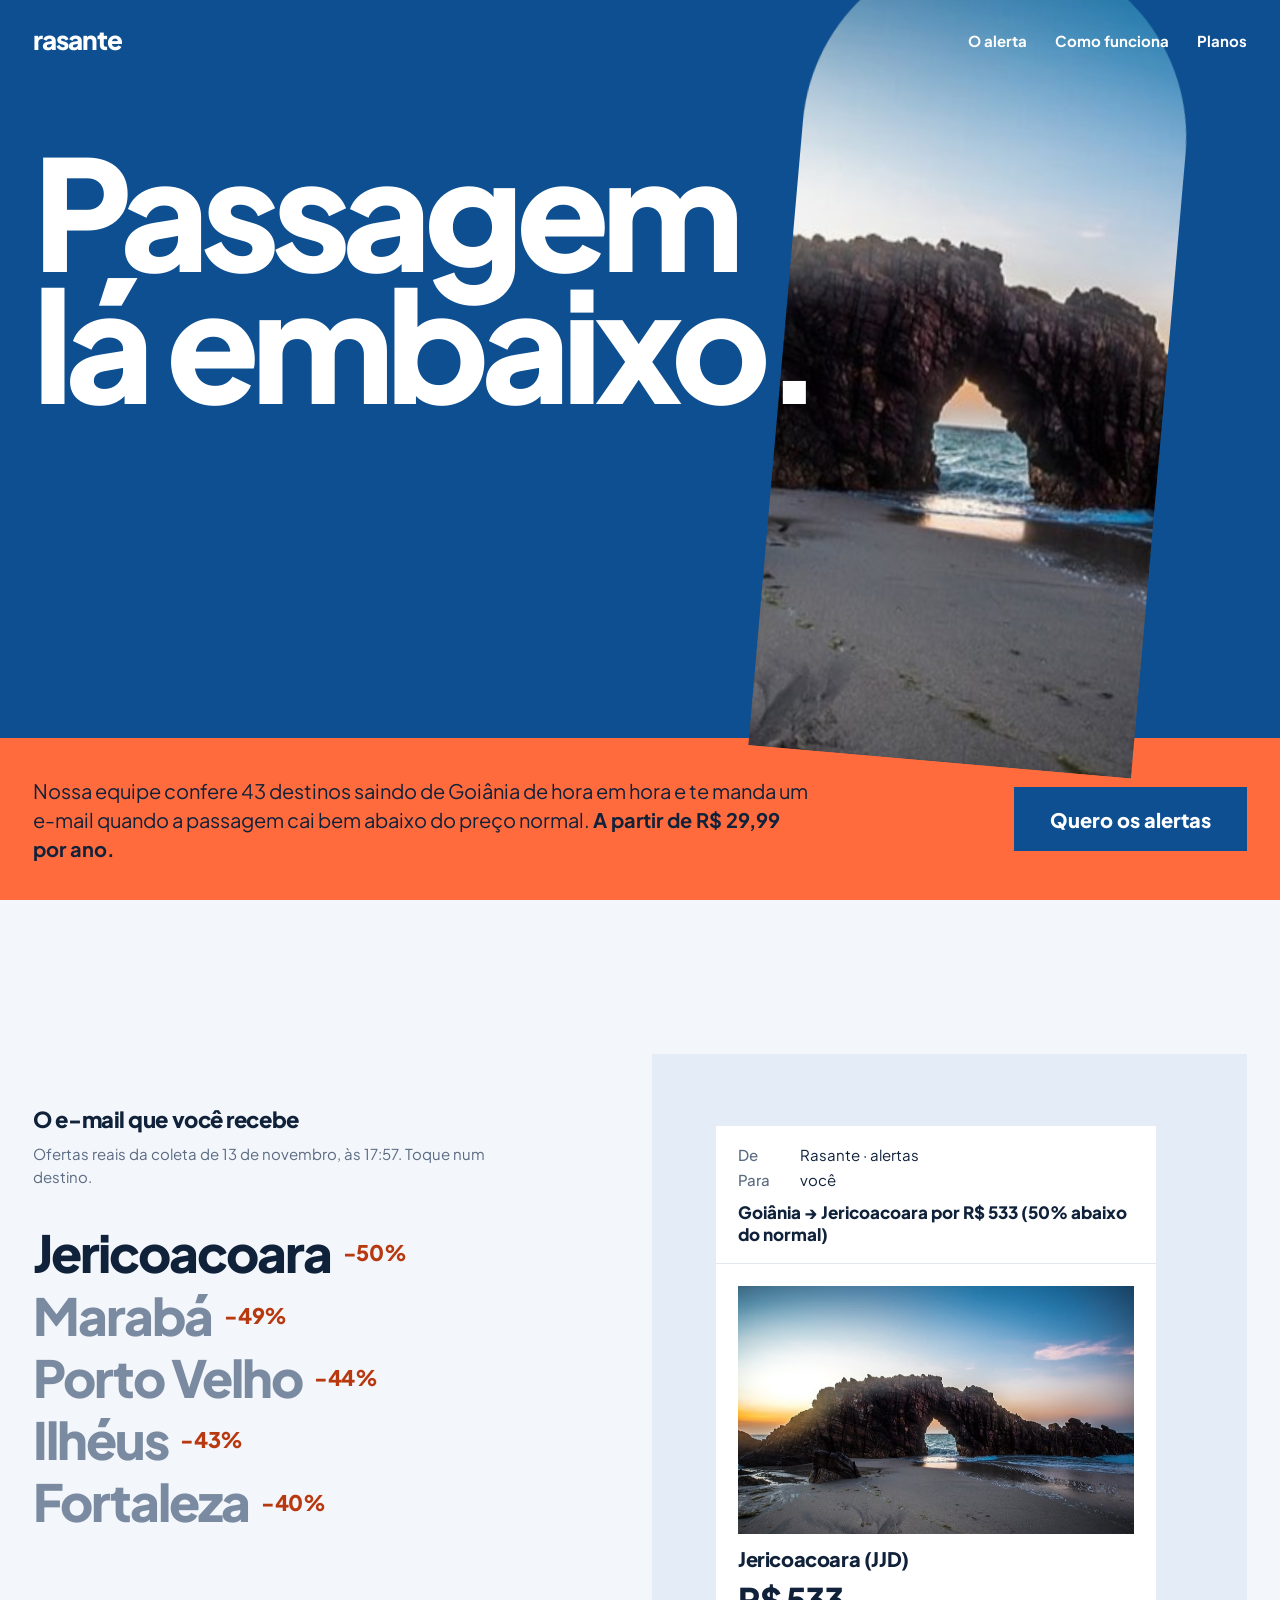
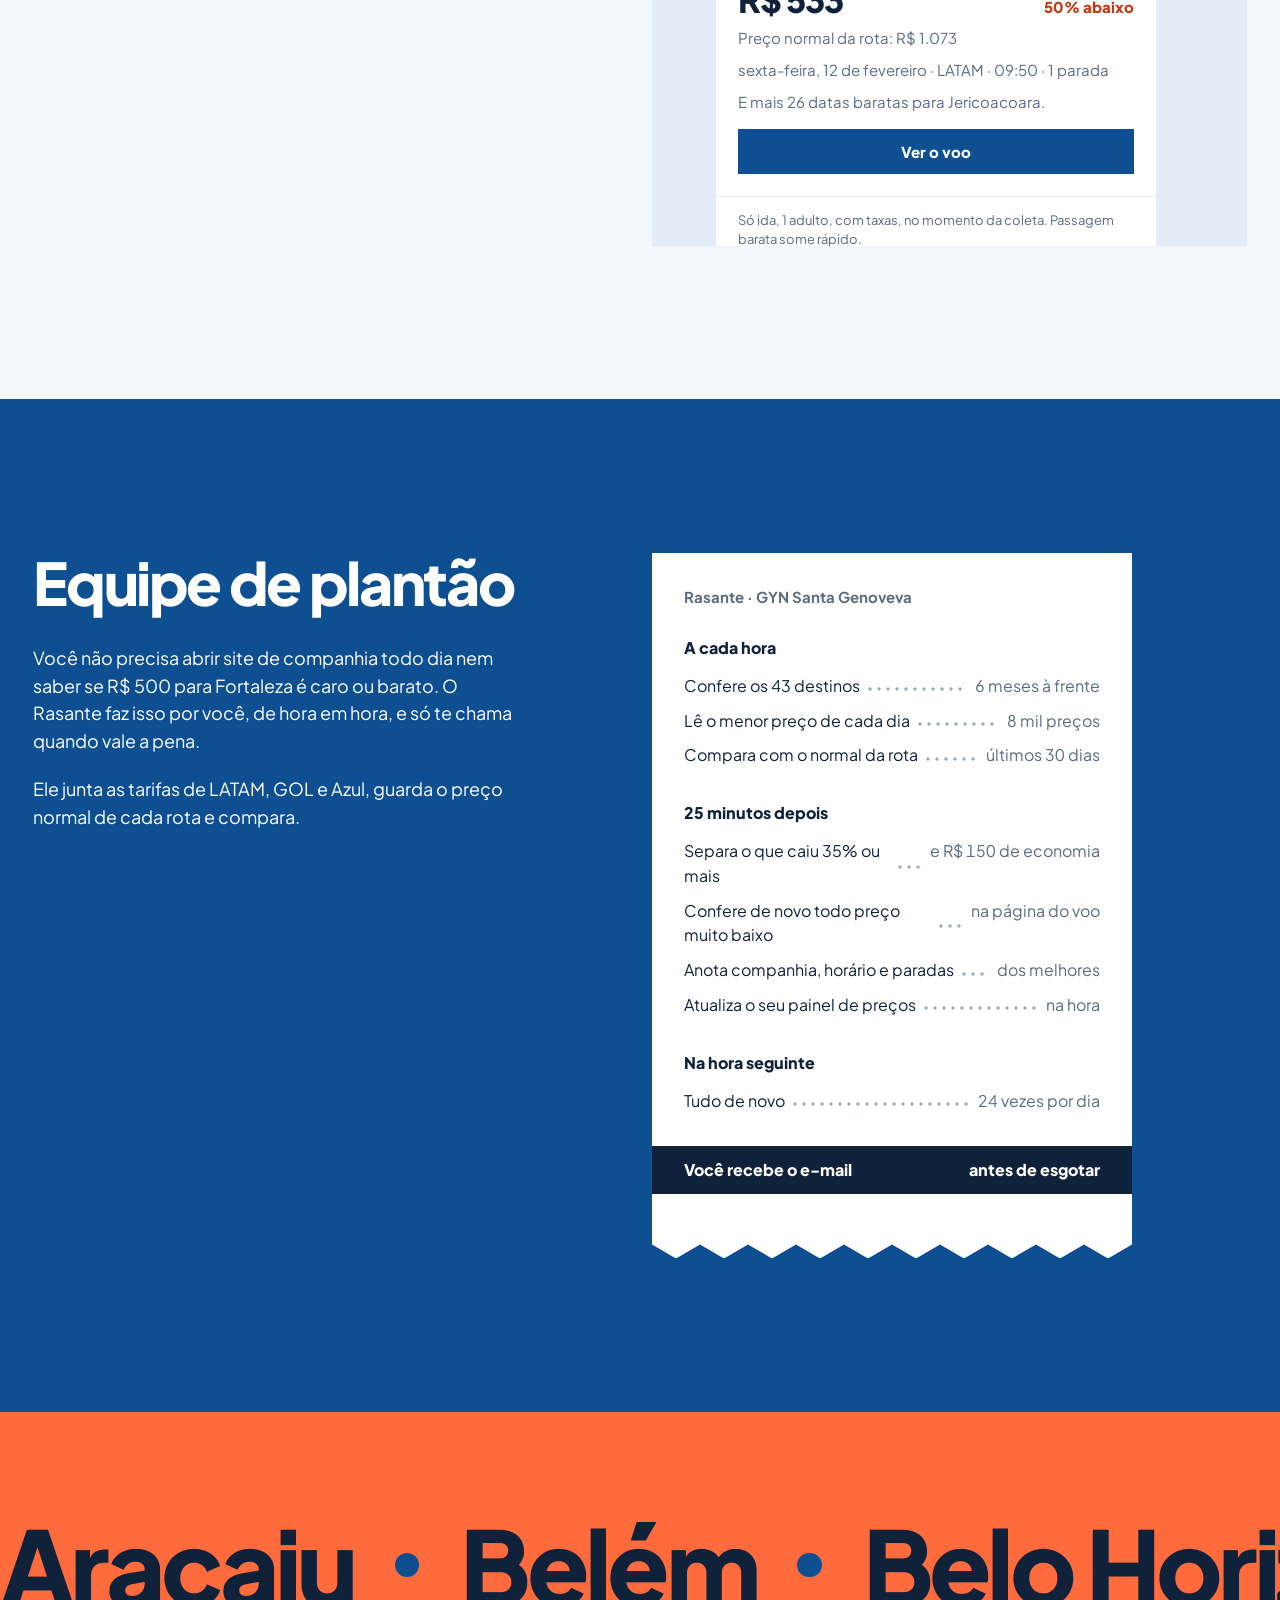
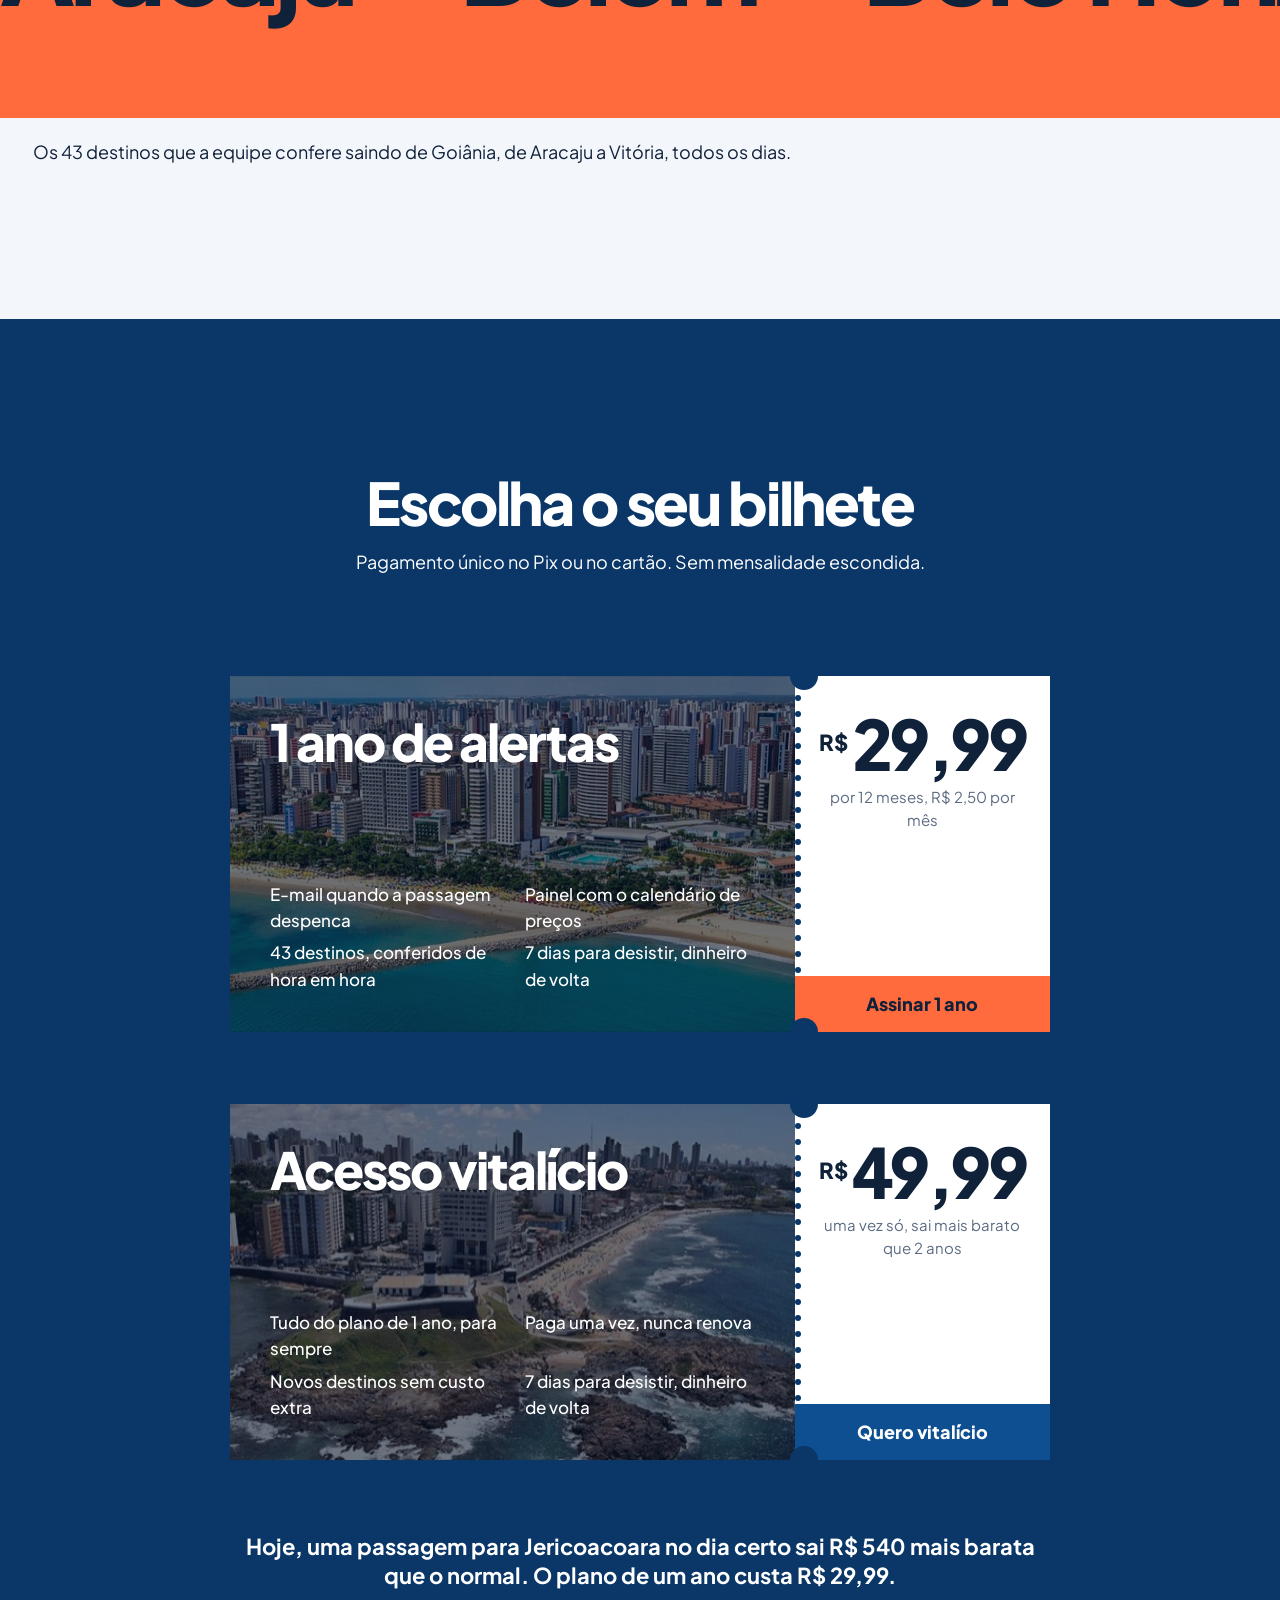
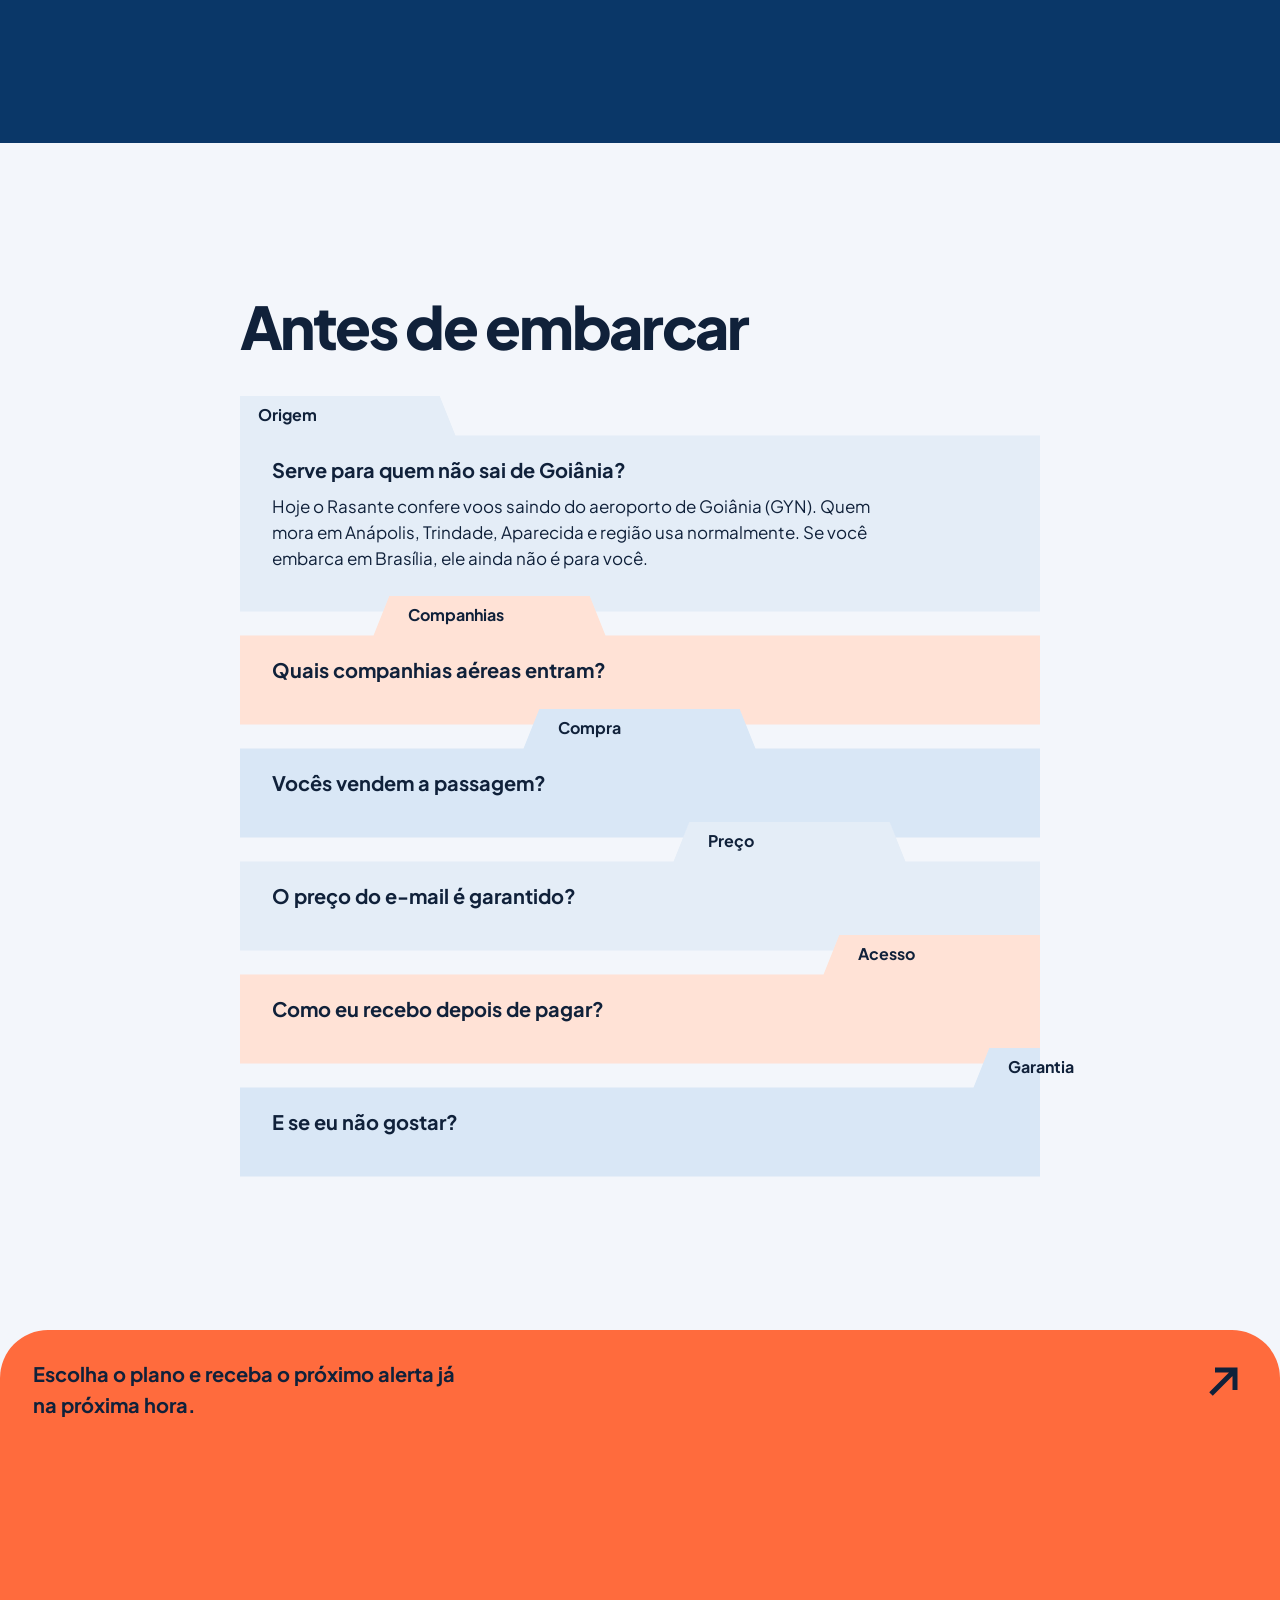
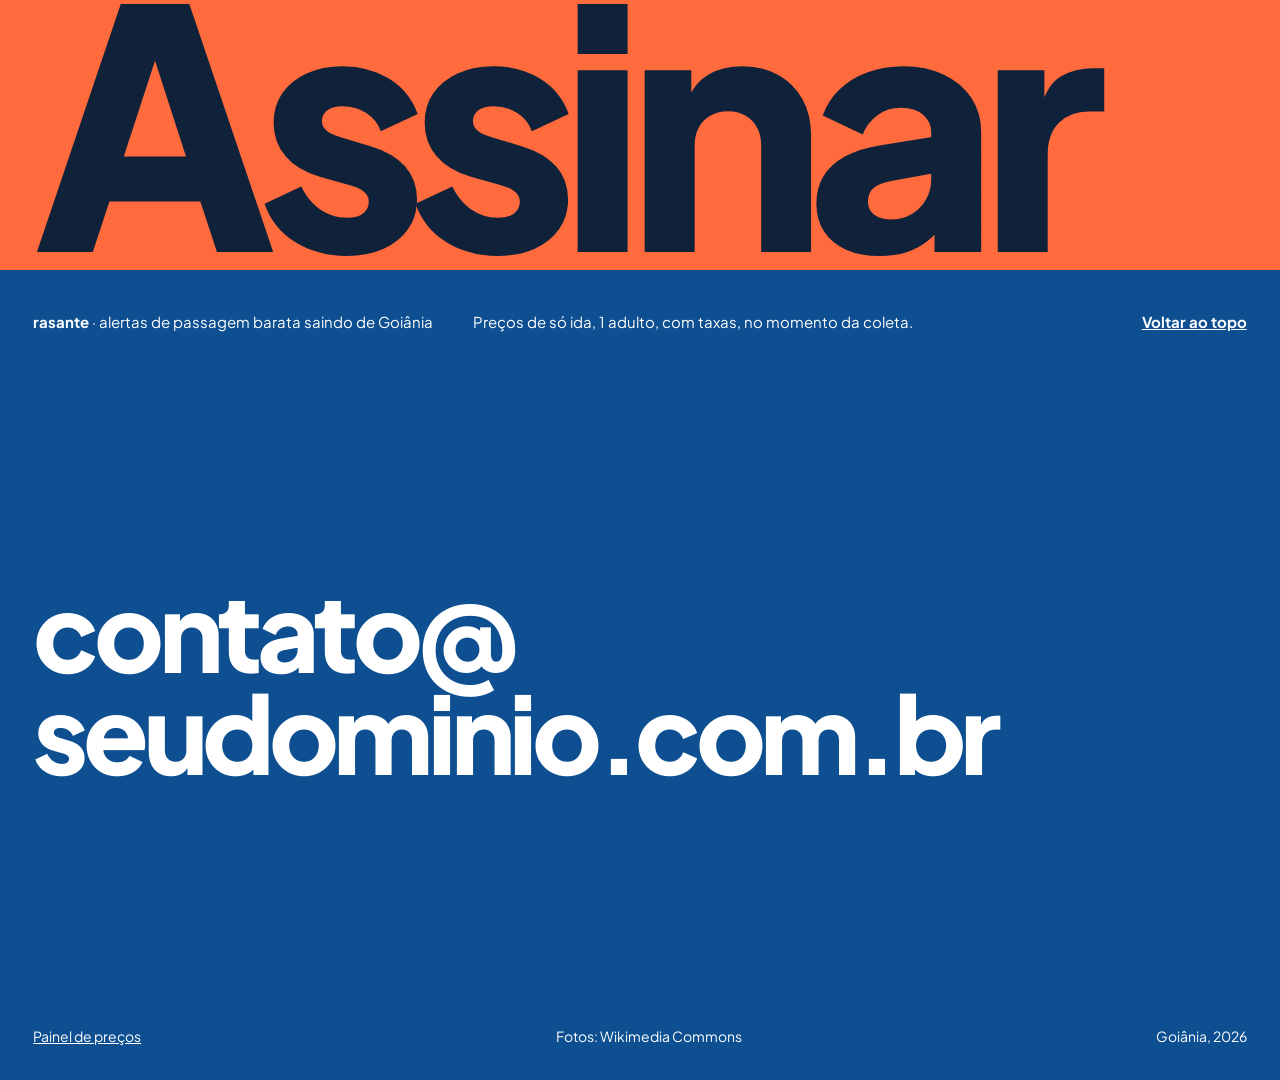
==== passagens/index.html @ 565f1c72 "Rasante.: coleta de hora em hora, hora da conferência ao lado de Goiânia O GitHub roda o robô toda h" ====
<!doctype html>
<html lang="pt-BR">
<head>
<meta charset="utf-8">
<meta name="viewport" content="width=device-width, initial-scale=1">
<title>Rasante · Alerta de passagem barata saindo de Goiânia</title>
<meta name="description" content="Nossa equipe confere 43 destinos saindo de Goiânia de hora em hora e te avisa por e-mail quando a passagem cai bem abaixo do preço normal. R$ 29,99 por ano ou R$ 49,99 para sempre.">
<script>document.documentElement.classList.add("js")</script>
<link rel="preconnect" href="https://fonts.googleapis.com">
<link rel="preconnect" href="https://fonts.gstatic.com" crossorigin>
<link href="https://fonts.googleapis.com/css2?family=Plus+Jakarta+Sans:wght@400;500;700;800&display=swap" rel="stylesheet">
<link rel="stylesheet" href="vendas.css">
</head>
<body>

<header class="nav">
  <a class="marca" href="./">rasante</a>
  <nav aria-label="Seções">
    <a href="#alerta">O alerta</a>
    <a href="#como">Como funciona</a>
    <a href="#planos">Planos</a>
  </nav>
</header>

<main>
  <!-- capa: cartaz de aeroporto -->
  <section class="capa" aria-labelledby="titulo">
    <div class="capa-campo">
      <h1 id="titulo">Passagem<br>lá embaixo.</h1>
      <figure class="capa-foto shutter">
        <img src="fotos/JJD.jpg" alt="Pedra Furada, em Jericoacoara, no fim da tarde" width="760" height="1013">
      </figure>
    </div>
    <div class="capa-faixa">
      <p>Nossa equipe confere 43 destinos saindo de Goiânia de hora em hora e te manda um e-mail quando a passagem cai bem abaixo do preço normal. <b>A partir de R$ 29,99 por ano.</b></p>
      <a class="acao" href="#planos">Quero os alertas</a>
    </div>
  </section>

  <!-- o que chega no e-mail, com os preços de verdade da última coleta -->
  <section class="alerta" id="alerta" aria-labelledby="alerta-titulo">
    <div class="alerta-lista" data-reveal>
      <h2 id="alerta-titulo">O e-mail que você recebe</h2>
      <p class="alerta-sub" id="alerta-sub">Ofertas reais da última coleta. Toque num destino.</p>
      <div class="nomes" id="nomes" role="tablist" aria-label="Destinos em oferta"></div>
    </div>
    <div class="palco">
      <article class="email" id="email" data-ui aria-live="polite"></article>
    </div>
  </section>

  <!-- como funciona: um itinerário impresso -->
  <section class="como" id="como" aria-labelledby="como-titulo">
    <div class="como-texto" data-reveal>
      <h2 id="como-titulo">Equipe de plantão</h2>
      <p>Você não precisa abrir site de companhia todo dia nem saber se R$ 500 para Fortaleza é caro ou barato. O Rasante faz isso por você, de hora em hora, e só te chama quando vale a pena.</p>
      <p>Ele junta as tarifas de LATAM, GOL e Azul, guarda o preço normal de cada rota e compara.</p>
    </div>
    <div class="bilhete" data-reveal>
      <p class="bilhete-cab">Rasante · GYN Santa Genoveva</p>
      <h3>A cada hora</h3>
      <ul>
        <li><span>Confere os 43 destinos</span><i></i><span>6 meses à frente</span></li>
        <li><span>Lê o menor preço de cada dia</span><i></i><span>8 mil preços</span></li>
        <li><span>Compara com o normal da rota</span><i></i><span>últimos 30 dias</span></li>
      </ul>
      <h3>25 minutos depois</h3>
      <ul>
        <li><span>Separa o que caiu 35% ou mais</span><i></i><span>e R$ 150 de economia</span></li>
        <li><span>Confere de novo todo preço muito baixo</span><i></i><span>na página do voo</span></li>
        <li><span>Anota companhia, horário e paradas</span><i></i><span>dos melhores</span></li>
        <li><span>Atualiza o seu painel de preços</span><i></i><span>na hora</span></li>
      </ul>
      <h3>Na hora seguinte</h3>
      <ul>
        <li><span>Tudo de novo</span><i></i><span>24 vezes por dia</span></li>
      </ul>
      <p class="bilhete-fim"><span>Você recebe o e-mail</span><span>antes de esgotar</span></p>
    </div>
  </section>

  <!-- prova: os destinos correndo -->
  <section class="destinos" aria-labelledby="destinos-titulo">
    <h2 id="destinos-titulo" class="sr">Os 43 destinos</h2>
    <div class="faixa" aria-hidden="true"><div class="faixa-trilho" id="trilho"></div></div>
    <p class="faixa-nota" id="faixa-nota">Os 43 destinos que a equipe confere saindo de Goiânia, de Jericoacoara a Boa Vista, todos os dias.</p>
  </section>

  <!-- planos: dois cartões de embarque -->
  <section class="planos" id="planos" aria-labelledby="planos-titulo">
    <h2 id="planos-titulo">Escolha o seu bilhete</h2>
    <p class="planos-sub">Pagamento único no Pix ou no cartão. Sem mensalidade escondida.</p>

    <article class="ticket">
      <div class="ticket-corpo">
        <img class="ticket-foto" src="fotos/FOR.jpg" alt="Orla de Fortaleza vista do alto" width="760" height="506" loading="lazy">
        <h3>1 ano de alertas</h3>
        <ul>
          <li>E-mail quando a passagem despenca</li>
          <li>Painel com o calendário de preços</li>
          <li>43 destinos, conferidos de hora em hora</li>
          <li>7 dias para desistir, dinheiro de volta</li>
        </ul>
      </div>
      <div class="ticket-canhoto">
        <p class="preco"><small>R$</small>29,99</p>
        <p class="preco-nota">por 12 meses, R$ 2,50 por mês</p>
        <a class="ticket-acao" id="comprar-anual" href="#planos">Assinar 1 ano</a>
      </div>
    </article>

    <article class="ticket ticket-vit">
      <div class="ticket-corpo">
        <img class="ticket-foto" src="fotos/SSA.jpg" alt="Salvador vista do mar" width="760" height="506" loading="lazy">
        <h3>Acesso vitalício</h3>
        <ul>
          <li>Tudo do plano de 1 ano, para sempre</li>
          <li>Paga uma vez, nunca renova</li>
          <li>Novos destinos sem custo extra</li>
          <li>7 dias para desistir, dinheiro de volta</li>
        </ul>
      </div>
      <div class="ticket-canhoto">
        <p class="preco"><small>R$</small>49,99</p>
        <p class="preco-nota">uma vez só, sai mais barato que 2 anos</p>
        <a class="ticket-acao" id="comprar-vitalicio" href="#planos">Quero vitalício</a>
      </div>
    </article>

    <p class="planos-conta" id="conta">Uma única passagem para Jericoacoara no dia certo economiza R$ 540. O plano de um ano custa R$ 29,99.</p>
  </section>

  <!-- dúvidas: fichas de arquivo -->
  <section class="duvidas" aria-labelledby="duvidas-titulo">
    <h2 id="duvidas-titulo">Antes de embarcar</h2>
    <div class="fichas" id="fichas" data-reveal>
      <details class="ficha" open>
        <summary><span class="aba">Origem</span><span class="pergunta">Serve para quem não sai de Goiânia?</span></summary>
        <p>Hoje o Rasante confere voos saindo do aeroporto de Goiânia (GYN). Quem mora em Anápolis, Trindade, Aparecida e região usa normalmente. Se você embarca em Brasília, ele ainda não é para você.</p>
      </details>
      <details class="ficha">
        <summary><span class="aba">Companhias</span><span class="pergunta">Quais companhias aéreas entram?</span></summary>
        <p>LATAM, GOL e Azul, e qualquer outra que esteja vendendo a rota. A equipe lê o menor preço do dia entre todas elas, com as taxas incluídas.</p>
      </details>
      <details class="ficha">
        <summary><span class="aba">Compra</span><span class="pergunta">Vocês vendem a passagem?</span></summary>
        <p>Não. O alerta traz o destino, a data e o link do voo. Você compra direto no site da companhia ou da agência que preferir, sem taxa nossa.</p>
      </details>
      <details class="ficha">
        <summary><span class="aba">Preço</span><span class="pergunta">O preço do e-mail é garantido?</span></summary>
        <p>É o preço no momento da coleta. Passagem barata costuma sumir em horas, por isso a equipe confere de hora em hora e o e-mail vai na mesma hora. Confira no site antes de pagar.</p>
      </details>
      <details class="ficha">
        <summary><span class="aba">Acesso</span><span class="pergunta">Como eu recebo depois de pagar?</span></summary>
        <p>Assim que o pagamento é aprovado, você recebe no e-mail o acesso ao painel de preços e passa a receber os alertas a partir da próxima coleta.</p>
      </details>
      <details class="ficha">
        <summary><span class="aba">Garantia</span><span class="pergunta">E se eu não gostar?</span></summary>
        <p>Você tem 7 dias para pedir o dinheiro de volta, sem precisar explicar o motivo. É o seu direito de arrependimento em compras pela internet.</p>
      </details>
    </div>
  </section>

  <a class="final" id="comprar-final" href="#planos">
    <span class="final-frase">Escolha o plano e receba o próximo alerta já na próxima hora.</span>
    <svg class="final-seta" viewBox="0 0 48 48" aria-hidden="true"><path d="M12 36 36 12M16 12h20v20" fill="none" stroke="currentColor" stroke-width="5"/></svg>
    <span class="final-palavra">Assinar</span>
  </a>
</main>

<footer class="rodape">
  <div class="rodape-topo">
    <p><b>rasante</b> · alertas de passagem barata saindo de Goiânia</p>
    <p>Preços de só ida, 1 adulto, com taxas, no momento da coleta.</p>
    <a href="#titulo">Voltar ao topo</a>
  </div>
  <a class="rodape-contato" id="contato" href="mailto:contato@seudominio.com.br">contato@<br>seudominio.com.br</a>
  <div class="rodape-pe">
    <a href="painel.html">Painel de preços</a>
    <span>Fotos: Wikimedia Commons</span>
    <span>Goiânia, 2026</span>
  </div>
</footer>

<script src="voos.js"></script>
<script src="vendas.js"></script>
</body>
</html>
---- passagens/vendas.css ----
/* Rasante · página de vendas. Vestida de aeroporto: cartaz, painel, itinerário, bilhete. */
:root {
  --sky: #0d4f91;
  --sky-deep: #0a3768;
  --sky-soft: #e4edf7;
  --sun: #ff6b3d;
  --sun-soft: #ffe2d6;
  --ground: #f3f6fb;
  --paper: #ffffff;
  --ink: #10213a;
  --muted: #5b6b82;
  --on-dark: #ffffff;

  --font: "Plus Jakarta Sans", system-ui, sans-serif;
  --t-giant: clamp(76px, 12vw, 190px);
  --t-big: clamp(40px, 4.6vw, 72px);
  --t-mid: clamp(22px, 1.7vw, 28px);
  --t-body: 18px;
  --t-small: 15px;

  --m: clamp(16px, 2.6vw, 40px);
  --gap: 24px;
  --sec: clamp(96px, 12vw, 200px);
  --ease-out: cubic-bezier(.16, 1, .3, 1);
  --ease-in-out: cubic-bezier(.65, 0, .35, 1);
}

*, *::before, *::after { box-sizing: border-box; }
html { -webkit-text-size-adjust: 100%; scroll-behavior: smooth; }
body { margin: 0; background: var(--ground); color: var(--ink); font: 400 var(--t-body)/1.55 var(--font); overflow-x: hidden; }
h1, h2, h3, p, ul, figure { margin: 0; }
ul { padding: 0; list-style: none; }
a { color: inherit; }
img { display: block; max-width: 100%; }
:focus-visible { outline: 3px solid var(--sun); outline-offset: 3px; }
::selection { background: var(--sun); color: #fff; }
.sr { position: absolute; width: 1px; height: 1px; overflow: hidden; clip-path: inset(50%); white-space: nowrap; }
.num, .preco, .email-preco { font-variant-numeric: tabular-nums; }

/* ---------- navegação ---------- */
.nav { position: absolute; z-index: 5; inset: 0 0 auto 0; display: flex; justify-content: space-between; align-items: center; padding: 20px var(--m); color: var(--on-dark); }
.marca { font-weight: 800; font-size: 26px; letter-spacing: -0.04em; text-decoration: none; }
.nav nav { display: flex; gap: 28px; font-weight: 700; font-size: var(--t-small); }
.nav nav a { text-decoration: none; }
.nav nav a:hover { text-decoration: underline; text-underline-offset: 6px; }

/* ---------- capa ---------- */
.capa { position: relative; overflow: hidden; }
.capa-campo { position: relative; min-height: 82svh; background: var(--sky); color: var(--on-dark); padding: 0 var(--m); }
.capa h1 {
  position: relative; z-index: 2; padding-top: 16svh;
  font-size: var(--t-giant); font-weight: 800; line-height: .86; letter-spacing: -0.055em; white-space: nowrap;
}
.capa-foto {
  position: absolute; z-index: 1; right: 6vw; top: -6svh; width: 30vw; max-width: 520px; aspect-ratio: 3 / 4;
  height: calc(82svh + 9svh); aspect-ratio: auto; transform: rotate(5deg); transform-origin: 50% 0;
  border-radius: 999px 999px 0 0; overflow: hidden; background: var(--sky-deep);
}
.capa-foto img { width: 100%; height: 100%; object-fit: cover; object-position: 50% 60%; }
.capa-faixa {
  position: relative; z-index: 0; min-height: 18svh; background: var(--sun); color: var(--ink);
  display: flex; align-items: center; justify-content: space-between; gap: 24px 48px; padding: 28px var(--m);
}
.capa-faixa p { font-size: 20px; line-height: 1.45; max-width: 52ch; }
.acao {
  flex: none; display: inline-flex; align-items: center; min-height: 64px; padding: 0 36px;
  background: var(--sky); color: var(--on-dark); font-weight: 800; font-size: 20px; text-decoration: none;
  transition: background-color .2s, transform .15s;
}
.acao:hover { background: var(--ink); }
.acao:active { transform: scale(.97); }

/* ---------- o e-mail ---------- */
.alerta { display: grid; grid-template-columns: repeat(12, minmax(0, 1fr)); gap: var(--gap); padding: var(--sec) var(--m) 0; align-items: start; }
.alerta-lista { grid-column: 1 / 6; padding-top: 48px; }
.alerta h2 { font-size: var(--t-mid); font-weight: 800; letter-spacing: -0.02em; }
.alerta-sub { color: var(--muted); font-size: var(--t-small); margin: 6px 0 36px; }
.nomes { display: grid; gap: 6px; justify-items: start; }
.nomes button {
  border: 0; background: none; padding: 0; cursor: pointer; text-align: left;
  font: 800 clamp(36px, 4vw, 64px)/1.1 var(--font); letter-spacing: -0.04em; color: #7a8aa0;
  transition: color .2s, transform .25s var(--ease-out);
}
.nomes button small { font-size: .42em; letter-spacing: -0.01em; color: #b8390f; margin-left: 12px; vertical-align: .55em; }
.nomes button:hover { color: var(--muted); transform: translateX(6px); }
.nomes button[aria-selected="true"] { color: var(--ink); }
.palco { grid-column: 7 / 13; position: relative; height: 88svh; min-height: 640px; background: var(--sky-soft); overflow: hidden; }

/* fragmento da interface: o e-mail de alerta de verdade */
.email {
  position: absolute; left: 64px; top: 72px; width: 440px; background: var(--paper); color: var(--ink);
  font-size: 15px; line-height: 1.45; transition: opacity .2s;
}
.email.trocando { opacity: 0; }
.email-cab { padding: 18px 22px; display: grid; gap: 4px; border-bottom: 1px solid #e3e8ef; } /* taste-skill-ignore: fragmento do e-mail (data-ui) */
.email-cab p { display: flex; gap: 8px; }
.email-cab b { color: var(--muted); font-weight: 500; min-width: 54px; }
.email-assunto { font-weight: 800; font-size: 17px; margin-top: 6px; line-height: 1.3; }
.email-corpo { padding: 22px; display: grid; gap: 10px; }
.email-corpo h4 { margin: 0; font-size: 20px; font-weight: 800; letter-spacing: -0.02em; }
.email-foto { width: 100%; aspect-ratio: 16 / 9; object-fit: cover; }
.email-linha { display: flex; justify-content: space-between; align-items: end; gap: 12px; }
.email-preco { font-size: 34px; font-weight: 800; letter-spacing: -0.03em; line-height: 1; }
.email-desc { color: #c23a12; font-weight: 800; }
.email-meta { color: var(--muted); }
.email-botao { display: block; text-align: center; padding: 12px; background: var(--sky); color: #fff; font-weight: 800; text-decoration: none; margin-top: 6px; }
.email-pe { padding: 14px 22px 22px; color: var(--muted); font-size: 13px; border-top: 1px solid #e3e8ef; } /* taste-skill-ignore: fragmento do e-mail (data-ui) */

/* ---------- itinerário ---------- */
.como {
  display: grid; grid-template-columns: repeat(12, minmax(0, 1fr)); gap: var(--gap); align-items: start;
  margin-top: var(--sec); padding: var(--sec) var(--m); background: var(--sky); color: var(--on-dark);
}
.como-texto { grid-column: 1 / 6; display: grid; gap: 20px; }
.como h2 { font-size: var(--t-big); font-weight: 800; line-height: 1; letter-spacing: -0.04em; margin-bottom: 12px; }
.como-texto p { max-width: 40ch; }
.bilhete {
  grid-column: 7 / 12; justify-self: start; width: min(480px, 100%); background: var(--paper); color: var(--ink);
  padding: 32px 32px 64px; font-size: 16px;
  clip-path: polygon(0 0, 100% 0, 100% calc(100% - 14px), 95% 100%, 90% calc(100% - 14px), 85% 100%, 80% calc(100% - 14px), 75% 100%, 70% calc(100% - 14px), 65% 100%, 60% calc(100% - 14px), 55% 100%, 50% calc(100% - 14px), 45% 100%, 40% calc(100% - 14px), 35% 100%, 30% calc(100% - 14px), 25% 100%, 20% calc(100% - 14px), 15% 100%, 10% calc(100% - 14px), 5% 100%, 0 calc(100% - 14px));
}
.bilhete-cab { font-weight: 700; color: var(--muted); font-size: var(--t-small); }
.bilhete h3 { font-size: 16px; font-weight: 800; margin-top: 28px; margin-bottom: 8px; font-variant-numeric: tabular-nums; }
.bilhete li { display: flex; align-items: baseline; gap: 8px; padding: 5px 0; }
.bilhete li span:first-child { flex: 0 1 auto; }
.bilhete li span:last-child { flex: none; color: var(--muted); font-variant-numeric: tabular-nums; }
.bilhete li i { flex: 1 1 24px; min-width: 24px; height: 4px; align-self: center; margin-top: 6px; background: url("data:image/svg+xml,%3Csvg xmlns='http://www.w3.org/2000/svg' width='9' height='4'%3E%3Ccircle cx='2' cy='2' r='1.7' fill='%239aa8bb'/%3E%3C/svg%3E") 0 50% / 9px 4px repeat-x; }
.bilhete-fim { display: flex; justify-content: space-between; gap: 12px; align-items: center; margin: 28px -32px 0; padding: 0 32px; min-height: 48px; background: var(--ink); color: var(--paper); font-weight: 800; }

/* ---------- destinos correndo ---------- */
.faixa { background: var(--sun); color: var(--ink); height: 34vh; min-height: 220px; display: flex; align-items: center; overflow: hidden; }
.faixa-trilho { display: flex; white-space: nowrap; font-size: 8vw; font-weight: 800; letter-spacing: -0.045em; line-height: 1; animation: correr 90s linear infinite; }
.faixa-trilho span { display: inline-flex; align-items: center; }
.faixa-trilho span::after { content: ""; width: .24em; height: .24em; border-radius: 50%; background: var(--sky); margin: 0 .4em; }
@keyframes correr { to { transform: translateX(-50%); } }
.faixa-nota { padding: 20px var(--m) 0; font-size: 18px; max-width: 64ch; }

/* ---------- planos ---------- */
.planos { margin-top: var(--sec); padding: var(--sec) var(--m); background: var(--sky-deep); color: var(--on-dark); display: grid; justify-items: center; gap: 72px; }
.planos-sub { margin-top: -56px !important; }
.planos h2 { font-size: var(--t-big); font-weight: 800; line-height: 1; letter-spacing: -0.04em; text-align: center; }
.planos-sub { margin-top: -24px; text-align: center; }
.ticket { --chao: var(--sky-deep); position: relative; display: grid; grid-template-columns: 7fr 3fr; width: min(64vw, 1100px); min-width: 760px; aspect-ratio: 2.3 / 1; color: var(--ink); transition: transform .3s var(--ease-out); }
.ticket:hover { transform: translateY(-6px); }
.ticket::before, .ticket::after { content: ""; position: absolute; left: 70%; width: 28px; height: 28px; margin-left: -14px; border-radius: 50%; background: var(--chao); z-index: 2; }
.ticket::before { top: -14px; }
.ticket::after { bottom: -14px; }
.ticket-corpo { position: relative; overflow: hidden; padding: 40px; display: flex; flex-direction: column; justify-content: space-between; color: var(--on-dark); background: var(--ink); isolation: isolate; }
.ticket-foto { position: absolute; inset: 0; width: 100%; height: 100%; object-fit: cover; z-index: -2; transition: transform 1.2s var(--ease-out); }
.ticket-corpo::after { content: ""; position: absolute; inset: 0; z-index: -1; background: rgba(8, 22, 42, .58); }
.ticket:hover .ticket-foto { transform: scale(1.04); }
.ticket h3 { font-size: clamp(36px, 4vw, 64px); font-weight: 800; line-height: 1; letter-spacing: -0.04em; max-width: 10ch; }
.ticket-corpo ul { display: grid; grid-template-columns: 1fr 1fr; gap: 6px 24px; font-size: 17px; font-weight: 500; }
.ticket-canhoto {
  position: relative; background: var(--paper); padding: 32px 24px 0; display: flex; flex-direction: column; align-items: center; justify-content: center; text-align: center;
  background-image: url("data:image/svg+xml,%3Csvg xmlns='http://www.w3.org/2000/svg' width='6' height='16'%3E%3Ccircle cx='3' cy='8' r='3' fill='%230a3768'/%3E%3C/svg%3E"); background-size: 6px 16px; background-repeat: repeat-y; background-position: 0 14px;
}
.preco { font-size: clamp(48px, 5.4vw, 92px); font-weight: 800; letter-spacing: -0.05em; line-height: 1; }
.preco small { font-size: .32em; letter-spacing: 0; vertical-align: .9em; margin-right: 4px; }
.preco-nota { font-size: var(--t-small); color: var(--muted); margin-top: 8px; max-width: 18ch; }
.ticket-acao {
  align-self: stretch; margin: auto -24px 0; display: flex; align-items: center; justify-content: center; min-height: 56px;
  background: var(--sun); color: var(--ink); font-weight: 800; font-size: 18px; text-decoration: none; transition: background-color .2s;
}
.ticket-acao:hover { background: var(--ink); color: var(--paper); }
.ticket-vit .ticket-acao { background: var(--sky); color: var(--paper); }
.ticket-vit .ticket-acao:hover { background: var(--ink); }
.planos-conta { max-width: 52ch; text-align: center; font-size: var(--t-mid); font-weight: 700; line-height: 1.3; }

/* ---------- dúvidas: fichas de arquivo ---------- */
.duvidas { padding: var(--sec) var(--m) 0; display: grid; grid-template-columns: repeat(12, minmax(0, 1fr)); gap: 0 var(--gap); }
.duvidas h2 { grid-column: 3 / 11; font-size: var(--t-big); font-weight: 800; line-height: 1; letter-spacing: -0.04em; margin-bottom: 40px; }
.fichas { grid-column: 3 / 11; display: grid; }
.ficha { --x: 0px; --c: var(--sky-soft); position: relative; margin-top: -16px; }
.ficha:first-child { margin-top: 0; }
.ficha:nth-child(2) { --x: 150px; --c: var(--sun-soft); }
.ficha:nth-child(3) { --x: 300px; --c: #d9e7f6; }
.ficha:nth-child(4) { --x: 450px; --c: var(--sky-soft); }
.ficha:nth-child(5) { --x: 600px; --c: var(--sun-soft); }
.ficha:nth-child(6) { --x: 750px; --c: #d9e7f6; }
.ficha {
  background: var(--c); padding: 40px 32px 32px;
  clip-path: polygon(var(--x) 0, calc(var(--x) + 200px) 0, calc(var(--x) + 216px) 40px, 100% 40px, 100% 100%, 0 100%, 0 40px, calc(var(--x) - 16px) 40px);
}
.ficha:first-child { clip-path: polygon(0 0, 200px 0, 216px 40px, 100% 40px, 100% 100%, 0 100%); }
.ficha summary { list-style: none; cursor: pointer; display: grid; gap: 14px; padding-top: 0; }
.ficha summary::-webkit-details-marker { display: none; }
.aba { position: absolute; top: 0; left: var(--x); width: 200px; height: 40px; display: flex; align-items: center; padding-left: 18px; font-size: 16px; font-weight: 700; }
.pergunta { font-size: 20px; font-weight: 700; padding: 18px 0 8px; transition: transform .25s var(--ease-out); }
.ficha summary:hover .pergunta { transform: translateX(6px); }
.ficha p { font-size: 17px; max-width: 50ch; padding-bottom: 8px; }

/* ---------- uma palavra é o botão ---------- */
.final {
  position: relative; display: block; margin-top: var(--sec); min-height: 60svh; background: var(--sun); color: var(--ink);
  text-decoration: none; overflow: hidden; border-radius: 48px 48px 0 0;
}
.final:hover, .final:focus-visible { background: var(--ink); color: var(--sun); outline: none; }
.final-frase { position: absolute; top: 28px; left: var(--m); max-width: 32ch; font-size: 20px; font-weight: 700; }
.final-seta { position: absolute; top: 28px; right: var(--m); width: 48px; height: 48px; transition: transform .3s var(--ease-out); }
.final:hover .final-seta { transform: translate(6px, -6px); }
.final-palavra { position: absolute; left: var(--m); bottom: 24px; font-size: clamp(96px, 26vw, 420px); font-weight: 800; letter-spacing: -0.06em; line-height: .78; }

/* ---------- rodapé ---------- */
.rodape { min-height: 90svh; background: var(--sky); color: var(--on-dark); padding: 40px var(--m) 32px; display: flex; flex-direction: column; justify-content: space-between; gap: 48px; }
.rodape-topo { display: flex; flex-wrap: wrap; gap: 8px 40px; font-size: var(--t-small); }
.rodape-topo a { margin-left: auto; font-weight: 700; }
.rodape-contato { font-size: clamp(40px, 8.4vw, 150px); font-weight: 800; letter-spacing: -0.05em; line-height: .95; text-decoration: none; overflow-wrap: anywhere; }
.rodape-contato:hover { color: var(--sun); }
.rodape-pe { display: flex; justify-content: space-between; gap: 12px; font-size: 14px; }

/* ---------- movimento ---------- */
@media (prefers-reduced-motion: no-preference) {
  .js .shutter { clip-path: inset(100% 0 0 0); animation: abrir 1100ms var(--ease-in-out) 200ms forwards; }
  .js .shutter img { transform: scale(1.12); animation: assentar 1600ms var(--ease-out) 200ms forwards; }
  .js .capa h1 { opacity: 0; transform: translateY(28px); animation: subir 900ms var(--ease-out) 80ms forwards; }
  .js .capa-faixa > * { opacity: 0; transform: translateY(20px); animation: subir 800ms var(--ease-out) 500ms forwards; }
  .js .capa-faixa .acao { animation-delay: 600ms; }
  .js [data-reveal] > * { opacity: 0; transform: translateY(24px); transition: opacity .7s var(--ease-out), transform .7s var(--ease-out); }
  .js [data-reveal].is-in > * { opacity: 1; transform: none; }
  .js [data-reveal].is-in > :nth-child(2) { transition-delay: 70ms; }
  .js [data-reveal].is-in > :nth-child(3) { transition-delay: 140ms; }
  .js [data-reveal].is-in > :nth-child(4) { transition-delay: 210ms; }
  .js [data-reveal].is-in > :nth-child(5) { transition-delay: 280ms; }
  .js [data-reveal].is-in > :nth-child(n+6) { transition-delay: 350ms; }
}
@keyframes abrir { to { clip-path: inset(0); } }
@keyframes assentar { to { transform: none; } }
@keyframes subir { to { opacity: 1; transform: none; } }
@media (prefers-reduced-motion: reduce) {
  html { scroll-behavior: auto; }
  .faixa-trilho { animation: none; }
  *, *::before, *::after { transition: none !important; }
}

/* ---------- celular e tablet ---------- */
@media (max-width: 900px) {
  .nav nav { gap: 18px; }
  .capa-campo { min-height: 78svh; }
  .capa h1 { font-size: 13.4vw; padding-top: 16svh; }
  .capa-foto { width: 56vw; right: -8vw; top: auto; bottom: 3svh; height: 44svh; }
  .capa-faixa { flex-direction: column; align-items: stretch; }
  .capa-faixa p { font-size: 18px; }
  .acao { justify-content: center; }
  .alerta { grid-template-columns: minmax(0, 1fr); }
  .alerta-lista, .palco { grid-column: 1 / -1; }
  .alerta-lista { padding-top: 0; }
  .nomes { display: flex; flex-wrap: wrap; gap: 6px 20px; }
  .nomes button { font-size: 28px; }
  .palco { height: 70svh; min-height: 560px; }
  .email { left: 16px; top: 16px; width: 440px; }
  .como { grid-template-columns: minmax(0, 1fr); }
  .como-texto, .bilhete { grid-column: 1 / -1; }
  .bilhete { width: 100%; padding: 28px 22px 60px; }
  .bilhete-fim { margin: 24px -22px 0; padding: 0 22px; }
  .faixa { height: 22vh; min-height: 150px; }
  .faixa-trilho { font-size: 15vw; }
  .ticket { grid-template-columns: minmax(0, 1fr); width: 100%; min-width: 0; aspect-ratio: auto; }
  .ticket::before, .ticket::after { left: auto; top: auto; margin: 0; bottom: auto; }
  .ticket::before { left: -14px; top: calc(100% - 210px); }
  .ticket::after { right: -14px; top: calc(100% - 210px); }
  .ticket-corpo { min-height: 380px; padding: 28px 22px; gap: 24px; }
  .ticket h3 { font-size: 9vw; }
  .ticket-corpo ul { grid-template-columns: minmax(0, 1fr); font-size: 16px; }
  .ticket-canhoto { min-height: 260px; padding: 80px 22px 0; background-image: url("data:image/svg+xml,%3Csvg xmlns='http://www.w3.org/2000/svg' width='16' height='6'%3E%3Ccircle cx='8' cy='3' r='3' fill='%230a3768'/%3E%3C/svg%3E"); background-size: 16px 6px; background-repeat: repeat-x; background-position: 14px 0; }
  .preco { font-size: min(16vw, 96px); }
  .ticket-acao { margin: 20px -22px 0; }
  .duvidas { grid-template-columns: minmax(0, 1fr); }
  .duvidas h2, .fichas { grid-column: 1 / -1; }
  .duvidas h2 { font-size: 9vw; }
  .ficha:nth-child(2) { --x: 48px; } .ficha:nth-child(3) { --x: 96px; } .ficha:nth-child(4) { --x: 144px; } .ficha:nth-child(5) { --x: 192px; } .ficha:nth-child(6) { --x: 0px; }
  .ficha { padding: 40px 20px 24px; clip-path: polygon(var(--x) 0, calc(var(--x) + 120px) 0, calc(var(--x) + 132px) 40px, 100% 40px, 100% 100%, 0 100%, 0 40px, max(0px, calc(var(--x) - 12px)) 40px); }
  .ficha:first-child, .ficha:nth-child(6) { clip-path: polygon(0 0, 120px 0, 132px 40px, 100% 40px, 100% 100%, 0 100%); }
  .aba { width: 120px; padding-left: 12px; font-size: 14px; }
  .pergunta { font-size: 18px; }
  .ficha p { font-size: 16px; }
  .final { min-height: 46svh; }
  .final-frase { font-size: 17px; max-width: 22ch; }
  .final-seta { width: 32px; height: 32px; }
  .final-palavra { font-size: 24vw; }
  .rodape-contato { font-size: 12vw; }
  .rodape-pe { flex-direction: column; font-size: 13px; }
}
@media (max-width: 520px) {
  .nav nav a:not(:last-child) { display: none; }
  .email { width: 340px; }
}
@media (max-width: 520px) {
  .capa-campo { min-height: 64svh; }
  .capa-foto { height: 34svh; bottom: 2svh; width: 50vw; }
}
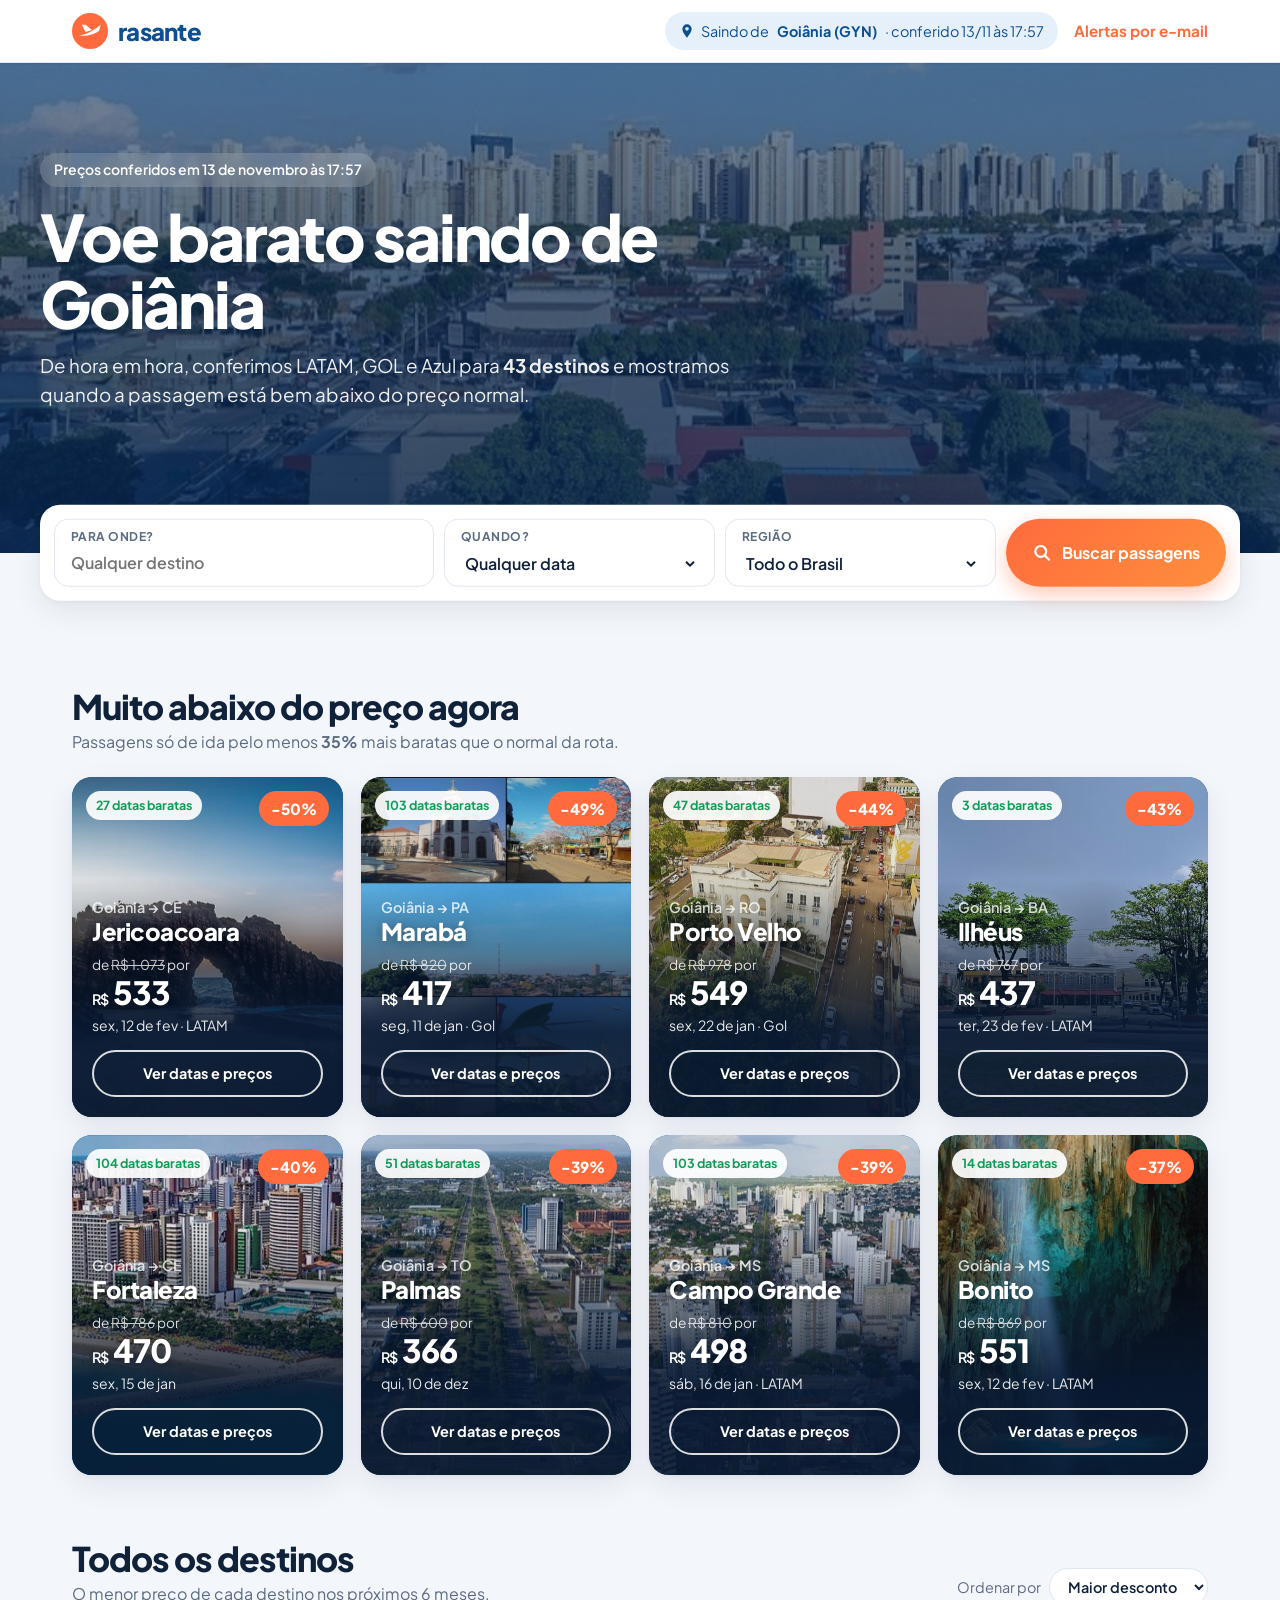
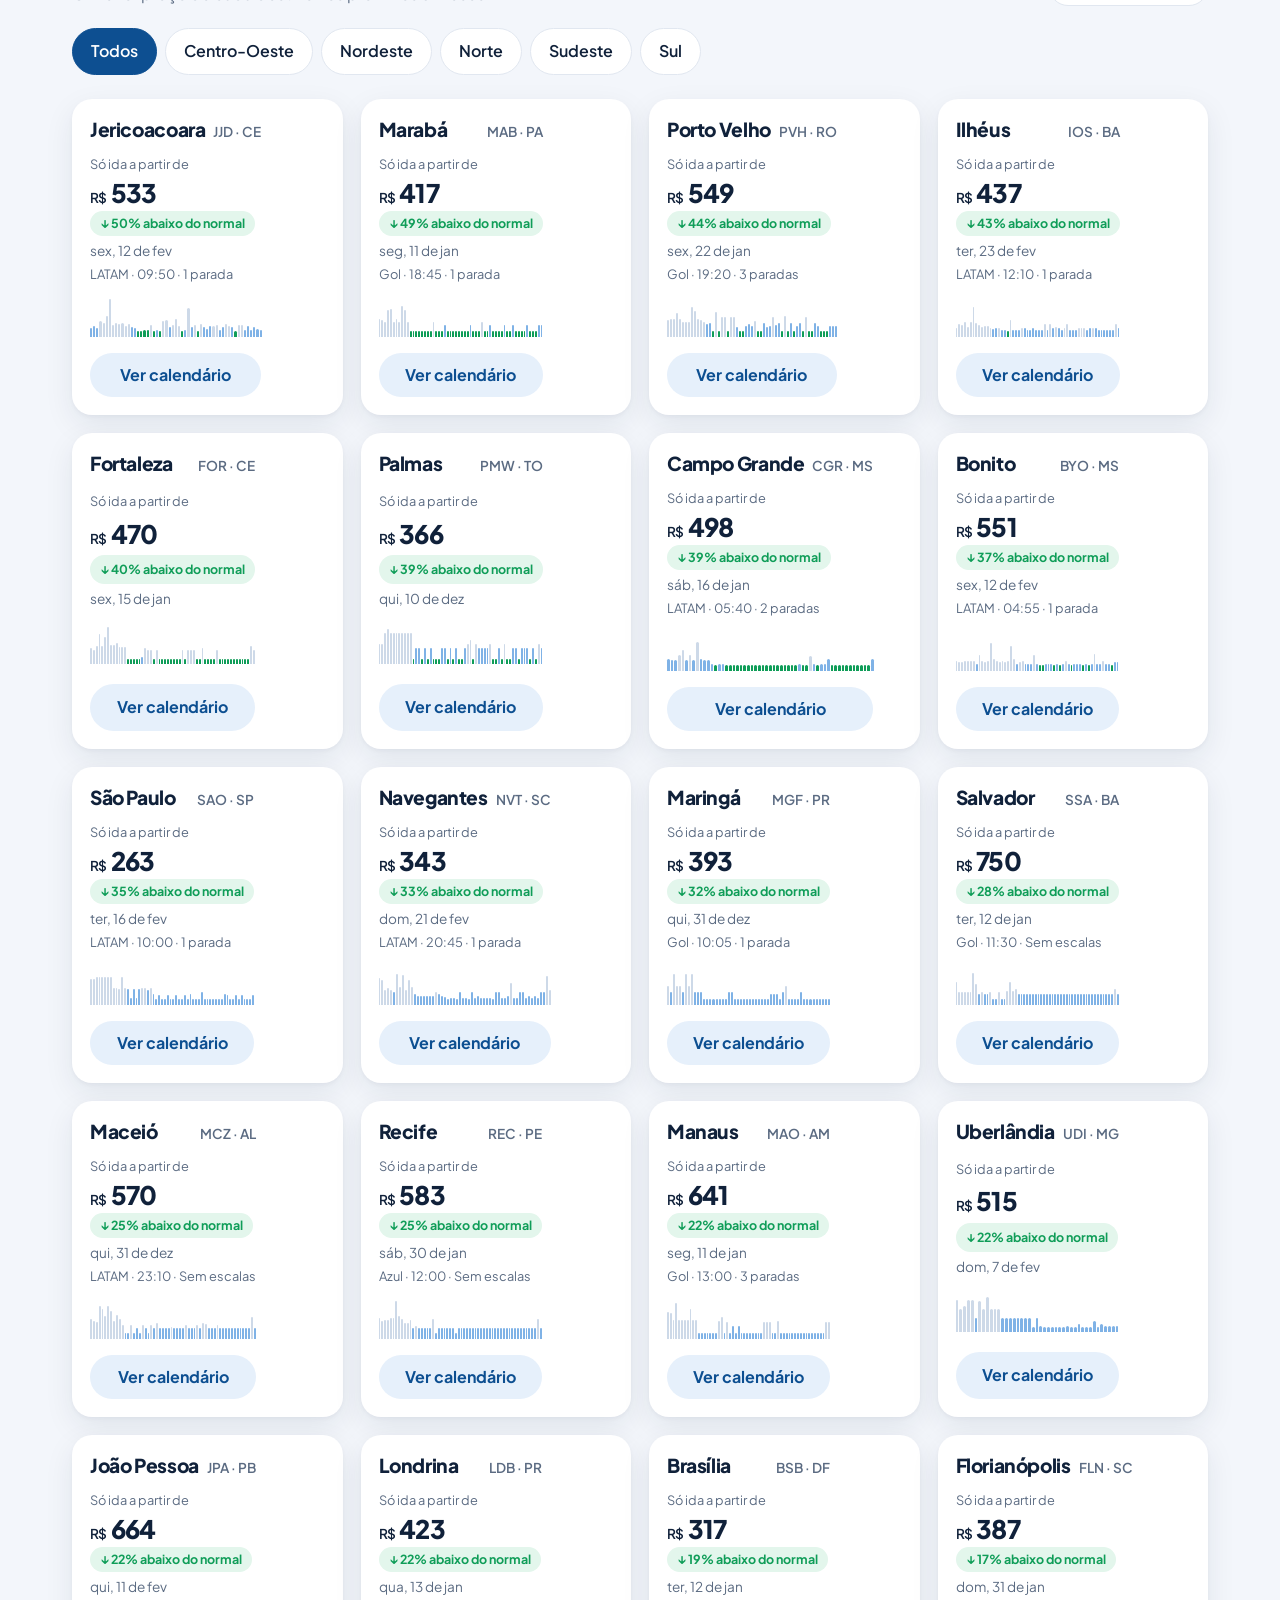
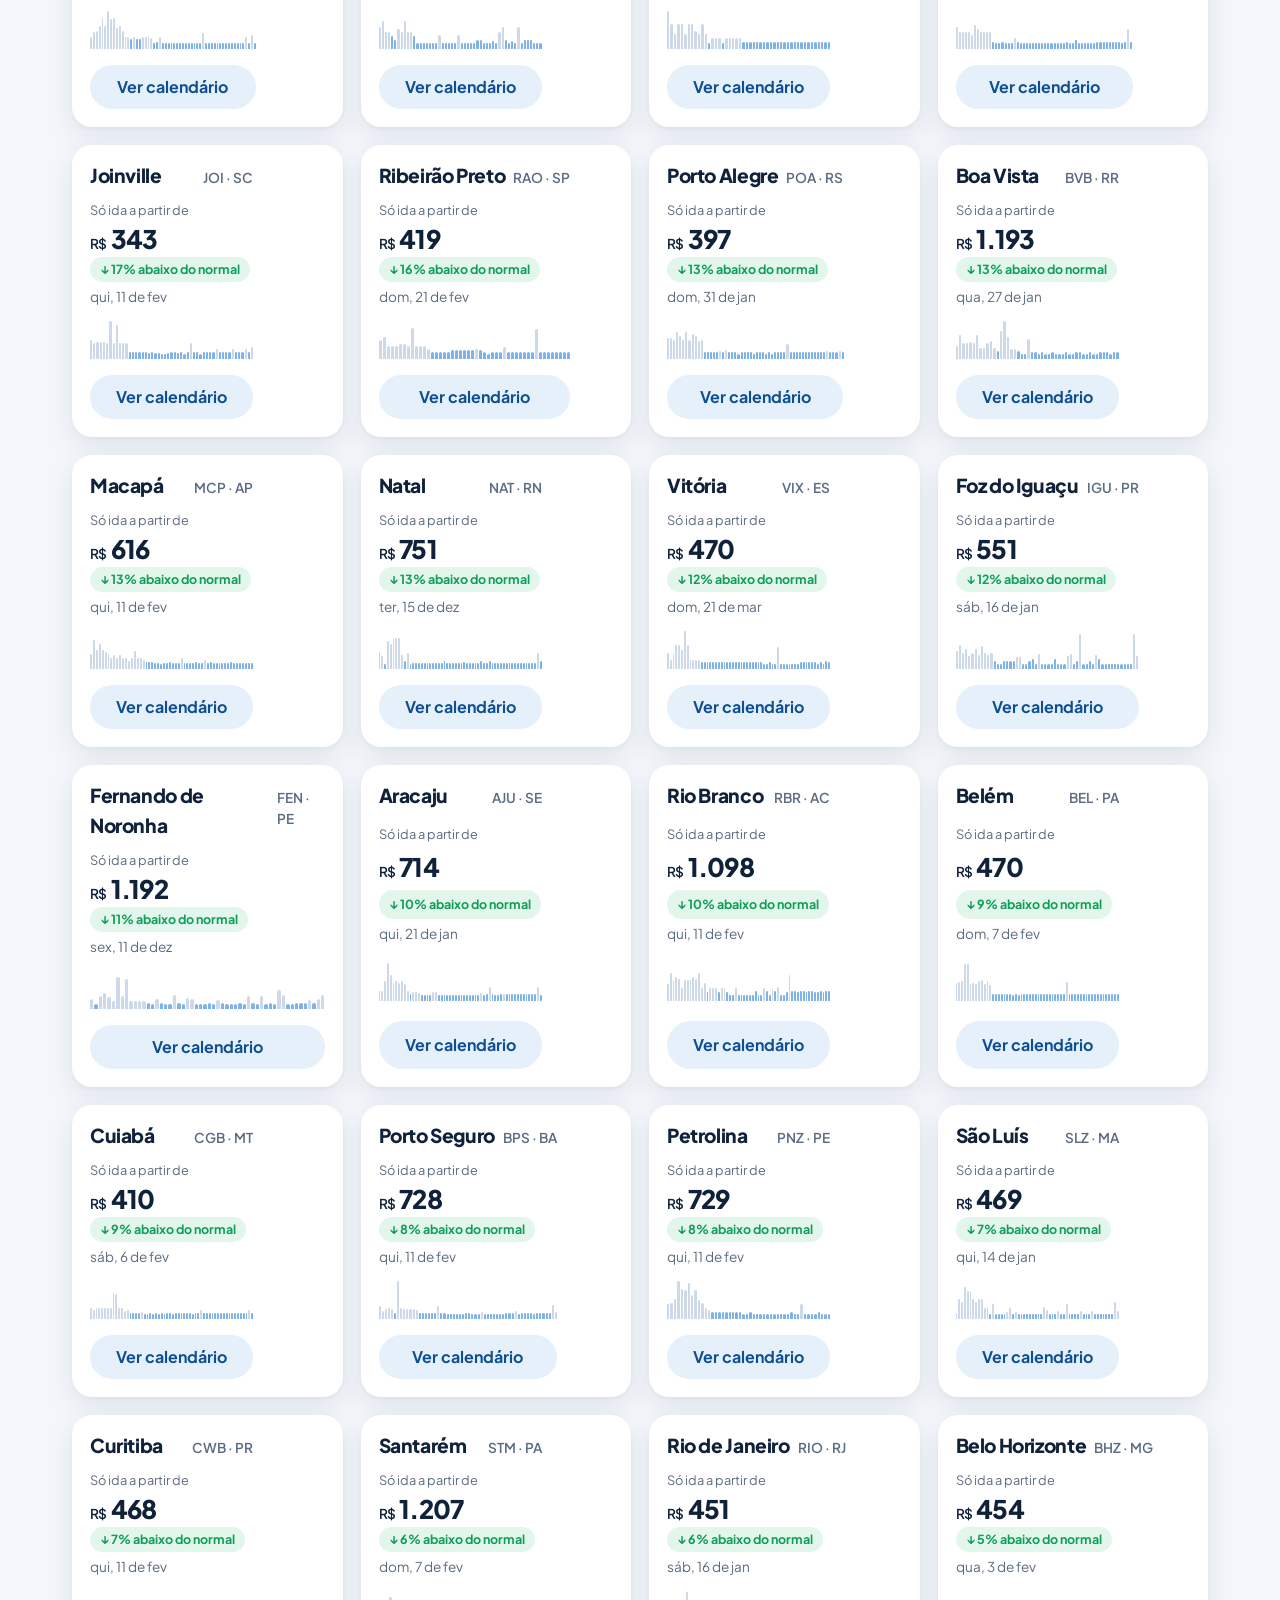
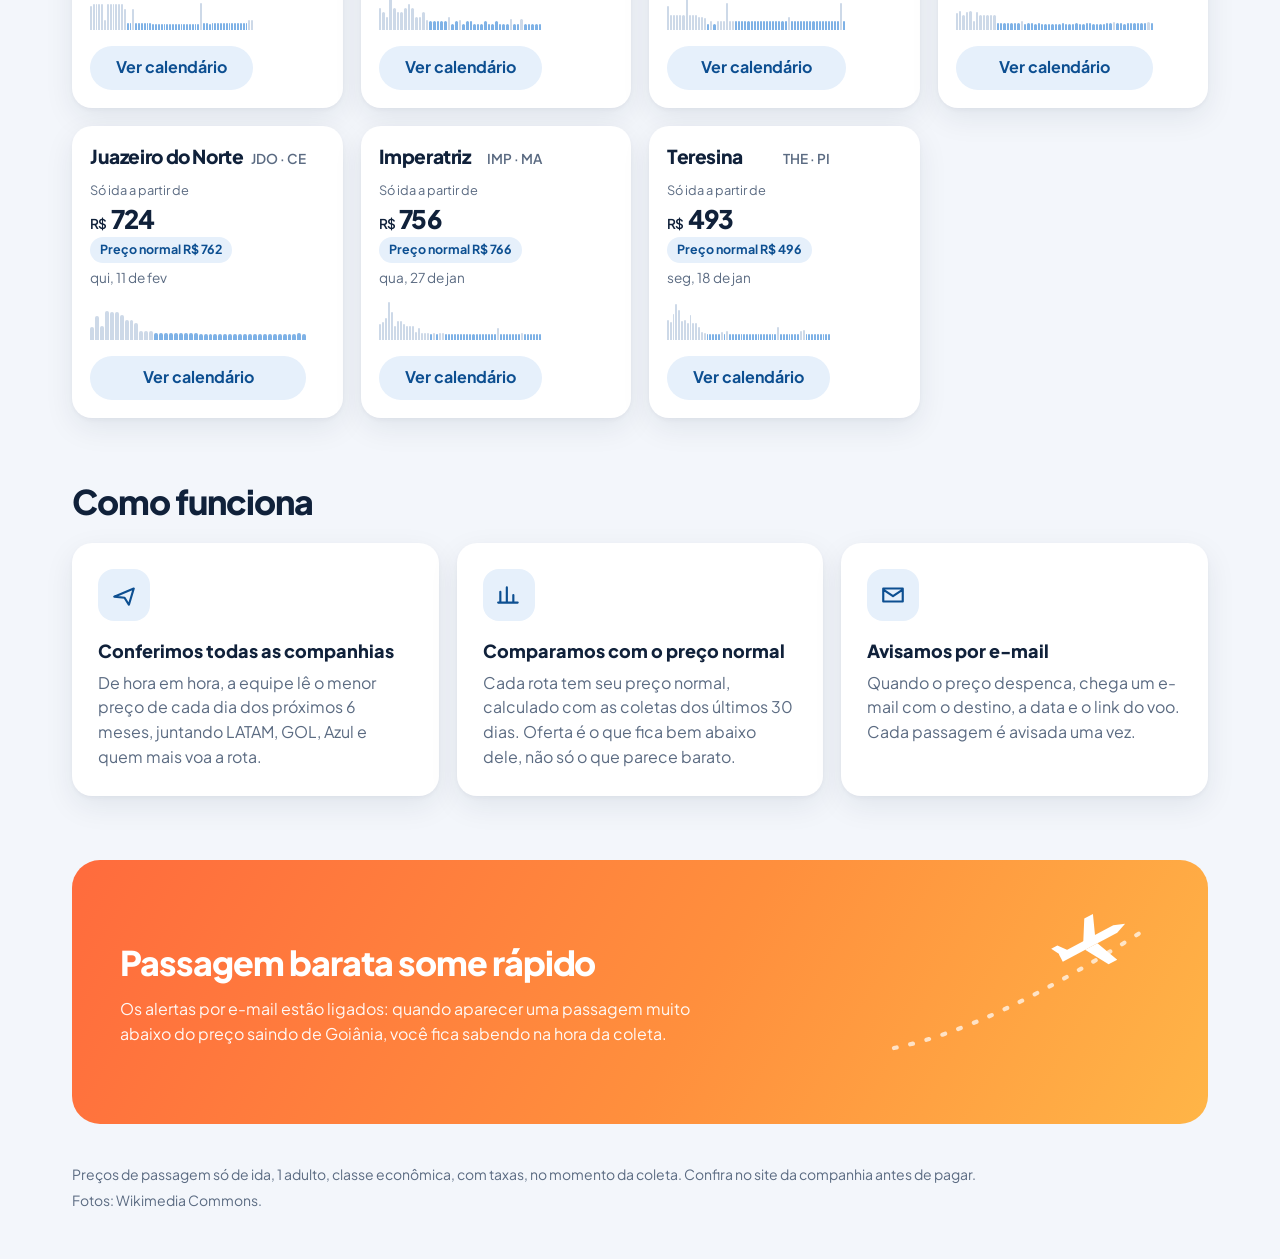
==== commit 61beabba: "Rasante.: coleta de hora em hora, hora da conferência ao lado de Goiânia O GitHub roda o robô toda h" ====
--- a/passagens/index.html
+++ b/passagens/index.html
@@ -3,186 +3,132 @@
 <head>
 <meta charset="utf-8">
 <meta name="viewport" content="width=device-width, initial-scale=1">
-<title>Rasante · Alerta de passagem barata saindo de Goiânia</title>
-<meta name="description" content="Nossa equipe confere 43 destinos saindo de Goiânia de hora em hora e te avisa por e-mail quando a passagem cai bem abaixo do preço normal. R$ 29,99 por ano ou R$ 49,99 para sempre.">
-<script>document.documentElement.classList.add("js")</script>
+<title>Rasante · Passagens baratas saindo de Goiânia</title>
+<meta name="description" content="O menor preço de cada dia, de Goiânia para todo o Brasil, conferido de hora em hora em LATAM, GOL e Azul.">
 <link rel="preconnect" href="https://fonts.googleapis.com">
 <link rel="preconnect" href="https://fonts.gstatic.com" crossorigin>
-<link href="https://fonts.googleapis.com/css2?family=Plus+Jakarta+Sans:wght@400;500;700;800&display=swap" rel="stylesheet">
-<link rel="stylesheet" href="vendas.css">
+<link href="https://fonts.googleapis.com/css2?family=Plus+Jakarta+Sans:wght@400;500;600;700;800&display=swap" rel="stylesheet">
+<link rel="stylesheet" href="estilo.css">
 </head>
 <body>
 
-<header class="nav">
-  <a class="marca" href="./">rasante</a>
-  <nav aria-label="Seções">
-    <a href="#alerta">O alerta</a>
-    <a href="#como">Como funciona</a>
-    <a href="#planos">Planos</a>
-  </nav>
+<header class="top">
+  <div class="top-in">
+    <a class="logo" href="./" aria-label="Rasante, início">
+      <svg viewBox="0 0 40 40" aria-hidden="true"><circle cx="20" cy="20" r="20" fill="var(--sun)"/><path d="M8 25c7-1 14-4 24-12l-2 7c-6 4-13 6-22 5Z" fill="#fff"/><path d="M15 21 11 13h4l7 6Z" fill="#fff"/></svg>
+      rasante
+    </a>
+    <span class="saida"><svg viewBox="0 0 24 24" aria-hidden="true"><path d="M12 2a7 7 0 0 0-7 7c0 5 7 13 7 13s7-8 7-13a7 7 0 0 0-7-7Zm0 9.5A2.5 2.5 0 1 1 12 6a2.5 2.5 0 0 1 0 5.5Z" fill="currentColor"/></svg><span class="longo">Saindo de&nbsp;</span><b id="origem">Goiânia</b></span>
+    <a class="top-cta" href="#alertas">Alertas por e-mail</a>
+  </div>
 </header>
 
+<section class="hero" id="topo">
+  <div class="hero-in">
+    <p class="hero-tag" id="atualizado">Preços conferidos hoje</p>
+    <h1>Voe barato saindo de Goiânia</h1>
+    <p class="hero-sub">De hora em hora, conferimos LATAM, GOL e Azul para <b id="n-destinos">43 destinos</b> e mostramos quando a passagem está bem abaixo do preço normal.</p>
+  </div>
+  <form class="busca" id="busca" role="search" onsubmit="return false">
+    <label class="campo">
+      <span>Para onde?</span>
+      <input id="f-texto" type="search" list="cidades" placeholder="Qualquer destino" autocomplete="off">
+      <datalist id="cidades"></datalist>
+    </label>
+    <label class="campo">
+      <span>Quando?</span>
+      <select id="f-mes"><option value="">Qualquer data</option></select>
+    </label>
+    <label class="campo">
+      <span>Região</span>
+      <select id="f-regiao"><option value="">Todo o Brasil</option></select>
+    </label>
+    <button class="btn btn-sun" type="submit" id="buscar">
+      <svg viewBox="0 0 24 24" aria-hidden="true"><circle cx="10.5" cy="10.5" r="6.5" fill="none" stroke="currentColor" stroke-width="2.6"/><path d="m15.5 15.5 5 5" stroke="currentColor" stroke-width="2.6" stroke-linecap="round"/></svg>
+      Buscar passagens
+    </button>
+  </form>
+</section>
+
 <main>
-  <!-- capa: cartaz de aeroporto -->
-  <section class="capa" aria-labelledby="titulo">
-    <div class="capa-campo">
-      <h1 id="titulo">Passagem<br>lá embaixo.</h1>
-      <figure class="capa-foto shutter">
-        <img src="fotos/JJD.jpg" alt="Pedra Furada, em Jericoacoara, no fim da tarde" width="760" height="1013">
-      </figure>
+  <section class="bloco" id="promocoes" aria-labelledby="promo-titulo">
+    <div class="bloco-cab">
+      <div>
+        <h2 id="promo-titulo">Muito abaixo do preço agora</h2>
+        <p>Passagens só de ida pelo menos <b id="regra">35%</b> mais baratas que o normal da rota.</p>
+      </div>
     </div>
-    <div class="capa-faixa">
-      <p>Nossa equipe confere 43 destinos saindo de Goiânia de hora em hora e te manda um e-mail quando a passagem cai bem abaixo do preço normal. <b>A partir de R$ 29,99 por ano.</b></p>
-      <a class="acao" href="#planos">Quero os alertas</a>
+    <div class="promos" id="promos"></div>
+  </section>
+
+  <section class="bloco" id="destinos" aria-labelledby="dest-titulo">
+    <div class="bloco-cab">
+      <div>
+        <h2 id="dest-titulo">Todos os destinos</h2>
+        <p id="dest-sub">O menor preço de cada destino nos próximos 6 meses.</p>
+      </div>
+      <label class="ordem"><span>Ordenar por</span>
+        <select id="ordem">
+          <option value="desconto">Maior desconto</option>
+          <option value="preco">Menor preço</option>
+          <option value="nome">Cidade (A–Z)</option>
+        </select>
+      </label>
+    </div>
+    <div class="abas" id="abas" role="tablist" aria-label="Região"></div>
+    <div class="cards" id="cards"></div>
+  </section>
+
+  <section class="bloco como" aria-labelledby="como-titulo">
+    <h2 id="como-titulo">Como funciona</h2>
+    <div class="passos">
+      <article>
+        <span class="ic"><svg viewBox="0 0 24 24" aria-hidden="true"><path d="M3 13.5 21 6l-4.5 15-4-6.5L3 13.5Z" fill="none" stroke="currentColor" stroke-width="2" stroke-linejoin="round"/></svg></span>
+        <h3>Conferimos todas as companhias</h3>
+        <p>De hora em hora, a equipe lê o menor preço de cada dia dos próximos 6 meses, juntando LATAM, GOL, Azul e quem mais voa a rota.</p>
+      </article>
+      <article>
+        <span class="ic"><svg viewBox="0 0 24 24" aria-hidden="true"><path d="M4 19V9m6 10V5m6 14v-7m4 7H2" fill="none" stroke="currentColor" stroke-width="2" stroke-linecap="round"/></svg></span>
+        <h3>Comparamos com o preço normal</h3>
+        <p>Cada rota tem seu preço normal, calculado com as coletas dos últimos 30 dias. Oferta é o que fica bem abaixo dele, não só o que parece barato.</p>
+      </article>
+      <article>
+        <span class="ic"><svg viewBox="0 0 24 24" aria-hidden="true"><path d="M3 6h18v12H3zM3 7l9 6 9-6" fill="none" stroke="currentColor" stroke-width="2" stroke-linejoin="round"/></svg></span>
+        <h3>Avisamos por e-mail</h3>
+        <p>Quando o preço despenca, chega um e-mail com o destino, a data e o link do voo. Cada passagem é avisada uma vez.</p>
+      </article>
     </div>
   </section>
 
-  <!-- o que chega no e-mail, com os preços de verdade da última coleta -->
-  <section class="alerta" id="alerta" aria-labelledby="alerta-titulo">
-    <div class="alerta-lista" data-reveal>
-      <h2 id="alerta-titulo">O e-mail que você recebe</h2>
-      <p class="alerta-sub" id="alerta-sub">Ofertas reais da última coleta. Toque num destino.</p>
-      <div class="nomes" id="nomes" role="tablist" aria-label="Destinos em oferta"></div>
+  <section class="alerta" id="alertas" aria-labelledby="alerta-titulo">
+    <div>
+      <h2 id="alerta-titulo">Passagem barata some rápido</h2>
+      <p>Os alertas por e-mail estão ligados: quando aparecer uma passagem muito abaixo do preço saindo de Goiânia, você fica sabendo na hora da coleta.</p>
     </div>
-    <div class="palco">
-      <article class="email" id="email" data-ui aria-live="polite"></article>
-    </div>
+    <svg class="alerta-arte" viewBox="0 0 200 120" aria-hidden="true"><path d="M10 100 C60 90 120 60 190 15" stroke="#fff" stroke-width="3" stroke-dasharray="2 10" stroke-linecap="round" fill="none" opacity=".7"/><g transform="translate(150 28) rotate(-28)"><path d="M-22 0h44l8-3-8-3h-44z" fill="#fff"/><path d="M-4-3 6-20h7L6-3zM-4 0 6 17h7L6 0zM-20-3l-5-9h5l7 9z" fill="#fff"/></g></svg>
   </section>
-
-  <!-- como funciona: um itinerário impresso -->
-  <section class="como" id="como" aria-labelledby="como-titulo">
-    <div class="como-texto" data-reveal>
-      <h2 id="como-titulo">Equipe de plantão</h2>
-      <p>Você não precisa abrir site de companhia todo dia nem saber se R$ 500 para Fortaleza é caro ou barato. O Rasante faz isso por você, de hora em hora, e só te chama quando vale a pena.</p>
-      <p>Ele junta as tarifas de LATAM, GOL e Azul, guarda o preço normal de cada rota e compara.</p>
-    </div>
-    <div class="bilhete" data-reveal>
-      <p class="bilhete-cab">Rasante · GYN Santa Genoveva</p>
-      <h3>A cada hora</h3>
-      <ul>
-        <li><span>Confere os 43 destinos</span><i></i><span>6 meses à frente</span></li>
-        <li><span>Lê o menor preço de cada dia</span><i></i><span>8 mil preços</span></li>
-        <li><span>Compara com o normal da rota</span><i></i><span>últimos 30 dias</span></li>
-      </ul>
-      <h3>25 minutos depois</h3>
-      <ul>
-        <li><span>Separa o que caiu 35% ou mais</span><i></i><span>e R$ 150 de economia</span></li>
-        <li><span>Confere de novo todo preço muito baixo</span><i></i><span>na página do voo</span></li>
-        <li><span>Anota companhia, horário e paradas</span><i></i><span>dos melhores</span></li>
-        <li><span>Atualiza o seu painel de preços</span><i></i><span>na hora</span></li>
-      </ul>
-      <h3>Na hora seguinte</h3>
-      <ul>
-        <li><span>Tudo de novo</span><i></i><span>24 vezes por dia</span></li>
-      </ul>
-      <p class="bilhete-fim"><span>Você recebe o e-mail</span><span>antes de esgotar</span></p>
-    </div>
-  </section>
-
-  <!-- prova: os destinos correndo -->
-  <section class="destinos" aria-labelledby="destinos-titulo">
-    <h2 id="destinos-titulo" class="sr">Os 43 destinos</h2>
-    <div class="faixa" aria-hidden="true"><div class="faixa-trilho" id="trilho"></div></div>
-    <p class="faixa-nota" id="faixa-nota">Os 43 destinos que a equipe confere saindo de Goiânia, de Jericoacoara a Boa Vista, todos os dias.</p>
-  </section>
-
-  <!-- planos: dois cartões de embarque -->
-  <section class="planos" id="planos" aria-labelledby="planos-titulo">
-    <h2 id="planos-titulo">Escolha o seu bilhete</h2>
-    <p class="planos-sub">Pagamento único no Pix ou no cartão. Sem mensalidade escondida.</p>
-
-    <article class="ticket">
-      <div class="ticket-corpo">
-        <img class="ticket-foto" src="fotos/FOR.jpg" alt="Orla de Fortaleza vista do alto" width="760" height="506" loading="lazy">
-        <h3>1 ano de alertas</h3>
-        <ul>
-          <li>E-mail quando a passagem despenca</li>
-          <li>Painel com o calendário de preços</li>
-          <li>43 destinos, conferidos de hora em hora</li>
-          <li>7 dias para desistir, dinheiro de volta</li>
-        </ul>
-      </div>
-      <div class="ticket-canhoto">
-        <p class="preco"><small>R$</small>29,99</p>
-        <p class="preco-nota">por 12 meses, R$ 2,50 por mês</p>
-        <a class="ticket-acao" id="comprar-anual" href="#planos">Assinar 1 ano</a>
-      </div>
-    </article>
-
-    <article class="ticket ticket-vit">
-      <div class="ticket-corpo">
-        <img class="ticket-foto" src="fotos/SSA.jpg" alt="Salvador vista do mar" width="760" height="506" loading="lazy">
-        <h3>Acesso vitalício</h3>
-        <ul>
-          <li>Tudo do plano de 1 ano, para sempre</li>
-          <li>Paga uma vez, nunca renova</li>
-          <li>Novos destinos sem custo extra</li>
-          <li>7 dias para desistir, dinheiro de volta</li>
-        </ul>
-      </div>
-      <div class="ticket-canhoto">
-        <p class="preco"><small>R$</small>49,99</p>
-        <p class="preco-nota">uma vez só, sai mais barato que 2 anos</p>
-        <a class="ticket-acao" id="comprar-vitalicio" href="#planos">Quero vitalício</a>
-      </div>
-    </article>
-
-    <p class="planos-conta" id="conta">Uma única passagem para Jericoacoara no dia certo economiza R$ 540. O plano de um ano custa R$ 29,99.</p>
-  </section>
-
-  <!-- dúvidas: fichas de arquivo -->
-  <section class="duvidas" aria-labelledby="duvidas-titulo">
-    <h2 id="duvidas-titulo">Antes de embarcar</h2>
-    <div class="fichas" id="fichas" data-reveal>
-      <details class="ficha" open>
-        <summary><span class="aba">Origem</span><span class="pergunta">Serve para quem não sai de Goiânia?</span></summary>
-        <p>Hoje o Rasante confere voos saindo do aeroporto de Goiânia (GYN). Quem mora em Anápolis, Trindade, Aparecida e região usa normalmente. Se você embarca em Brasília, ele ainda não é para você.</p>
-      </details>
-      <details class="ficha">
-        <summary><span class="aba">Companhias</span><span class="pergunta">Quais companhias aéreas entram?</span></summary>
-        <p>LATAM, GOL e Azul, e qualquer outra que esteja vendendo a rota. A equipe lê o menor preço do dia entre todas elas, com as taxas incluídas.</p>
-      </details>
-      <details class="ficha">
-        <summary><span class="aba">Compra</span><span class="pergunta">Vocês vendem a passagem?</span></summary>
-        <p>Não. O alerta traz o destino, a data e o link do voo. Você compra direto no site da companhia ou da agência que preferir, sem taxa nossa.</p>
-      </details>
-      <details class="ficha">
-        <summary><span class="aba">Preço</span><span class="pergunta">O preço do e-mail é garantido?</span></summary>
-        <p>É o preço no momento da coleta. Passagem barata costuma sumir em horas, por isso a equipe confere de hora em hora e o e-mail vai na mesma hora. Confira no site antes de pagar.</p>
-      </details>
-      <details class="ficha">
-        <summary><span class="aba">Acesso</span><span class="pergunta">Como eu recebo depois de pagar?</span></summary>
-        <p>Assim que o pagamento é aprovado, você recebe no e-mail o acesso ao painel de preços e passa a receber os alertas a partir da próxima coleta.</p>
-      </details>
-      <details class="ficha">
-        <summary><span class="aba">Garantia</span><span class="pergunta">E se eu não gostar?</span></summary>
-        <p>Você tem 7 dias para pedir o dinheiro de volta, sem precisar explicar o motivo. É o seu direito de arrependimento em compras pela internet.</p>
-      </details>
-    </div>
-  </section>
-
-  <a class="final" id="comprar-final" href="#planos">
-    <span class="final-frase">Escolha o plano e receba o próximo alerta já na próxima hora.</span>
-    <svg class="final-seta" viewBox="0 0 48 48" aria-hidden="true"><path d="M12 36 36 12M16 12h20v20" fill="none" stroke="currentColor" stroke-width="5"/></svg>
-    <span class="final-palavra">Assinar</span>
-  </a>
 </main>
 
 <footer class="rodape">
-  <div class="rodape-topo">
-    <p><b>rasante</b> · alertas de passagem barata saindo de Goiânia</p>
-    <p>Preços de só ida, 1 adulto, com taxas, no momento da coleta.</p>
-    <a href="#titulo">Voltar ao topo</a>
-  </div>
-  <a class="rodape-contato" id="contato" href="mailto:contato@seudominio.com.br">contato@<br>seudominio.com.br</a>
-  <div class="rodape-pe">
-    <a href="painel.html">Painel de preços</a>
-    <span>Fotos: Wikimedia Commons</span>
-    <span>Goiânia, 2026</span>
-  </div>
+  <p>Preços de passagem só de ida, 1 adulto, classe econômica, com taxas, no momento da coleta. Confira no site da companhia antes de pagar.</p>
+  <p>Fotos: Wikimedia Commons.</p>
 </footer>
 
+<dialog class="cal" id="cal" aria-labelledby="cal-titulo">
+  <button class="fechar" type="button" id="cal-fechar" aria-label="Fechar">×</button>
+  <div class="cal-foto" id="cal-foto"></div>
+  <div class="cal-in">
+    <p class="cal-rota" id="cal-rota"></p>
+    <h2 id="cal-titulo"></h2>
+    <div class="cal-resumo" id="cal-resumo"></div>
+    <div class="meses" id="cal-meses" role="tablist" aria-label="Mês"></div>
+    <div class="legenda"><span class="l-of">Muito abaixo</span><span class="l-ok">Abaixo do normal</span><span class="l-alto">Acima do normal</span></div>
+    <div class="grade" id="cal-grade"></div>
+    <p class="cal-nota">Toque num dia para abrir o voo e ver as companhias.</p>
+  </div>
+</dialog>
+
 <script src="voos.js"></script>
-<script src="vendas.js"></script>
+<script src="app.js"></script>
 </body>
 </html>
--- a/passagens/estilo.css
+++ b/passagens/estilo.css
@@ -0,0 +1,214 @@
+/* Rasante · passagens baratas saindo de Goiânia */
+:root {
+  --bg: #f3f6fb;
+  --card: #ffffff;
+  --ink: #10213a;
+  --muted: #5b6b82;
+  --line: #e1e7f0;
+  --sky: #0d4f91;
+  --sky-2: #1677d2;
+  --sky-soft: #e6f0fb;
+  --sun: #ff6b3d;
+  --sun-2: #ff8f3d;
+  --green: #0f9d58;
+  --green-soft: #e3f6ec;
+  --yellow-soft: #fff4d6;
+  --red-soft: #fde7e3;
+  --radius: 20px;
+  --shadow: 0 2px 4px rgba(16, 33, 58, .04), 0 10px 30px rgba(16, 33, 58, .08);
+  --font: "Plus Jakarta Sans", system-ui, sans-serif;
+  --w: 1200px;
+  --m: clamp(16px, 3vw, 32px);
+  --ease: cubic-bezier(.16, 1, .3, 1);
+}
+
+*, *::before, *::after { box-sizing: border-box; }
+html { -webkit-text-size-adjust: 100%; scroll-behavior: smooth; }
+body { margin: 0; background: var(--bg); color: var(--ink); font: 400 16px/1.55 var(--font); overflow-x: hidden; }
+a { color: inherit; }
+h1, h2, h3, p { margin: 0; }
+button, input, select { font: inherit; color: inherit; }
+:focus-visible { outline: 3px solid var(--sun); outline-offset: 2px; }
+svg { display: block; }
+
+.btn {
+  display: inline-flex; align-items: center; justify-content: center; gap: 10px;
+  min-height: 52px; padding: 0 26px; border: 0; border-radius: 999px;
+  font-weight: 700; text-decoration: none; cursor: pointer;
+  transition: transform .15s, box-shadow .2s, background-color .2s;
+}
+.btn svg { width: 20px; height: 20px; }
+.btn:active { transform: scale(.97); }
+.btn-sun { background: linear-gradient(135deg, var(--sun), var(--sun-2)); color: #fff; box-shadow: 0 8px 20px rgba(255, 107, 61, .35); }
+.btn-sun:hover { box-shadow: 0 10px 26px rgba(255, 107, 61, .5); }
+.btn-sky { background: var(--sky); color: #fff; }
+.btn-sky:hover { background: var(--sky-2); }
+.btn-claro { background: var(--sky-soft); color: var(--sky); }
+.btn-claro:hover { background: var(--sky); color: #fff; }
+
+/* ---------- topo ---------- */
+.top { background: var(--card); border-bottom: 1px solid var(--line); position: sticky; top: 0; z-index: 20; }
+.top-in { max-width: var(--w); margin: auto; padding: 12px var(--m); display: flex; align-items: center; gap: 16px; }
+.logo { display: flex; align-items: center; gap: 10px; font-weight: 800; font-size: 1.5rem; letter-spacing: -0.03em; text-decoration: none; color: var(--sky); }
+.logo svg { width: 36px; height: 36px; }
+.saida { white-space: nowrap; display: inline-flex; align-items: center; gap: 6px; margin-left: auto; padding: 8px 14px; border-radius: 999px; background: var(--sky-soft); color: var(--sky); font-size: .9rem; }
+.saida svg { width: 16px; height: 16px; }
+.top-cta { font-weight: 700; color: var(--sun); text-decoration: none; font-size: .95rem; }
+.top-cta:hover { text-decoration: underline; }
+
+/* ---------- capa com busca ---------- */
+.hero {
+  position: relative; color: #fff; padding: clamp(48px, 7vw, 96px) var(--m) 0;
+  background: linear-gradient(180deg, rgba(8, 40, 82, .55), rgba(8, 40, 82, .85)), var(--capa, none) center 40% / cover, var(--sky);
+}
+.hero-in { max-width: var(--w); margin: auto; }
+.hero-tag { display: inline-block; padding: 6px 14px; border-radius: 999px; background: rgba(255, 255, 255, .16); backdrop-filter: blur(6px); font-size: .875rem; font-weight: 600; }
+.hero h1 { font-size: clamp(2.25rem, 1.4rem + 3.6vw, 4rem); line-height: 1.05; letter-spacing: -0.035em; font-weight: 800; margin: 16px 0 14px; max-width: 14ch; }
+.hero-sub { max-width: 54ch; font-size: clamp(1rem, .95rem + .3vw, 1.175rem); opacity: .92; }
+.busca {
+  max-width: var(--w); margin: clamp(32px, 4vw, 48px) auto 0; transform: translateY(50%);
+  background: var(--card); color: var(--ink); border-radius: var(--radius); box-shadow: var(--shadow);
+  padding: 14px; display: grid; gap: 10px; grid-template-columns: 1.4fr 1fr 1fr auto; align-items: stretch;
+}
+.campo { display: grid; gap: 2px; padding: 8px 16px; border: 1px solid var(--line); border-radius: 14px; transition: border-color .2s; }
+.campo:focus-within { border-color: var(--sky-2); }
+.campo span { font-size: .75rem; font-weight: 700; color: var(--muted); text-transform: uppercase; letter-spacing: .04em; }
+.campo input, .campo select { border: 0; padding: 2px 0; background: transparent; font-weight: 600; font-size: 1rem; outline: none; min-width: 0; width: 100%; }
+.busca .btn { min-height: 56px; }
+main { padding-top: 70px; }
+
+/* ---------- blocos ---------- */
+.bloco { max-width: var(--w); margin: auto; padding: clamp(40px, 5vw, 64px) var(--m) 0; }
+.bloco-cab { display: flex; flex-wrap: wrap; align-items: end; justify-content: space-between; gap: 12px 24px; margin-bottom: 22px; }
+.bloco h2 { font-size: clamp(1.5rem, 1.2rem + 1.2vw, 2.125rem); font-weight: 800; letter-spacing: -0.03em; line-height: 1.15; }
+.bloco-cab p { color: var(--muted); margin-top: 4px; }
+.ordem { display: flex; align-items: center; gap: 8px; color: var(--muted); font-size: .9rem; }
+.ordem select { border: 1px solid var(--line); border-radius: 999px; padding: 8px 14px; background: var(--card); font-weight: 600; color: var(--ink); }
+
+/* ---------- promoções (cartões com foto) ---------- */
+.promos { display: grid; gap: 18px; grid-template-columns: repeat(4, minmax(0, 1fr)); }
+.promo {
+  position: relative; display: flex; flex-direction: column; justify-content: flex-end; min-height: 340px; padding: 20px;
+  border-radius: var(--radius); overflow: hidden; color: #fff; text-align: left; border: 0; cursor: pointer;
+  background: var(--sky); box-shadow: var(--shadow); isolation: isolate;
+}
+.promo img, .card-foto img, .cal-foto img { position: absolute; inset: 0; width: 100%; height: 100%; object-fit: cover; z-index: -2; transition: transform .6s var(--ease); }
+.promo::before { content: ""; position: absolute; inset: 0; z-index: -1; background: linear-gradient(180deg, rgba(8, 25, 50, .15) 0%, rgba(8, 25, 50, .1) 30%, rgba(8, 25, 50, .92) 75%); }
+.promo h3, .promo .por { text-shadow: 0 2px 12px rgba(0, 0, 0, .35); }
+.promo:hover img { transform: scale(1.06); }
+.selo { position: absolute; top: 14px; right: 14px; background: var(--sun); color: #fff; font-weight: 800; font-size: .95rem; padding: 6px 12px; border-radius: 999px; }
+.selo-g { position: absolute; top: 14px; left: 14px; background: rgba(255, 255, 255, .92); color: var(--green); font-weight: 700; font-size: .78rem; padding: 5px 10px; border-radius: 999px; }
+.promo h3 { font-size: 1.5rem; font-weight: 800; letter-spacing: -0.02em; line-height: 1.1; }
+.promo .uf { opacity: .8; font-weight: 600; font-size: .9rem; }
+.promo .de { margin-top: 10px; font-size: .85rem; opacity: .85; }
+.promo .de s { opacity: .9; }
+.promo .por { font-size: 2rem; font-weight: 800; letter-spacing: -0.03em; line-height: 1.1; }
+.promo .por small { font-size: .9rem; font-weight: 600; }
+.promo .quando { font-size: .875rem; opacity: .9; margin-top: 4px; }
+.promo .ver { margin-top: 14px; align-self: stretch; text-align: center; padding: 10px; border: 2px solid rgba(255, 255, 255, .85); border-radius: 999px; font-weight: 700; font-size: .9rem; transition: background-color .2s, color .2s; }
+.promo:hover .ver { background: #fff; color: var(--ink); }
+
+/* ---------- abas ---------- */
+.abas { display: flex; gap: 8px; overflow-x: auto; padding-bottom: 6px; margin-bottom: 18px; scrollbar-width: none; }
+.abas button { flex: none; border: 1px solid var(--line); background: var(--card); padding: 10px 18px; border-radius: 999px; font-weight: 600; cursor: pointer; transition: all .2s; }
+.abas button:hover { border-color: var(--sky-2); color: var(--sky-2); }
+.abas button[aria-selected="true"] { background: var(--sky); border-color: var(--sky); color: #fff; }
+
+/* ---------- cartões de destino ---------- */
+.cards { display: grid; gap: 18px; grid-template-columns: repeat(auto-fill, minmax(260px, 1fr)); }
+.card { background: var(--card); border-radius: var(--radius); box-shadow: var(--shadow); overflow: hidden; display: flex; flex-direction: column; transition: transform .25s var(--ease), box-shadow .25s; cursor: pointer; text-align: left; border: 0; padding: 0; }
+.card:hover { transform: translateY(-4px); box-shadow: 0 16px 40px rgba(16, 33, 58, .14); }
+.card:hover .card-foto img { transform: scale(1.05); }
+.card-foto { position: relative; aspect-ratio: 16 / 9; background: linear-gradient(135deg, var(--sky), var(--sky-2)); overflow: hidden; isolation: isolate; }
+.card-corpo { padding: 16px 18px 18px; display: grid; gap: 4px; flex: 1; }
+.card-cid { display: flex; justify-content: space-between; align-items: baseline; gap: 8px; }
+.card h3 { font-size: 1.2rem; font-weight: 800; letter-spacing: -0.02em; }
+.card .uf { color: var(--muted); font-weight: 600; font-size: .85rem; }
+.card .apartir { color: var(--muted); font-size: .8rem; margin-top: 6px; }
+.card .preco { font-size: 1.6rem; font-weight: 800; letter-spacing: -0.03em; line-height: 1.1; color: var(--ink); }
+.card .preco small { font-size: .85rem; font-weight: 600; }
+.chip { display: inline-flex; align-items: center; gap: 4px; padding: 3px 10px; border-radius: 999px; font-size: .78rem; font-weight: 700; width: max-content; }
+.chip-g { background: var(--green-soft); color: var(--green); }
+.chip-n { background: var(--sky-soft); color: var(--sky); }
+.card .quando { color: var(--muted); font-size: .85rem; }
+.card .voo { color: var(--muted); font-size: .8rem; }
+.barras { display: flex; align-items: flex-end; gap: 1px; height: 38px; margin-top: 10px; }
+.barras i { flex: 1; border-radius: 2px 2px 0 0; background: #cdd9e8; }
+.barras i.ok { background: #7fb2e6; }
+.barras i.of { background: var(--green); }
+.card .btn { margin-top: 12px; min-height: 44px; width: 100%; }
+.vazio { grid-column: 1 / -1; text-align: center; padding: 48px 16px; color: var(--muted); background: var(--card); border-radius: var(--radius); }
+
+/* ---------- como funciona ---------- */
+.como h2 { margin-bottom: 22px; }
+.passos { display: grid; gap: 18px; grid-template-columns: repeat(3, minmax(0, 1fr)); }
+.passos article { background: var(--card); border-radius: var(--radius); box-shadow: var(--shadow); padding: 26px; }
+.passos .ic { display: grid; place-items: center; width: 52px; height: 52px; border-radius: 16px; background: var(--sky-soft); color: var(--sky); margin-bottom: 16px; }
+.passos .ic svg { width: 26px; height: 26px; }
+.passos h3 { font-size: 1.125rem; font-weight: 800; margin-bottom: 6px; }
+.passos p { color: var(--muted); }
+
+.alerta {
+  max-width: calc(var(--w) - 2 * var(--m)); margin: clamp(40px, 5vw, 64px) auto 0; width: calc(100% - 2 * var(--m));
+  border-radius: calc(var(--radius) + 8px); padding: clamp(28px, 4vw, 48px);
+  background: linear-gradient(120deg, var(--sun), var(--sun-2) 55%, #ffb547); color: #fff;
+  display: grid; grid-template-columns: minmax(0, 1.5fr) minmax(0, 1fr); gap: 24px; align-items: center;
+}
+.alerta h2 { font-size: clamp(1.5rem, 1.2rem + 1.2vw, 2.125rem); font-weight: 800; letter-spacing: -0.03em; margin-bottom: 8px; }
+.alerta p { max-width: 52ch; opacity: .95; }
+.alerta-arte { width: 100%; max-width: 280px; justify-self: end; }
+
+.rodape { max-width: var(--w); margin: auto; padding: 40px var(--m) 48px; color: var(--muted); font-size: .875rem; display: grid; gap: 4px; }
+
+/* ---------- calendário de preços ---------- */
+.cal { width: min(720px, calc(100% - 24px)); max-height: calc(100dvh - 24px); padding: 0; border: 0; border-radius: calc(var(--radius) + 4px); box-shadow: 0 30px 80px rgba(8, 25, 50, .35); overflow: auto; color: var(--ink); }
+.cal::backdrop { background: rgba(8, 25, 50, .55); backdrop-filter: blur(3px); }
+.cal-foto { position: relative; height: 150px; background: linear-gradient(135deg, var(--sky), var(--sky-2)); overflow: hidden; isolation: isolate; }
+.cal-foto::after { content: ""; position: absolute; inset: 0; background: linear-gradient(180deg, transparent 40%, rgba(255, 255, 255, 1)); }
+.cal-in { position: relative; padding: 0 clamp(18px, 4vw, 32px) 28px; margin-top: -40px; }
+.fechar { position: absolute; top: 14px; right: 14px; z-index: 2; width: 40px; height: 40px; border-radius: 50%; border: 0; background: #fff; font-size: 1.6rem; line-height: 1; cursor: pointer; box-shadow: var(--shadow); }
+.cal-rota { color: var(--muted); font-weight: 600; font-size: .9rem; position: relative; }
+.cal h2 { font-size: 2rem; font-weight: 800; letter-spacing: -0.03em; position: relative; }
+.cal-resumo { display: flex; flex-wrap: wrap; gap: 8px; margin: 10px 0 18px; }
+.meses { display: flex; gap: 6px; overflow-x: auto; scrollbar-width: none; padding-bottom: 4px; }
+.meses button { flex: none; border: 1px solid var(--line); background: #fff; border-radius: 999px; padding: 8px 14px; font-weight: 600; cursor: pointer; text-transform: capitalize; }
+.meses button small { display: block; font-size: .72rem; color: var(--muted); font-weight: 600; }
+.meses button[aria-selected="true"] { background: var(--sky); border-color: var(--sky); color: #fff; }
+.meses button[aria-selected="true"] small { color: rgba(255, 255, 255, .8); }
+.legenda { display: flex; flex-wrap: wrap; gap: 14px; margin: 14px 0 10px; font-size: .78rem; color: var(--muted); }
+.legenda span::before { content: ""; display: inline-block; width: 10px; height: 10px; border-radius: 3px; margin-right: 6px; vertical-align: -1px; }
+.l-of::before { background: var(--green); }
+.l-ok::before { background: #9cc6ee; }
+.l-alto::before { background: #f3b0a3; }
+.grade { display: grid; grid-template-columns: repeat(7, minmax(0, 1fr)); gap: 6px; }
+.grade .sem { font-size: .72rem; font-weight: 700; color: var(--muted); text-align: center; text-transform: uppercase; padding-bottom: 2px; }
+.dia { border: 0; border-radius: 12px; padding: 8px 2px; text-align: center; background: var(--bg); cursor: pointer; display: grid; gap: 2px; transition: transform .15s; min-height: 58px; align-content: center; }
+.dia b { font-size: .95rem; }
+.dia span { font-size: .72rem; font-weight: 700; white-space: nowrap; }
+.dia:hover { transform: scale(1.06); }
+.dia.of { background: var(--green); color: #fff; }
+.dia.ok { background: var(--sky-soft); color: var(--sky); }
+.dia.alto { background: var(--red-soft); color: #b3412b; }
+.dia.vazio-d { background: transparent; cursor: default; color: #b9c3d1; }
+.dia.vazio-d:hover { transform: none; }
+.cal-nota { color: var(--muted); font-size: .85rem; margin-top: 14px; }
+
+@media (max-width: 960px) {
+  .promos { grid-template-columns: repeat(2, minmax(0, 1fr)); }
+  .busca { grid-template-columns: 1fr 1fr; transform: translateY(40%); }
+  .busca .campo:first-child, .busca .btn { grid-column: 1 / -1; }
+  main { padding-top: 130px; }
+}
+@media (max-width: 640px) {
+  .top-cta { display: none; }
+  .saida .longo { display: none; }
+  .promos { grid-template-columns: none; grid-auto-flow: column; grid-auto-columns: 78%; overflow-x: auto; scroll-snap-type: x mandatory; margin: 0 calc(-1 * var(--m)); padding: 0 var(--m) 8px; scrollbar-width: none; }
+  .promo { scroll-snap-align: start; min-height: 360px; }
+  .busca { grid-template-columns: 1fr; transform: translateY(24%); }
+  main { padding-top: 110px; }
+  .passos, .alerta { grid-template-columns: minmax(0, 1fr); }
+  .alerta-arte { display: none; }
+  .dia { min-height: 50px; border-radius: 10px; }
+  .dia span { font-size: .64rem; }
+}
+@media (prefers-reduced-motion: reduce) { *, *::before { transition: none !important; } html { scroll-behavior: auto; } }
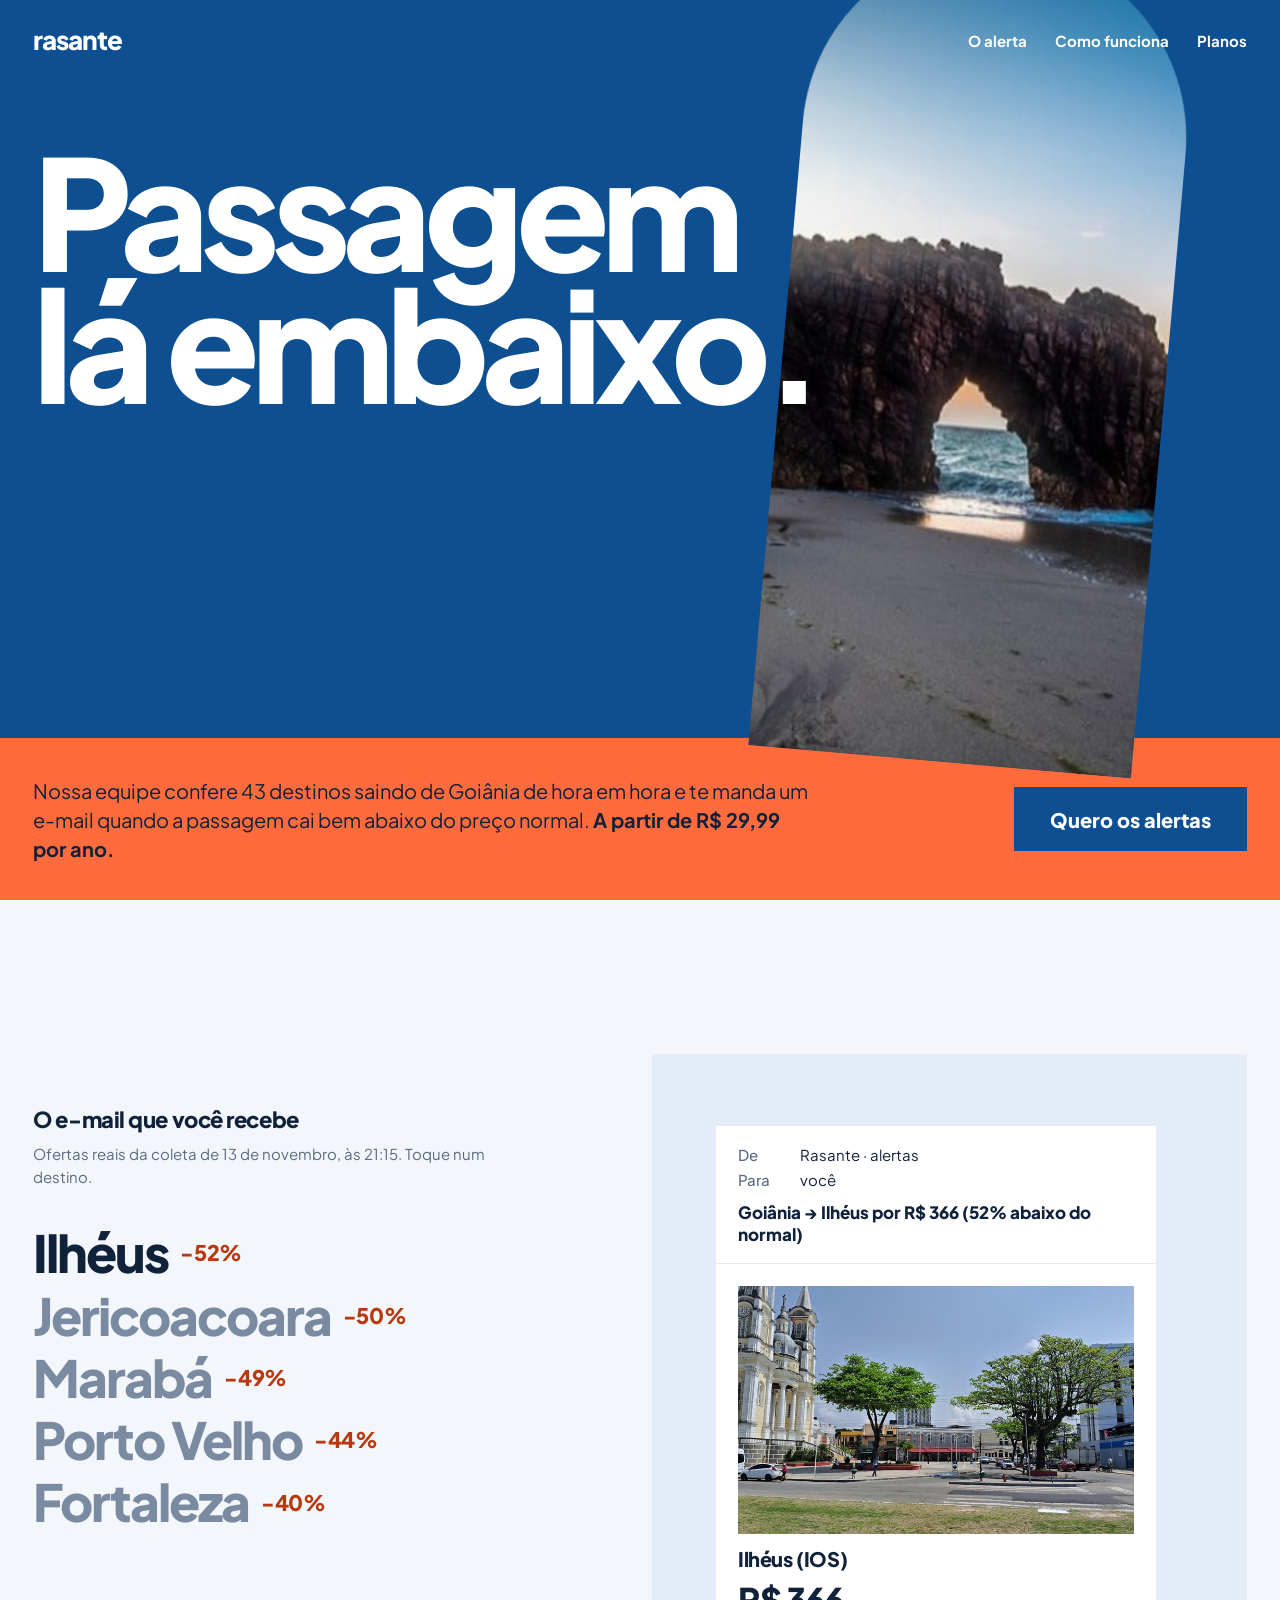
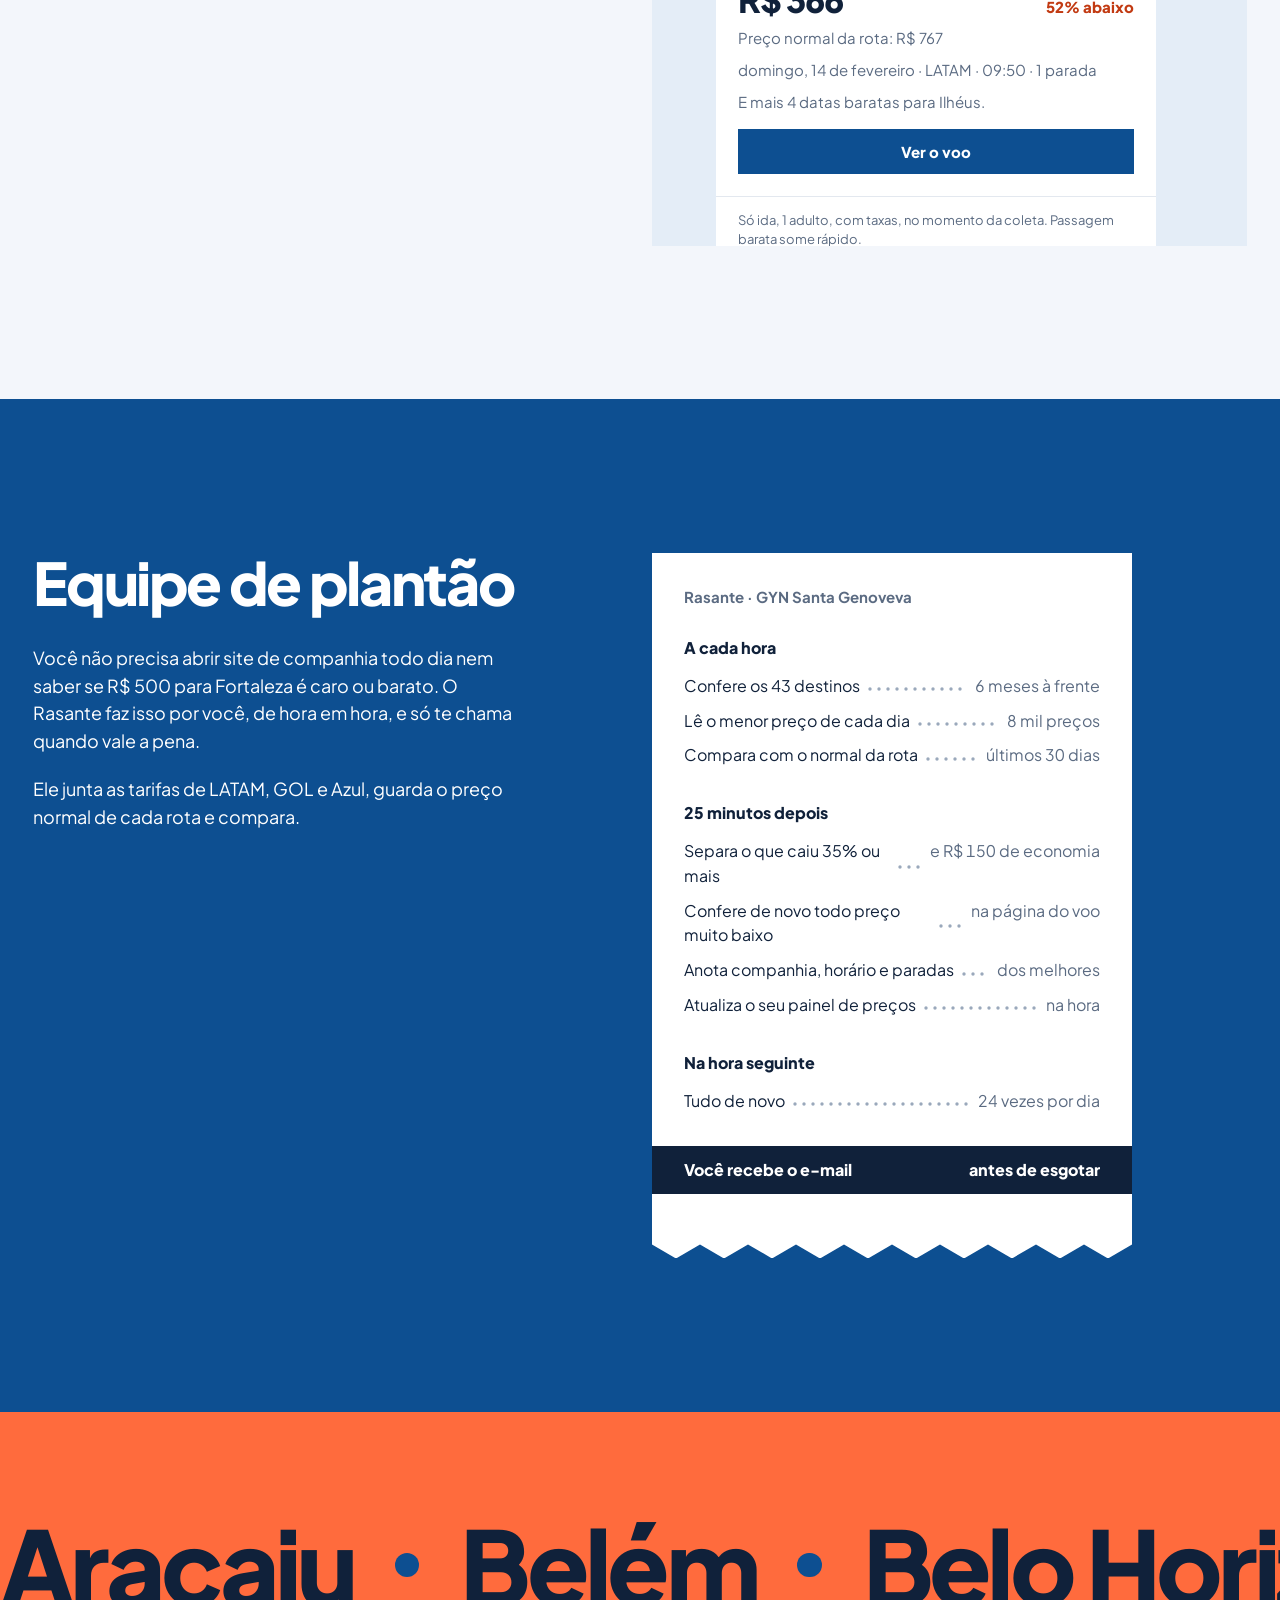
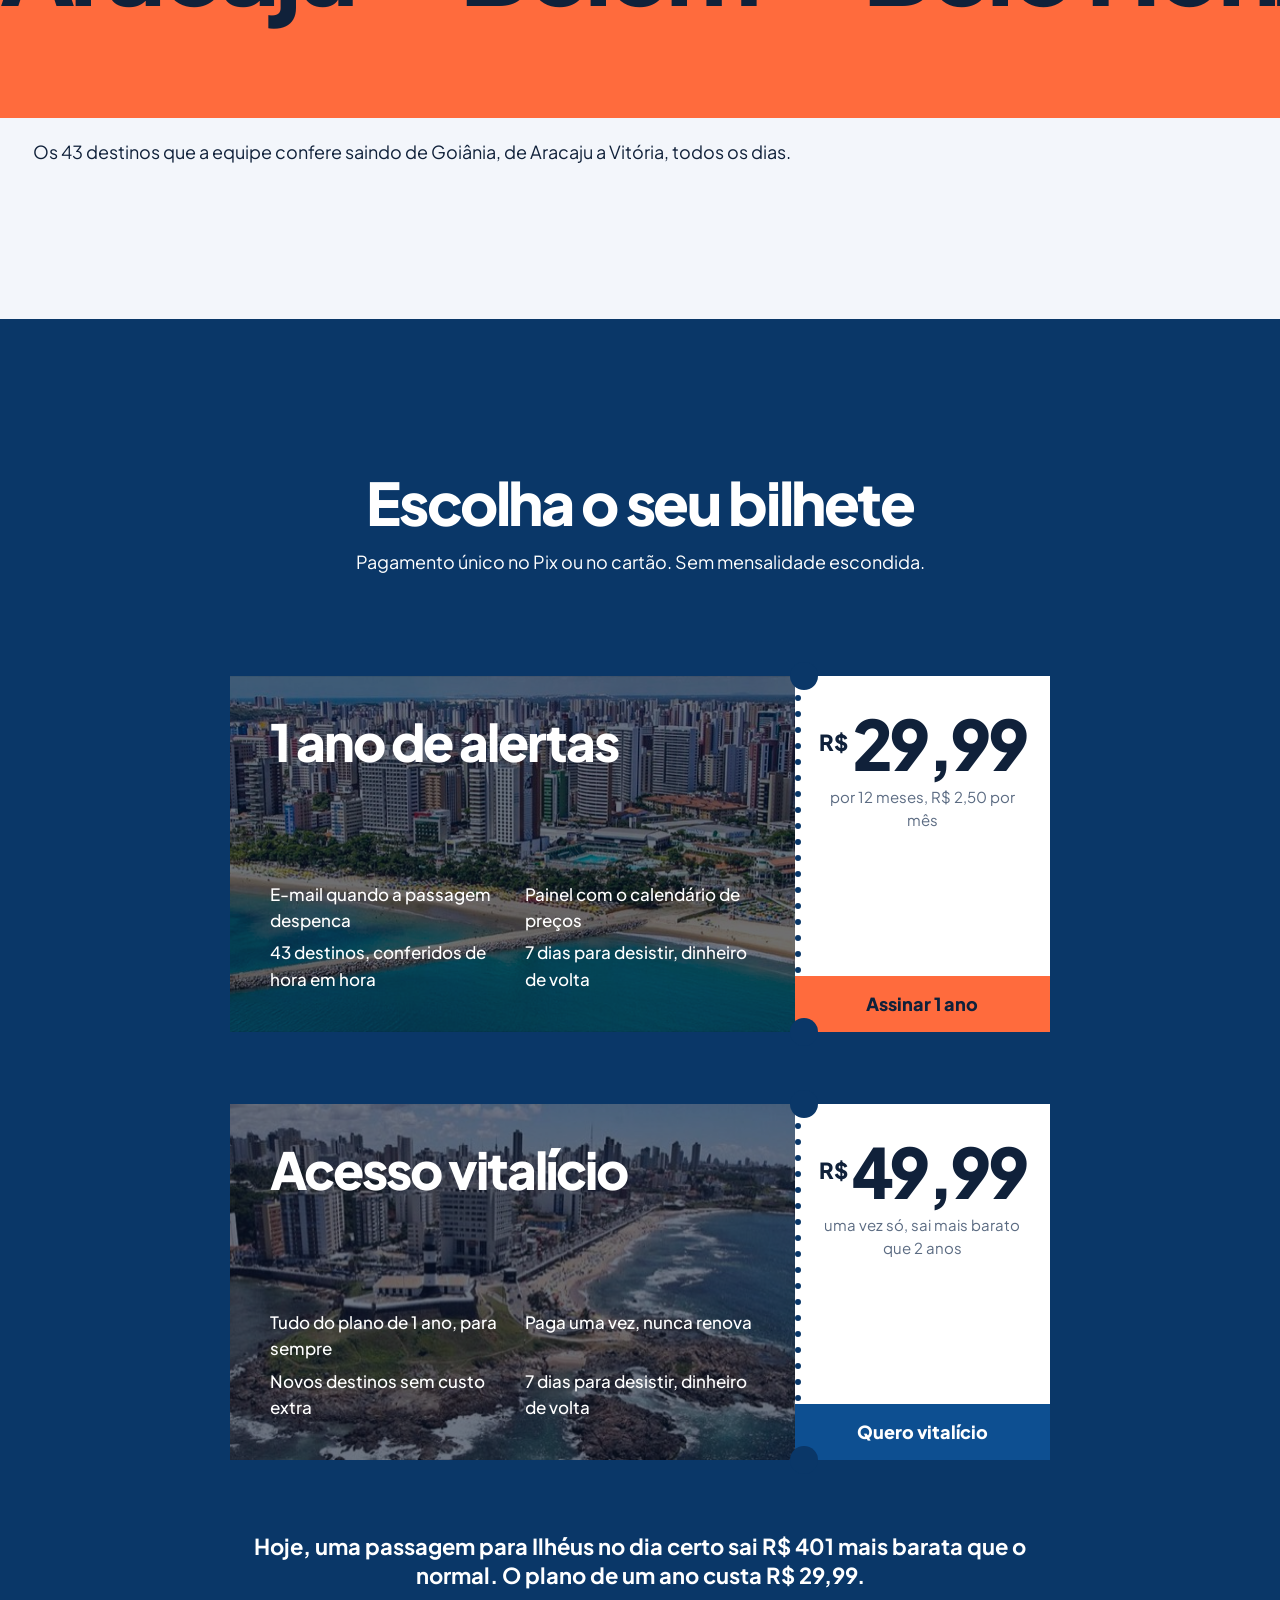
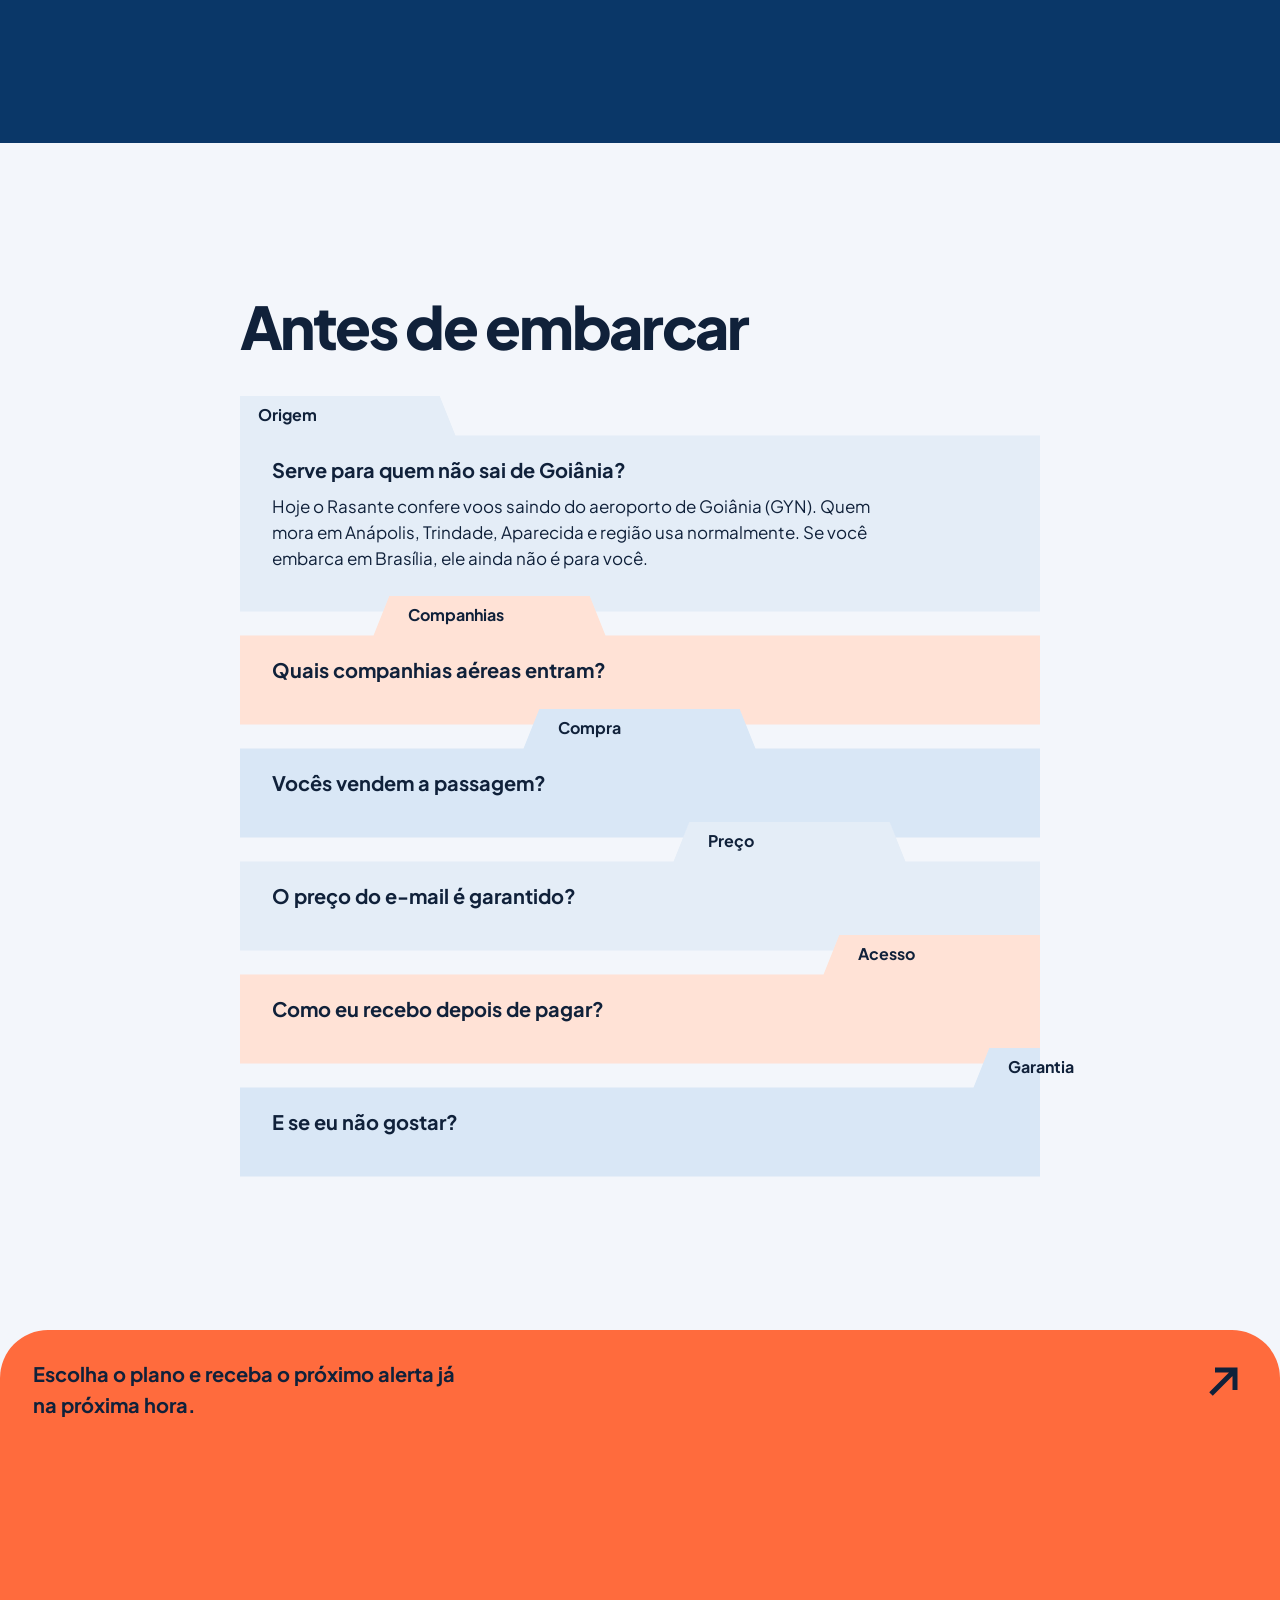
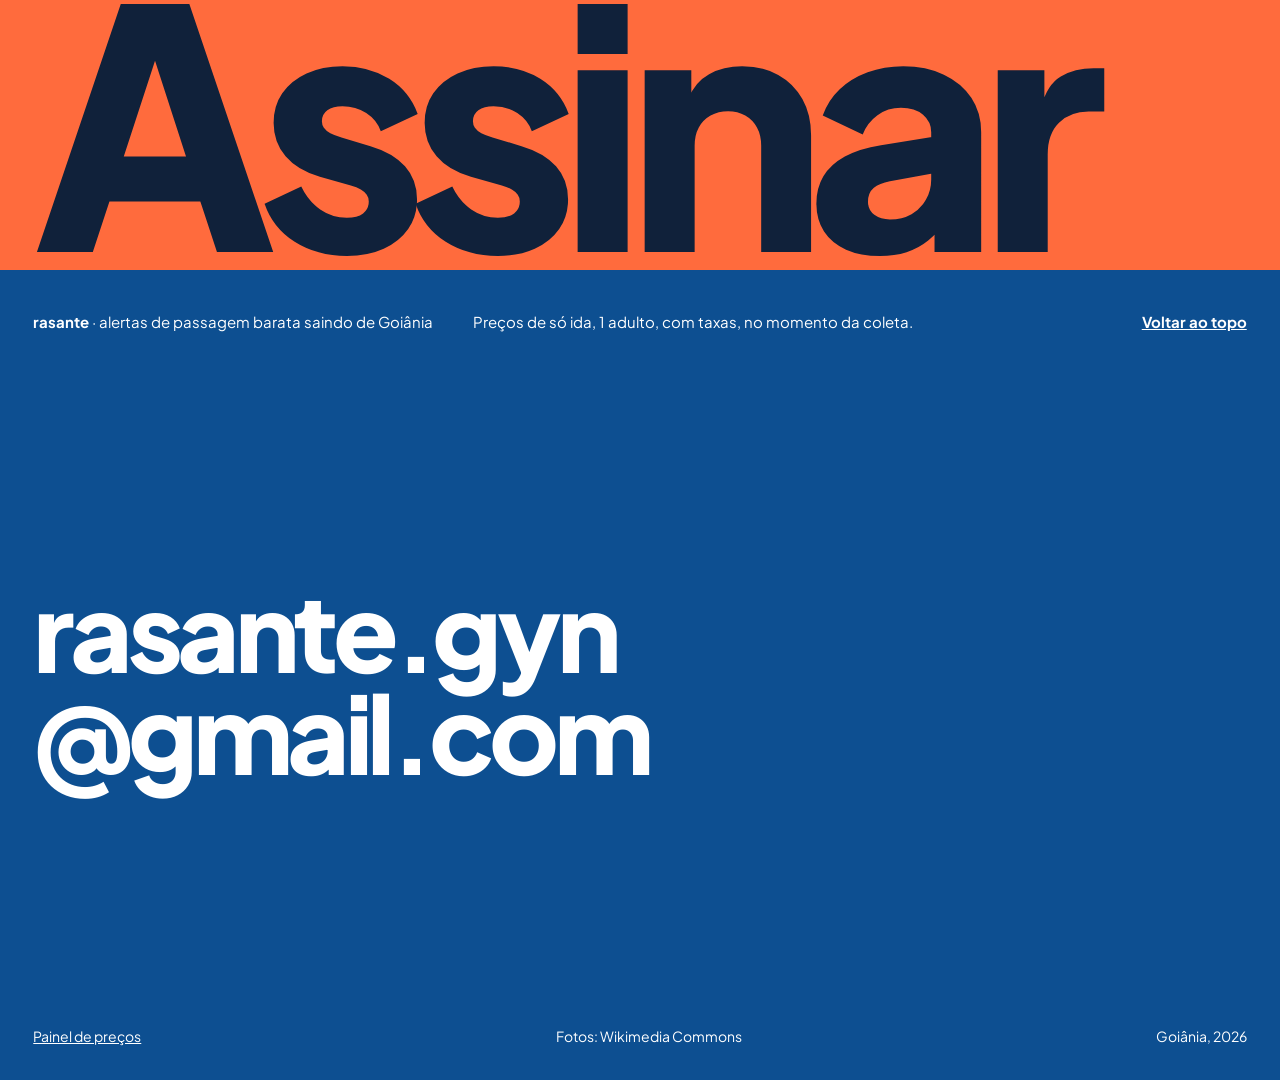
==== commit 03ffff1e: "Rasante.: vendas pela Kiwify Produto e ofertas na Kiwify, botões da página de vendas com os links de" ====
--- a/passagens/index.html
+++ b/passagens/index.html
@@ -3,132 +3,186 @@
 <head>
 <meta charset="utf-8">
 <meta name="viewport" content="width=device-width, initial-scale=1">
-<title>Rasante · Passagens baratas saindo de Goiânia</title>
-<meta name="description" content="O menor preço de cada dia, de Goiânia para todo o Brasil, conferido de hora em hora em LATAM, GOL e Azul.">
+<title>Rasante · Alerta de passagem barata saindo de Goiânia</title>
+<meta name="description" content="Nossa equipe confere 43 destinos saindo de Goiânia de hora em hora e te avisa por e-mail quando a passagem cai bem abaixo do preço normal. R$ 29,99 por ano ou R$ 49,99 para sempre.">
+<script>document.documentElement.classList.add("js")</script>
 <link rel="preconnect" href="https://fonts.googleapis.com">
 <link rel="preconnect" href="https://fonts.gstatic.com" crossorigin>
-<link href="https://fonts.googleapis.com/css2?family=Plus+Jakarta+Sans:wght@400;500;600;700;800&display=swap" rel="stylesheet">
-<link rel="stylesheet" href="estilo.css">
+<link href="https://fonts.googleapis.com/css2?family=Plus+Jakarta+Sans:wght@400;500;700;800&display=swap" rel="stylesheet">
+<link rel="stylesheet" href="vendas.css">
 </head>
 <body>
 
-<header class="top">
-  <div class="top-in">
-    <a class="logo" href="./" aria-label="Rasante, início">
-      <svg viewBox="0 0 40 40" aria-hidden="true"><circle cx="20" cy="20" r="20" fill="var(--sun)"/><path d="M8 25c7-1 14-4 24-12l-2 7c-6 4-13 6-22 5Z" fill="#fff"/><path d="M15 21 11 13h4l7 6Z" fill="#fff"/></svg>
-      rasante
-    </a>
-    <span class="saida"><svg viewBox="0 0 24 24" aria-hidden="true"><path d="M12 2a7 7 0 0 0-7 7c0 5 7 13 7 13s7-8 7-13a7 7 0 0 0-7-7Zm0 9.5A2.5 2.5 0 1 1 12 6a2.5 2.5 0 0 1 0 5.5Z" fill="currentColor"/></svg><span class="longo">Saindo de&nbsp;</span><b id="origem">Goiânia</b></span>
-    <a class="top-cta" href="#alertas">Alertas por e-mail</a>
-  </div>
+<header class="nav">
+  <a class="marca" href="./">rasante</a>
+  <nav aria-label="Seções">
+    <a href="#alerta">O alerta</a>
+    <a href="#como">Como funciona</a>
+    <a href="#planos">Planos</a>
+  </nav>
 </header>
 
-<section class="hero" id="topo">
-  <div class="hero-in">
-    <p class="hero-tag" id="atualizado">Preços conferidos hoje</p>
-    <h1>Voe barato saindo de Goiânia</h1>
-    <p class="hero-sub">De hora em hora, conferimos LATAM, GOL e Azul para <b id="n-destinos">43 destinos</b> e mostramos quando a passagem está bem abaixo do preço normal.</p>
-  </div>
-  <form class="busca" id="busca" role="search" onsubmit="return false">
-    <label class="campo">
-      <span>Para onde?</span>
-      <input id="f-texto" type="search" list="cidades" placeholder="Qualquer destino" autocomplete="off">
-      <datalist id="cidades"></datalist>
-    </label>
-    <label class="campo">
-      <span>Quando?</span>
-      <select id="f-mes"><option value="">Qualquer data</option></select>
-    </label>
-    <label class="campo">
-      <span>Região</span>
-      <select id="f-regiao"><option value="">Todo o Brasil</option></select>
-    </label>
-    <button class="btn btn-sun" type="submit" id="buscar">
-      <svg viewBox="0 0 24 24" aria-hidden="true"><circle cx="10.5" cy="10.5" r="6.5" fill="none" stroke="currentColor" stroke-width="2.6"/><path d="m15.5 15.5 5 5" stroke="currentColor" stroke-width="2.6" stroke-linecap="round"/></svg>
-      Buscar passagens
-    </button>
-  </form>
-</section>
-
 <main>
-  <section class="bloco" id="promocoes" aria-labelledby="promo-titulo">
-    <div class="bloco-cab">
-      <div>
-        <h2 id="promo-titulo">Muito abaixo do preço agora</h2>
-        <p>Passagens só de ida pelo menos <b id="regra">35%</b> mais baratas que o normal da rota.</p>
-      </div>
+  <!-- capa: cartaz de aeroporto -->
+  <section class="capa" aria-labelledby="titulo">
+    <div class="capa-campo">
+      <h1 id="titulo">Passagem<br>lá embaixo.</h1>
+      <figure class="capa-foto shutter">
+        <img src="fotos/JJD.jpg" alt="Pedra Furada, em Jericoacoara, no fim da tarde" width="760" height="1013">
+      </figure>
     </div>
-    <div class="promos" id="promos"></div>
-  </section>
-
-  <section class="bloco" id="destinos" aria-labelledby="dest-titulo">
-    <div class="bloco-cab">
-      <div>
-        <h2 id="dest-titulo">Todos os destinos</h2>
-        <p id="dest-sub">O menor preço de cada destino nos próximos 6 meses.</p>
-      </div>
-      <label class="ordem"><span>Ordenar por</span>
-        <select id="ordem">
-          <option value="desconto">Maior desconto</option>
-          <option value="preco">Menor preço</option>
-          <option value="nome">Cidade (A–Z)</option>
-        </select>
-      </label>
-    </div>
-    <div class="abas" id="abas" role="tablist" aria-label="Região"></div>
-    <div class="cards" id="cards"></div>
-  </section>
-
-  <section class="bloco como" aria-labelledby="como-titulo">
-    <h2 id="como-titulo">Como funciona</h2>
-    <div class="passos">
-      <article>
-        <span class="ic"><svg viewBox="0 0 24 24" aria-hidden="true"><path d="M3 13.5 21 6l-4.5 15-4-6.5L3 13.5Z" fill="none" stroke="currentColor" stroke-width="2" stroke-linejoin="round"/></svg></span>
-        <h3>Conferimos todas as companhias</h3>
-        <p>De hora em hora, a equipe lê o menor preço de cada dia dos próximos 6 meses, juntando LATAM, GOL, Azul e quem mais voa a rota.</p>
-      </article>
-      <article>
-        <span class="ic"><svg viewBox="0 0 24 24" aria-hidden="true"><path d="M4 19V9m6 10V5m6 14v-7m4 7H2" fill="none" stroke="currentColor" stroke-width="2" stroke-linecap="round"/></svg></span>
-        <h3>Comparamos com o preço normal</h3>
-        <p>Cada rota tem seu preço normal, calculado com as coletas dos últimos 30 dias. Oferta é o que fica bem abaixo dele, não só o que parece barato.</p>
-      </article>
-      <article>
-        <span class="ic"><svg viewBox="0 0 24 24" aria-hidden="true"><path d="M3 6h18v12H3zM3 7l9 6 9-6" fill="none" stroke="currentColor" stroke-width="2" stroke-linejoin="round"/></svg></span>
-        <h3>Avisamos por e-mail</h3>
-        <p>Quando o preço despenca, chega um e-mail com o destino, a data e o link do voo. Cada passagem é avisada uma vez.</p>
-      </article>
+    <div class="capa-faixa">
+      <p>Nossa equipe confere 43 destinos saindo de Goiânia de hora em hora e te manda um e-mail quando a passagem cai bem abaixo do preço normal. <b>A partir de R$ 29,99 por ano.</b></p>
+      <a class="acao" href="#planos">Quero os alertas</a>
     </div>
   </section>
 
-  <section class="alerta" id="alertas" aria-labelledby="alerta-titulo">
-    <div>
-      <h2 id="alerta-titulo">Passagem barata some rápido</h2>
-      <p>Os alertas por e-mail estão ligados: quando aparecer uma passagem muito abaixo do preço saindo de Goiânia, você fica sabendo na hora da coleta.</p>
+  <!-- o que chega no e-mail, com os preços de verdade da última coleta -->
+  <section class="alerta" id="alerta" aria-labelledby="alerta-titulo">
+    <div class="alerta-lista" data-reveal>
+      <h2 id="alerta-titulo">O e-mail que você recebe</h2>
+      <p class="alerta-sub" id="alerta-sub">Ofertas reais da última coleta. Toque num destino.</p>
+      <div class="nomes" id="nomes" role="tablist" aria-label="Destinos em oferta"></div>
     </div>
-    <svg class="alerta-arte" viewBox="0 0 200 120" aria-hidden="true"><path d="M10 100 C60 90 120 60 190 15" stroke="#fff" stroke-width="3" stroke-dasharray="2 10" stroke-linecap="round" fill="none" opacity=".7"/><g transform="translate(150 28) rotate(-28)"><path d="M-22 0h44l8-3-8-3h-44z" fill="#fff"/><path d="M-4-3 6-20h7L6-3zM-4 0 6 17h7L6 0zM-20-3l-5-9h5l7 9z" fill="#fff"/></g></svg>
+    <div class="palco">
+      <article class="email" id="email" data-ui aria-live="polite"></article>
+    </div>
   </section>
+
+  <!-- como funciona: um itinerário impresso -->
+  <section class="como" id="como" aria-labelledby="como-titulo">
+    <div class="como-texto" data-reveal>
+      <h2 id="como-titulo">Equipe de plantão</h2>
+      <p>Você não precisa abrir site de companhia todo dia nem saber se R$ 500 para Fortaleza é caro ou barato. O Rasante faz isso por você, de hora em hora, e só te chama quando vale a pena.</p>
+      <p>Ele junta as tarifas de LATAM, GOL e Azul, guarda o preço normal de cada rota e compara.</p>
+    </div>
+    <div class="bilhete" data-reveal>
+      <p class="bilhete-cab">Rasante · GYN Santa Genoveva</p>
+      <h3>A cada hora</h3>
+      <ul>
+        <li><span>Confere os 43 destinos</span><i></i><span>6 meses à frente</span></li>
+        <li><span>Lê o menor preço de cada dia</span><i></i><span>8 mil preços</span></li>
+        <li><span>Compara com o normal da rota</span><i></i><span>últimos 30 dias</span></li>
+      </ul>
+      <h3>25 minutos depois</h3>
+      <ul>
+        <li><span>Separa o que caiu 35% ou mais</span><i></i><span>e R$ 150 de economia</span></li>
+        <li><span>Confere de novo todo preço muito baixo</span><i></i><span>na página do voo</span></li>
+        <li><span>Anota companhia, horário e paradas</span><i></i><span>dos melhores</span></li>
+        <li><span>Atualiza o seu painel de preços</span><i></i><span>na hora</span></li>
+      </ul>
+      <h3>Na hora seguinte</h3>
+      <ul>
+        <li><span>Tudo de novo</span><i></i><span>24 vezes por dia</span></li>
+      </ul>
+      <p class="bilhete-fim"><span>Você recebe o e-mail</span><span>antes de esgotar</span></p>
+    </div>
+  </section>
+
+  <!-- prova: os destinos correndo -->
+  <section class="destinos" aria-labelledby="destinos-titulo">
+    <h2 id="destinos-titulo" class="sr">Os 43 destinos</h2>
+    <div class="faixa" aria-hidden="true"><div class="faixa-trilho" id="trilho"></div></div>
+    <p class="faixa-nota" id="faixa-nota">Os 43 destinos que a equipe confere saindo de Goiânia, de Jericoacoara a Boa Vista, todos os dias.</p>
+  </section>
+
+  <!-- planos: dois cartões de embarque -->
+  <section class="planos" id="planos" aria-labelledby="planos-titulo">
+    <h2 id="planos-titulo">Escolha o seu bilhete</h2>
+    <p class="planos-sub">Pagamento único no Pix ou no cartão. Sem mensalidade escondida.</p>
+
+    <article class="ticket">
+      <div class="ticket-corpo">
+        <img class="ticket-foto" src="fotos/FOR.jpg" alt="Orla de Fortaleza vista do alto" width="760" height="506" loading="lazy">
+        <h3>1 ano de alertas</h3>
+        <ul>
+          <li>E-mail quando a passagem despenca</li>
+          <li>Painel com o calendário de preços</li>
+          <li>43 destinos, conferidos de hora em hora</li>
+          <li>7 dias para desistir, dinheiro de volta</li>
+        </ul>
+      </div>
+      <div class="ticket-canhoto">
+        <p class="preco"><small>R$</small>29,99</p>
+        <p class="preco-nota">por 12 meses, R$ 2,50 por mês</p>
+        <a class="ticket-acao" id="comprar-anual" href="https://pay.kiwify.com.br/cllMDNS">Assinar 1 ano</a>
+      </div>
+    </article>
+
+    <article class="ticket ticket-vit">
+      <div class="ticket-corpo">
+        <img class="ticket-foto" src="fotos/SSA.jpg" alt="Salvador vista do mar" width="760" height="506" loading="lazy">
+        <h3>Acesso vitalício</h3>
+        <ul>
+          <li>Tudo do plano de 1 ano, para sempre</li>
+          <li>Paga uma vez, nunca renova</li>
+          <li>Novos destinos sem custo extra</li>
+          <li>7 dias para desistir, dinheiro de volta</li>
+        </ul>
+      </div>
+      <div class="ticket-canhoto">
+        <p class="preco"><small>R$</small>49,99</p>
+        <p class="preco-nota">uma vez só, sai mais barato que 2 anos</p>
+        <a class="ticket-acao" id="comprar-vitalicio" href="https://pay.kiwify.com.br/M8Yt5l7">Quero vitalício</a>
+      </div>
+    </article>
+
+    <p class="planos-conta" id="conta">Uma única passagem para Jericoacoara no dia certo economiza R$ 540. O plano de um ano custa R$ 29,99.</p>
+  </section>
+
+  <!-- dúvidas: fichas de arquivo -->
+  <section class="duvidas" aria-labelledby="duvidas-titulo">
+    <h2 id="duvidas-titulo">Antes de embarcar</h2>
+    <div class="fichas" id="fichas" data-reveal>
+      <details class="ficha" open>
+        <summary><span class="aba">Origem</span><span class="pergunta">Serve para quem não sai de Goiânia?</span></summary>
+        <p>Hoje o Rasante confere voos saindo do aeroporto de Goiânia (GYN). Quem mora em Anápolis, Trindade, Aparecida e região usa normalmente. Se você embarca em Brasília, ele ainda não é para você.</p>
+      </details>
+      <details class="ficha">
+        <summary><span class="aba">Companhias</span><span class="pergunta">Quais companhias aéreas entram?</span></summary>
+        <p>LATAM, GOL e Azul, e qualquer outra que esteja vendendo a rota. A equipe lê o menor preço do dia entre todas elas, com as taxas incluídas.</p>
+      </details>
+      <details class="ficha">
+        <summary><span class="aba">Compra</span><span class="pergunta">Vocês vendem a passagem?</span></summary>
+        <p>Não. O alerta traz o destino, a data e o link do voo. Você compra direto no site da companhia ou da agência que preferir, sem taxa nossa.</p>
+      </details>
+      <details class="ficha">
+        <summary><span class="aba">Preço</span><span class="pergunta">O preço do e-mail é garantido?</span></summary>
+        <p>É o preço no momento da coleta. Passagem barata costuma sumir em horas, por isso a equipe confere de hora em hora e o e-mail vai na mesma hora. Confira no site antes de pagar.</p>
+      </details>
+      <details class="ficha">
+        <summary><span class="aba">Acesso</span><span class="pergunta">Como eu recebo depois de pagar?</span></summary>
+        <p>Assim que o pagamento é aprovado, você recebe no e-mail o acesso ao painel de preços e passa a receber os alertas a partir da próxima coleta.</p>
+      </details>
+      <details class="ficha">
+        <summary><span class="aba">Garantia</span><span class="pergunta">E se eu não gostar?</span></summary>
+        <p>Você tem 7 dias para pedir o dinheiro de volta, sem precisar explicar o motivo. É o seu direito de arrependimento em compras pela internet.</p>
+      </details>
+    </div>
+  </section>
+
+  <a class="final" id="comprar-final" href="#planos">
+    <span class="final-frase">Escolha o plano e receba o próximo alerta já na próxima hora.</span>
+    <svg class="final-seta" viewBox="0 0 48 48" aria-hidden="true"><path d="M12 36 36 12M16 12h20v20" fill="none" stroke="currentColor" stroke-width="5"/></svg>
+    <span class="final-palavra">Assinar</span>
+  </a>
 </main>
 
 <footer class="rodape">
-  <p>Preços de passagem só de ida, 1 adulto, classe econômica, com taxas, no momento da coleta. Confira no site da companhia antes de pagar.</p>
-  <p>Fotos: Wikimedia Commons.</p>
+  <div class="rodape-topo">
+    <p><b>rasante</b> · alertas de passagem barata saindo de Goiânia</p>
+    <p>Preços de só ida, 1 adulto, com taxas, no momento da coleta.</p>
+    <a href="#titulo">Voltar ao topo</a>
+  </div>
+  <a class="rodape-contato" id="contato" href="mailto:rasante.gyn@gmail.com">rasante.gyn<br>@gmail.com</a>
+  <div class="rodape-pe">
+    <a href="painel.html">Painel de preços</a>
+    <span>Fotos: Wikimedia Commons</span>
+    <span>Goiânia, 2026</span>
+  </div>
 </footer>
 
-<dialog class="cal" id="cal" aria-labelledby="cal-titulo">
-  <button class="fechar" type="button" id="cal-fechar" aria-label="Fechar">×</button>
-  <div class="cal-foto" id="cal-foto"></div>
-  <div class="cal-in">
-    <p class="cal-rota" id="cal-rota"></p>
-    <h2 id="cal-titulo"></h2>
-    <div class="cal-resumo" id="cal-resumo"></div>
-    <div class="meses" id="cal-meses" role="tablist" aria-label="Mês"></div>
-    <div class="legenda"><span class="l-of">Muito abaixo</span><span class="l-ok">Abaixo do normal</span><span class="l-alto">Acima do normal</span></div>
-    <div class="grade" id="cal-grade"></div>
-    <p class="cal-nota">Toque num dia para abrir o voo e ver as companhias.</p>
-  </div>
-</dialog>
-
 <script src="voos.js"></script>
-<script src="app.js"></script>
+<script src="vendas.js"></script>
 </body>
 </html>
--- a/passagens/vendas.css
+++ b/passagens/vendas.css
@@ -0,0 +1,291 @@
+/* Rasante · página de vendas. Vestida de aeroporto: cartaz, painel, itinerário, bilhete. */
+:root {
+  --sky: #0d4f91;
+  --sky-deep: #0a3768;
+  --sky-soft: #e4edf7;
+  --sun: #ff6b3d;
+  --sun-soft: #ffe2d6;
+  --ground: #f3f6fb;
+  --paper: #ffffff;
+  --ink: #10213a;
+  --muted: #5b6b82;
+  --on-dark: #ffffff;
+
+  --font: "Plus Jakarta Sans", system-ui, sans-serif;
+  --t-giant: clamp(76px, 12vw, 190px);
+  --t-big: clamp(40px, 4.6vw, 72px);
+  --t-mid: clamp(22px, 1.7vw, 28px);
+  --t-body: 18px;
+  --t-small: 15px;
+
+  --m: clamp(16px, 2.6vw, 40px);
+  --gap: 24px;
+  --sec: clamp(96px, 12vw, 200px);
+  --ease-out: cubic-bezier(.16, 1, .3, 1);
+  --ease-in-out: cubic-bezier(.65, 0, .35, 1);
+}
+
+*, *::before, *::after { box-sizing: border-box; }
+html { -webkit-text-size-adjust: 100%; scroll-behavior: smooth; }
+body { margin: 0; background: var(--ground); color: var(--ink); font: 400 var(--t-body)/1.55 var(--font); overflow-x: hidden; }
+h1, h2, h3, p, ul, figure { margin: 0; }
+ul { padding: 0; list-style: none; }
+a { color: inherit; }
+img { display: block; max-width: 100%; }
+:focus-visible { outline: 3px solid var(--sun); outline-offset: 3px; }
+::selection { background: var(--sun); color: #fff; }
+.sr { position: absolute; width: 1px; height: 1px; overflow: hidden; clip-path: inset(50%); white-space: nowrap; }
+.num, .preco, .email-preco { font-variant-numeric: tabular-nums; }
+
+/* ---------- navegação ---------- */
+.nav { position: absolute; z-index: 5; inset: 0 0 auto 0; display: flex; justify-content: space-between; align-items: center; padding: 20px var(--m); color: var(--on-dark); }
+.marca { font-weight: 800; font-size: 26px; letter-spacing: -0.04em; text-decoration: none; }
+.nav nav { display: flex; gap: 28px; font-weight: 700; font-size: var(--t-small); }
+.nav nav a { text-decoration: none; }
+.nav nav a:hover { text-decoration: underline; text-underline-offset: 6px; }
+
+/* ---------- capa ---------- */
+.capa { position: relative; overflow: hidden; }
+.capa-campo { position: relative; min-height: 82svh; background: var(--sky); color: var(--on-dark); padding: 0 var(--m); }
+.capa h1 {
+  position: relative; z-index: 2; padding-top: 16svh;
+  font-size: var(--t-giant); font-weight: 800; line-height: .86; letter-spacing: -0.055em; white-space: nowrap;
+}
+.capa-foto {
+  position: absolute; z-index: 1; right: 6vw; top: -6svh; width: 30vw; max-width: 520px; aspect-ratio: 3 / 4;
+  height: calc(82svh + 9svh); aspect-ratio: auto; transform: rotate(5deg); transform-origin: 50% 0;
+  border-radius: 999px 999px 0 0; overflow: hidden; background: var(--sky-deep);
+}
+.capa-foto img { width: 100%; height: 100%; object-fit: cover; object-position: 50% 60%; }
+.capa-faixa {
+  position: relative; z-index: 0; min-height: 18svh; background: var(--sun); color: var(--ink);
+  display: flex; align-items: center; justify-content: space-between; gap: 24px 48px; padding: 28px var(--m);
+}
+.capa-faixa p { font-size: 20px; line-height: 1.45; max-width: 52ch; }
+.acao {
+  flex: none; display: inline-flex; align-items: center; min-height: 64px; padding: 0 36px;
+  background: var(--sky); color: var(--on-dark); font-weight: 800; font-size: 20px; text-decoration: none;
+  transition: background-color .2s, transform .15s;
+}
+.acao:hover { background: var(--ink); }
+.acao:active { transform: scale(.97); }
+
+/* ---------- o e-mail ---------- */
+.alerta { display: grid; grid-template-columns: repeat(12, minmax(0, 1fr)); gap: var(--gap); padding: var(--sec) var(--m) 0; align-items: start; }
+.alerta-lista { grid-column: 1 / 6; padding-top: 48px; }
+.alerta h2 { font-size: var(--t-mid); font-weight: 800; letter-spacing: -0.02em; }
+.alerta-sub { color: var(--muted); font-size: var(--t-small); margin: 6px 0 36px; }
+.nomes { display: grid; gap: 6px; justify-items: start; }
+.nomes button {
+  border: 0; background: none; padding: 0; cursor: pointer; text-align: left;
+  font: 800 clamp(36px, 4vw, 64px)/1.1 var(--font); letter-spacing: -0.04em; color: #7a8aa0;
+  transition: color .2s, transform .25s var(--ease-out);
+}
+.nomes button small { font-size: .42em; letter-spacing: -0.01em; color: #b8390f; margin-left: 12px; vertical-align: .55em; }
+.nomes button:hover { color: var(--muted); transform: translateX(6px); }
+.nomes button[aria-selected="true"] { color: var(--ink); }
+.palco { grid-column: 7 / 13; position: relative; height: 88svh; min-height: 640px; background: var(--sky-soft); overflow: hidden; }
+
+/* fragmento da interface: o e-mail de alerta de verdade */
+.email {
+  position: absolute; left: 64px; top: 72px; width: 440px; background: var(--paper); color: var(--ink);
+  font-size: 15px; line-height: 1.45; transition: opacity .2s;
+}
+.email.trocando { opacity: 0; }
+.email-cab { padding: 18px 22px; display: grid; gap: 4px; border-bottom: 1px solid #e3e8ef; } /* taste-skill-ignore: fragmento do e-mail (data-ui) */
+.email-cab p { display: flex; gap: 8px; }
+.email-cab b { color: var(--muted); font-weight: 500; min-width: 54px; }
+.email-assunto { font-weight: 800; font-size: 17px; margin-top: 6px; line-height: 1.3; }
+.email-corpo { padding: 22px; display: grid; gap: 10px; }
+.email-corpo h4 { margin: 0; font-size: 20px; font-weight: 800; letter-spacing: -0.02em; }
+.email-foto { width: 100%; aspect-ratio: 16 / 9; object-fit: cover; }
+.email-linha { display: flex; justify-content: space-between; align-items: end; gap: 12px; }
+.email-preco { font-size: 34px; font-weight: 800; letter-spacing: -0.03em; line-height: 1; }
+.email-desc { color: #c23a12; font-weight: 800; }
+.email-meta { color: var(--muted); }
+.email-botao { display: block; text-align: center; padding: 12px; background: var(--sky); color: #fff; font-weight: 800; text-decoration: none; margin-top: 6px; }
+.email-pe { padding: 14px 22px 22px; color: var(--muted); font-size: 13px; border-top: 1px solid #e3e8ef; } /* taste-skill-ignore: fragmento do e-mail (data-ui) */
+
+/* ---------- itinerário ---------- */
+.como {
+  display: grid; grid-template-columns: repeat(12, minmax(0, 1fr)); gap: var(--gap); align-items: start;
+  margin-top: var(--sec); padding: var(--sec) var(--m); background: var(--sky); color: var(--on-dark);
+}
+.como-texto { grid-column: 1 / 6; display: grid; gap: 20px; }
+.como h2 { font-size: var(--t-big); font-weight: 800; line-height: 1; letter-spacing: -0.04em; margin-bottom: 12px; }
+.como-texto p { max-width: 40ch; }
+.bilhete {
+  grid-column: 7 / 12; justify-self: start; width: min(480px, 100%); background: var(--paper); color: var(--ink);
+  padding: 32px 32px 64px; font-size: 16px;
+  clip-path: polygon(0 0, 100% 0, 100% calc(100% - 14px), 95% 100%, 90% calc(100% - 14px), 85% 100%, 80% calc(100% - 14px), 75% 100%, 70% calc(100% - 14px), 65% 100%, 60% calc(100% - 14px), 55% 100%, 50% calc(100% - 14px), 45% 100%, 40% calc(100% - 14px), 35% 100%, 30% calc(100% - 14px), 25% 100%, 20% calc(100% - 14px), 15% 100%, 10% calc(100% - 14px), 5% 100%, 0 calc(100% - 14px));
+}
+.bilhete-cab { font-weight: 700; color: var(--muted); font-size: var(--t-small); }
+.bilhete h3 { font-size: 16px; font-weight: 800; margin-top: 28px; margin-bottom: 8px; font-variant-numeric: tabular-nums; }
+.bilhete li { display: flex; align-items: baseline; gap: 8px; padding: 5px 0; }
+.bilhete li span:first-child { flex: 0 1 auto; }
+.bilhete li span:last-child { flex: none; color: var(--muted); font-variant-numeric: tabular-nums; }
+.bilhete li i { flex: 1 1 24px; min-width: 24px; height: 4px; align-self: center; margin-top: 6px; background: url("data:image/svg+xml,%3Csvg xmlns='http://www.w3.org/2000/svg' width='9' height='4'%3E%3Ccircle cx='2' cy='2' r='1.7' fill='%239aa8bb'/%3E%3C/svg%3E") 0 50% / 9px 4px repeat-x; }
+.bilhete-fim { display: flex; justify-content: space-between; gap: 12px; align-items: center; margin: 28px -32px 0; padding: 0 32px; min-height: 48px; background: var(--ink); color: var(--paper); font-weight: 800; }
+
+/* ---------- destinos correndo ---------- */
+.faixa { background: var(--sun); color: var(--ink); height: 34vh; min-height: 220px; display: flex; align-items: center; overflow: hidden; }
+.faixa-trilho { display: flex; white-space: nowrap; font-size: 8vw; font-weight: 800; letter-spacing: -0.045em; line-height: 1; animation: correr 90s linear infinite; }
+.faixa-trilho span { display: inline-flex; align-items: center; }
+.faixa-trilho span::after { content: ""; width: .24em; height: .24em; border-radius: 50%; background: var(--sky); margin: 0 .4em; }
+@keyframes correr { to { transform: translateX(-50%); } }
+.faixa-nota { padding: 20px var(--m) 0; font-size: 18px; max-width: 64ch; }
+
+/* ---------- planos ---------- */
+.planos { margin-top: var(--sec); padding: var(--sec) var(--m); background: var(--sky-deep); color: var(--on-dark); display: grid; justify-items: center; gap: 72px; }
+.planos-sub { margin-top: -56px !important; }
+.planos h2 { font-size: var(--t-big); font-weight: 800; line-height: 1; letter-spacing: -0.04em; text-align: center; }
+.planos-sub { margin-top: -24px; text-align: center; }
+.ticket { --chao: var(--sky-deep); position: relative; display: grid; grid-template-columns: 7fr 3fr; width: min(64vw, 1100px); min-width: 760px; aspect-ratio: 2.3 / 1; color: var(--ink); transition: transform .3s var(--ease-out); }
+.ticket:hover { transform: translateY(-6px); }
+.ticket::before, .ticket::after { content: ""; position: absolute; left: 70%; width: 28px; height: 28px; margin-left: -14px; border-radius: 50%; background: var(--chao); z-index: 2; }
+.ticket::before { top: -14px; }
+.ticket::after { bottom: -14px; }
+.ticket-corpo { position: relative; overflow: hidden; padding: 40px; display: flex; flex-direction: column; justify-content: space-between; color: var(--on-dark); background: var(--ink); isolation: isolate; }
+.ticket-foto { position: absolute; inset: 0; width: 100%; height: 100%; object-fit: cover; z-index: -2; transition: transform 1.2s var(--ease-out); }
+.ticket-corpo::after { content: ""; position: absolute; inset: 0; z-index: -1; background: rgba(8, 22, 42, .58); }
+.ticket:hover .ticket-foto { transform: scale(1.04); }
+.ticket h3 { font-size: clamp(36px, 4vw, 64px); font-weight: 800; line-height: 1; letter-spacing: -0.04em; max-width: 10ch; }
+.ticket-corpo ul { display: grid; grid-template-columns: 1fr 1fr; gap: 6px 24px; font-size: 17px; font-weight: 500; }
+.ticket-canhoto {
+  position: relative; background: var(--paper); padding: 32px 24px 0; display: flex; flex-direction: column; align-items: center; justify-content: center; text-align: center;
+  background-image: url("data:image/svg+xml,%3Csvg xmlns='http://www.w3.org/2000/svg' width='6' height='16'%3E%3Ccircle cx='3' cy='8' r='3' fill='%230a3768'/%3E%3C/svg%3E"); background-size: 6px 16px; background-repeat: repeat-y; background-position: 0 14px;
+}
+.preco { font-size: clamp(48px, 5.4vw, 92px); font-weight: 800; letter-spacing: -0.05em; line-height: 1; }
+.preco small { font-size: .32em; letter-spacing: 0; vertical-align: .9em; margin-right: 4px; }
+.preco-nota { font-size: var(--t-small); color: var(--muted); margin-top: 8px; max-width: 18ch; }
+.ticket-acao {
+  align-self: stretch; margin: auto -24px 0; display: flex; align-items: center; justify-content: center; min-height: 56px;
+  background: var(--sun); color: var(--ink); font-weight: 800; font-size: 18px; text-decoration: none; transition: background-color .2s;
+}
+.ticket-acao:hover { background: var(--ink); color: var(--paper); }
+.ticket-vit .ticket-acao { background: var(--sky); color: var(--paper); }
+.ticket-vit .ticket-acao:hover { background: var(--ink); }
+.planos-conta { max-width: 52ch; text-align: center; font-size: var(--t-mid); font-weight: 700; line-height: 1.3; }
+
+/* ---------- dúvidas: fichas de arquivo ---------- */
+.duvidas { padding: var(--sec) var(--m) 0; display: grid; grid-template-columns: repeat(12, minmax(0, 1fr)); gap: 0 var(--gap); }
+.duvidas h2 { grid-column: 3 / 11; font-size: var(--t-big); font-weight: 800; line-height: 1; letter-spacing: -0.04em; margin-bottom: 40px; }
+.fichas { grid-column: 3 / 11; display: grid; }
+.ficha { --x: 0px; --c: var(--sky-soft); position: relative; margin-top: -16px; }
+.ficha:first-child { margin-top: 0; }
+.ficha:nth-child(2) { --x: 150px; --c: var(--sun-soft); }
+.ficha:nth-child(3) { --x: 300px; --c: #d9e7f6; }
+.ficha:nth-child(4) { --x: 450px; --c: var(--sky-soft); }
+.ficha:nth-child(5) { --x: 600px; --c: var(--sun-soft); }
+.ficha:nth-child(6) { --x: 750px; --c: #d9e7f6; }
+.ficha {
+  background: var(--c); padding: 40px 32px 32px;
+  clip-path: polygon(var(--x) 0, calc(var(--x) + 200px) 0, calc(var(--x) + 216px) 40px, 100% 40px, 100% 100%, 0 100%, 0 40px, calc(var(--x) - 16px) 40px);
+}
+.ficha:first-child { clip-path: polygon(0 0, 200px 0, 216px 40px, 100% 40px, 100% 100%, 0 100%); }
+.ficha summary { list-style: none; cursor: pointer; display: grid; gap: 14px; padding-top: 0; }
+.ficha summary::-webkit-details-marker { display: none; }
+.aba { position: absolute; top: 0; left: var(--x); width: 200px; height: 40px; display: flex; align-items: center; padding-left: 18px; font-size: 16px; font-weight: 700; }
+.pergunta { font-size: 20px; font-weight: 700; padding: 18px 0 8px; transition: transform .25s var(--ease-out); }
+.ficha summary:hover .pergunta { transform: translateX(6px); }
+.ficha p { font-size: 17px; max-width: 50ch; padding-bottom: 8px; }
+
+/* ---------- uma palavra é o botão ---------- */
+.final {
+  position: relative; display: block; margin-top: var(--sec); min-height: 60svh; background: var(--sun); color: var(--ink);
+  text-decoration: none; overflow: hidden; border-radius: 48px 48px 0 0;
+}
+.final:hover, .final:focus-visible { background: var(--ink); color: var(--sun); outline: none; }
+.final-frase { position: absolute; top: 28px; left: var(--m); max-width: 32ch; font-size: 20px; font-weight: 700; }
+.final-seta { position: absolute; top: 28px; right: var(--m); width: 48px; height: 48px; transition: transform .3s var(--ease-out); }
+.final:hover .final-seta { transform: translate(6px, -6px); }
+.final-palavra { position: absolute; left: var(--m); bottom: 24px; font-size: clamp(96px, 26vw, 420px); font-weight: 800; letter-spacing: -0.06em; line-height: .78; }
+
+/* ---------- rodapé ---------- */
+.rodape { min-height: 90svh; background: var(--sky); color: var(--on-dark); padding: 40px var(--m) 32px; display: flex; flex-direction: column; justify-content: space-between; gap: 48px; }
+.rodape-topo { display: flex; flex-wrap: wrap; gap: 8px 40px; font-size: var(--t-small); }
+.rodape-topo a { margin-left: auto; font-weight: 700; }
+.rodape-contato { font-size: clamp(40px, 8.4vw, 150px); font-weight: 800; letter-spacing: -0.05em; line-height: .95; text-decoration: none; overflow-wrap: anywhere; }
+.rodape-contato:hover { color: var(--sun); }
+.rodape-pe { display: flex; justify-content: space-between; gap: 12px; font-size: 14px; }
+
+/* ---------- movimento ---------- */
+@media (prefers-reduced-motion: no-preference) {
+  .js .shutter { clip-path: inset(100% 0 0 0); animation: abrir 1100ms var(--ease-in-out) 200ms forwards; }
+  .js .shutter img { transform: scale(1.12); animation: assentar 1600ms var(--ease-out) 200ms forwards; }
+  .js .capa h1 { opacity: 0; transform: translateY(28px); animation: subir 900ms var(--ease-out) 80ms forwards; }
+  .js .capa-faixa > * { opacity: 0; transform: translateY(20px); animation: subir 800ms var(--ease-out) 500ms forwards; }
+  .js .capa-faixa .acao { animation-delay: 600ms; }
+  .js [data-reveal] > * { opacity: 0; transform: translateY(24px); transition: opacity .7s var(--ease-out), transform .7s var(--ease-out); }
+  .js [data-reveal].is-in > * { opacity: 1; transform: none; }
+  .js [data-reveal].is-in > :nth-child(2) { transition-delay: 70ms; }
+  .js [data-reveal].is-in > :nth-child(3) { transition-delay: 140ms; }
+  .js [data-reveal].is-in > :nth-child(4) { transition-delay: 210ms; }
+  .js [data-reveal].is-in > :nth-child(5) { transition-delay: 280ms; }
+  .js [data-reveal].is-in > :nth-child(n+6) { transition-delay: 350ms; }
+}
+@keyframes abrir { to { clip-path: inset(0); } }
+@keyframes assentar { to { transform: none; } }
+@keyframes subir { to { opacity: 1; transform: none; } }
+@media (prefers-reduced-motion: reduce) {
+  html { scroll-behavior: auto; }
+  .faixa-trilho { animation: none; }
+  *, *::before, *::after { transition: none !important; }
+}
+
+/* ---------- celular e tablet ---------- */
+@media (max-width: 900px) {
+  .nav nav { gap: 18px; }
+  .capa-campo { min-height: 78svh; }
+  .capa h1 { font-size: 13.4vw; padding-top: 16svh; }
+  .capa-foto { width: 56vw; right: -8vw; top: auto; bottom: 3svh; height: 44svh; }
+  .capa-faixa { flex-direction: column; align-items: stretch; }
+  .capa-faixa p { font-size: 18px; }
+  .acao { justify-content: center; }
+  .alerta { grid-template-columns: minmax(0, 1fr); }
+  .alerta-lista, .palco { grid-column: 1 / -1; }
+  .alerta-lista { padding-top: 0; }
+  .nomes { display: flex; flex-wrap: wrap; gap: 6px 20px; }
+  .nomes button { font-size: 28px; }
+  .palco { height: 70svh; min-height: 560px; }
+  .email { left: 16px; top: 16px; width: 440px; }
+  .como { grid-template-columns: minmax(0, 1fr); }
+  .como-texto, .bilhete { grid-column: 1 / -1; }
+  .bilhete { width: 100%; padding: 28px 22px 60px; }
+  .bilhete-fim { margin: 24px -22px 0; padding: 0 22px; }
+  .faixa { height: 22vh; min-height: 150px; }
+  .faixa-trilho { font-size: 15vw; }
+  .ticket { grid-template-columns: minmax(0, 1fr); width: 100%; min-width: 0; aspect-ratio: auto; }
+  .ticket::before, .ticket::after { left: auto; top: auto; margin: 0; bottom: auto; }
+  .ticket::before { left: -14px; top: calc(100% - 210px); }
+  .ticket::after { right: -14px; top: calc(100% - 210px); }
+  .ticket-corpo { min-height: 380px; padding: 28px 22px; gap: 24px; }
+  .ticket h3 { font-size: 9vw; }
+  .ticket-corpo ul { grid-template-columns: minmax(0, 1fr); font-size: 16px; }
+  .ticket-canhoto { min-height: 260px; padding: 80px 22px 0; background-image: url("data:image/svg+xml,%3Csvg xmlns='http://www.w3.org/2000/svg' width='16' height='6'%3E%3Ccircle cx='8' cy='3' r='3' fill='%230a3768'/%3E%3C/svg%3E"); background-size: 16px 6px; background-repeat: repeat-x; background-position: 14px 0; }
+  .preco { font-size: min(16vw, 96px); }
+  .ticket-acao { margin: 20px -22px 0; }
+  .duvidas { grid-template-columns: minmax(0, 1fr); }
+  .duvidas h2, .fichas { grid-column: 1 / -1; }
+  .duvidas h2 { font-size: 9vw; }
+  .ficha:nth-child(2) { --x: 48px; } .ficha:nth-child(3) { --x: 96px; } .ficha:nth-child(4) { --x: 144px; } .ficha:nth-child(5) { --x: 192px; } .ficha:nth-child(6) { --x: 0px; }
+  .ficha { padding: 40px 20px 24px; clip-path: polygon(var(--x) 0, calc(var(--x) + 120px) 0, calc(var(--x) + 132px) 40px, 100% 40px, 100% 100%, 0 100%, 0 40px, max(0px, calc(var(--x) - 12px)) 40px); }
+  .ficha:first-child, .ficha:nth-child(6) { clip-path: polygon(0 0, 120px 0, 132px 40px, 100% 40px, 100% 100%, 0 100%); }
+  .aba { width: 120px; padding-left: 12px; font-size: 14px; }
+  .pergunta { font-size: 18px; }
+  .ficha p { font-size: 16px; }
+  .final { min-height: 46svh; }
+  .final-frase { font-size: 17px; max-width: 22ch; }
+  .final-seta { width: 32px; height: 32px; }
+  .final-palavra { font-size: 24vw; }
+  .rodape-contato { font-size: 12vw; }
+  .rodape-pe { flex-direction: column; font-size: 13px; }
+}
+@media (max-width: 520px) {
+  .nav nav a:not(:last-child) { display: none; }
+  .email { width: 340px; }
+}
+@media (max-width: 520px) {
+  .capa-campo { min-height: 64svh; }
+  .capa-foto { height: 34svh; bottom: 2svh; width: 50vw; }
+}
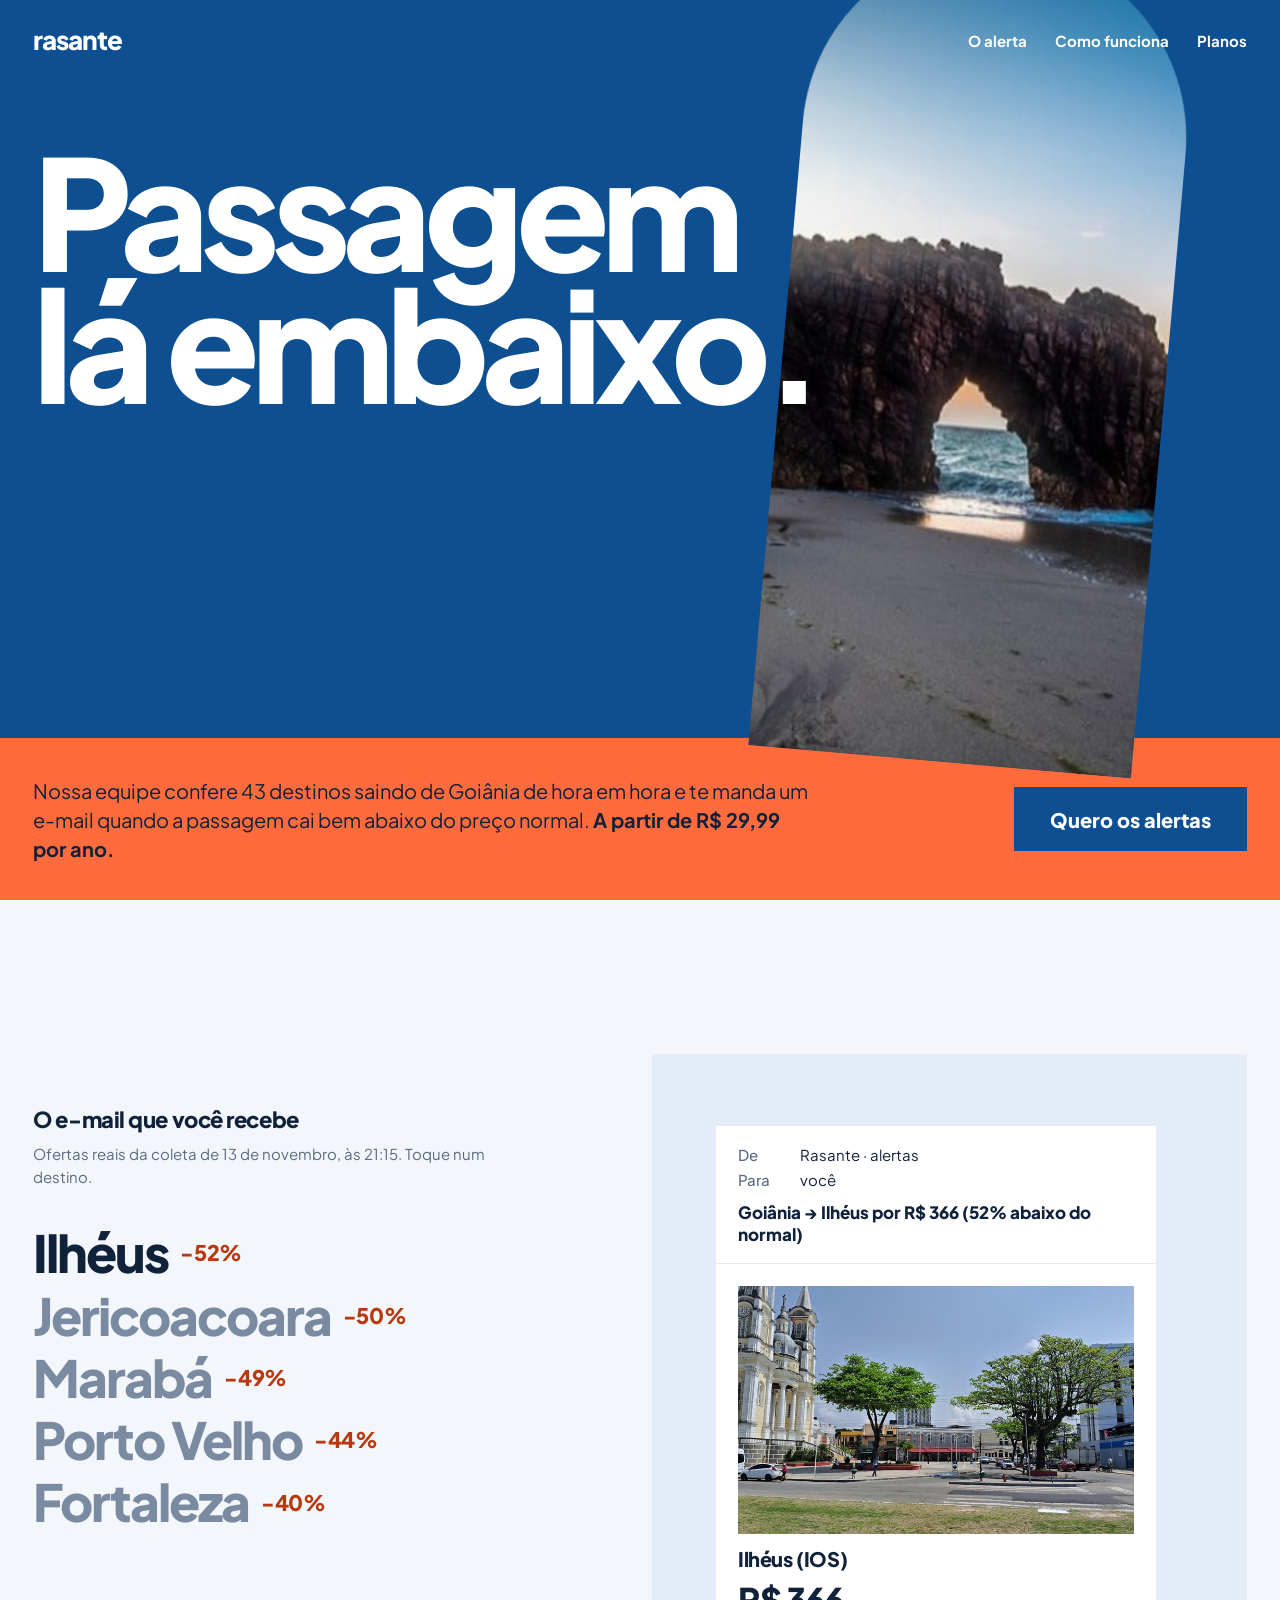
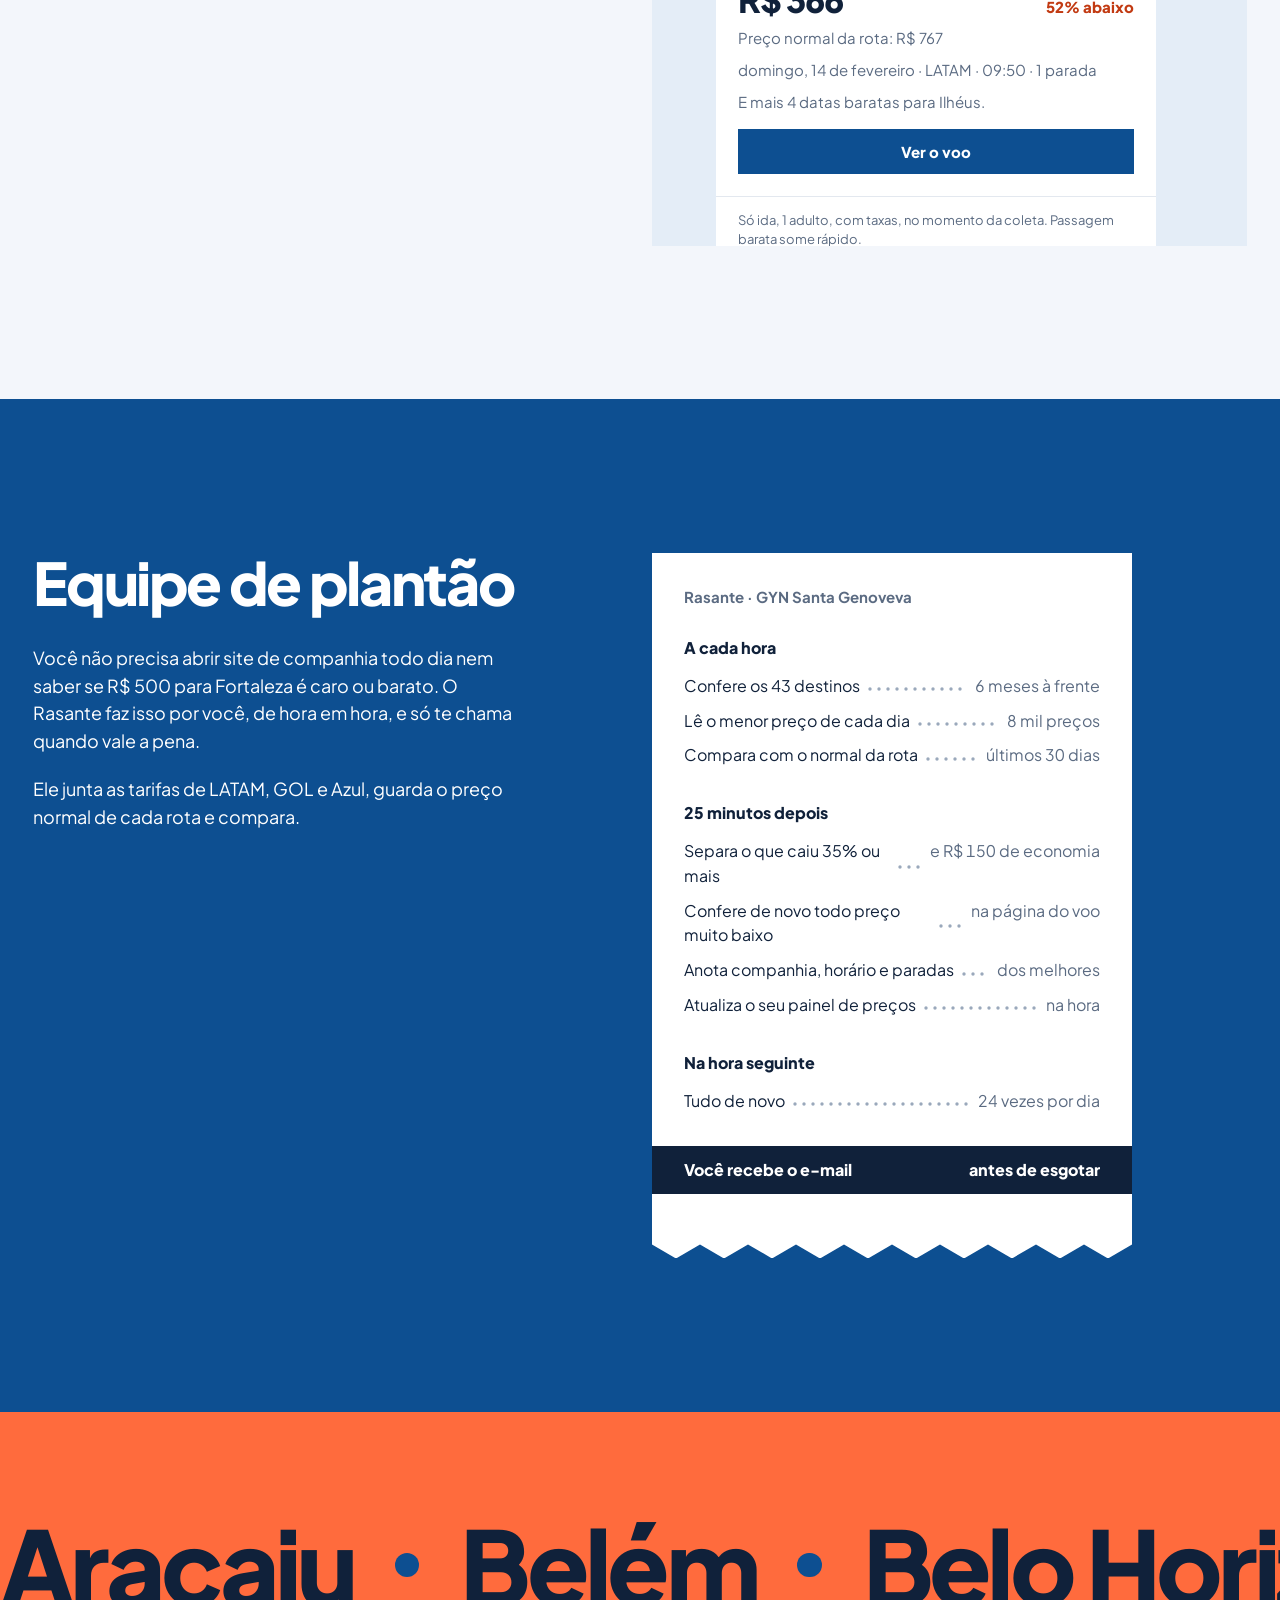
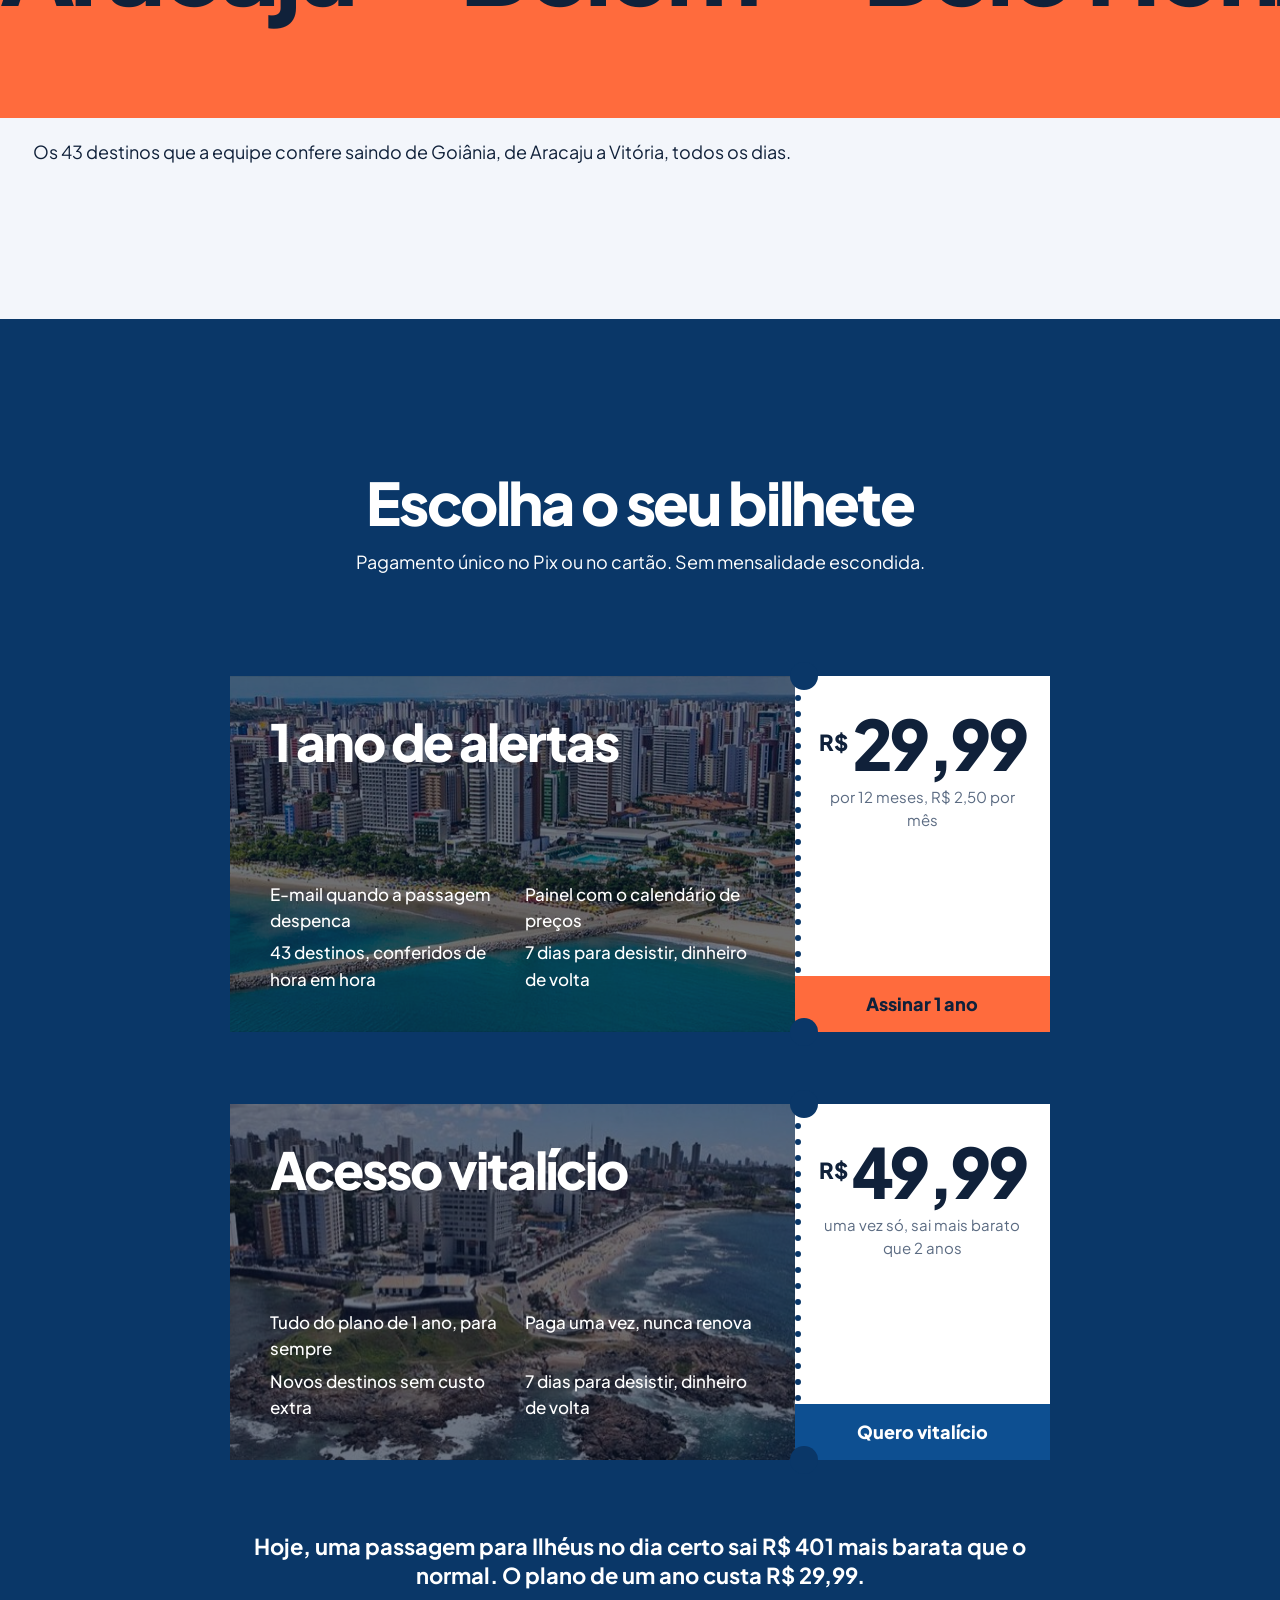
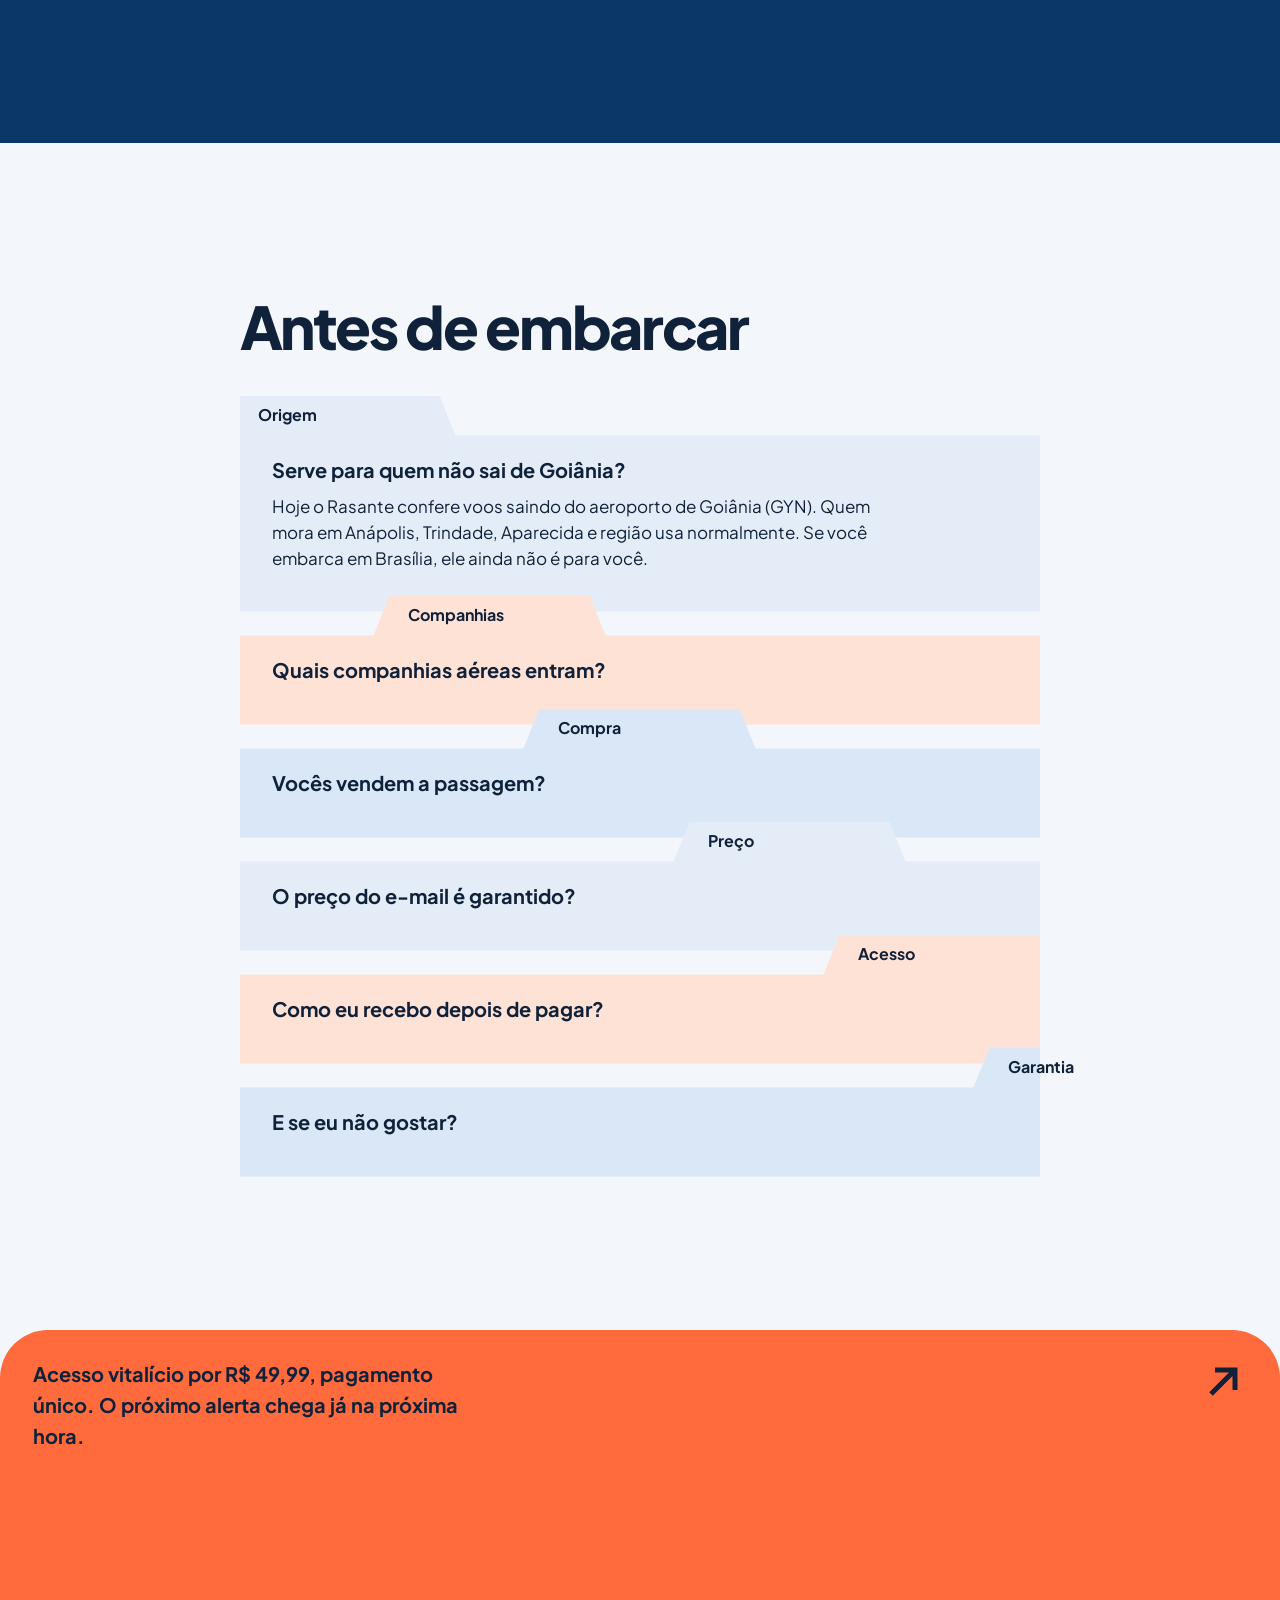
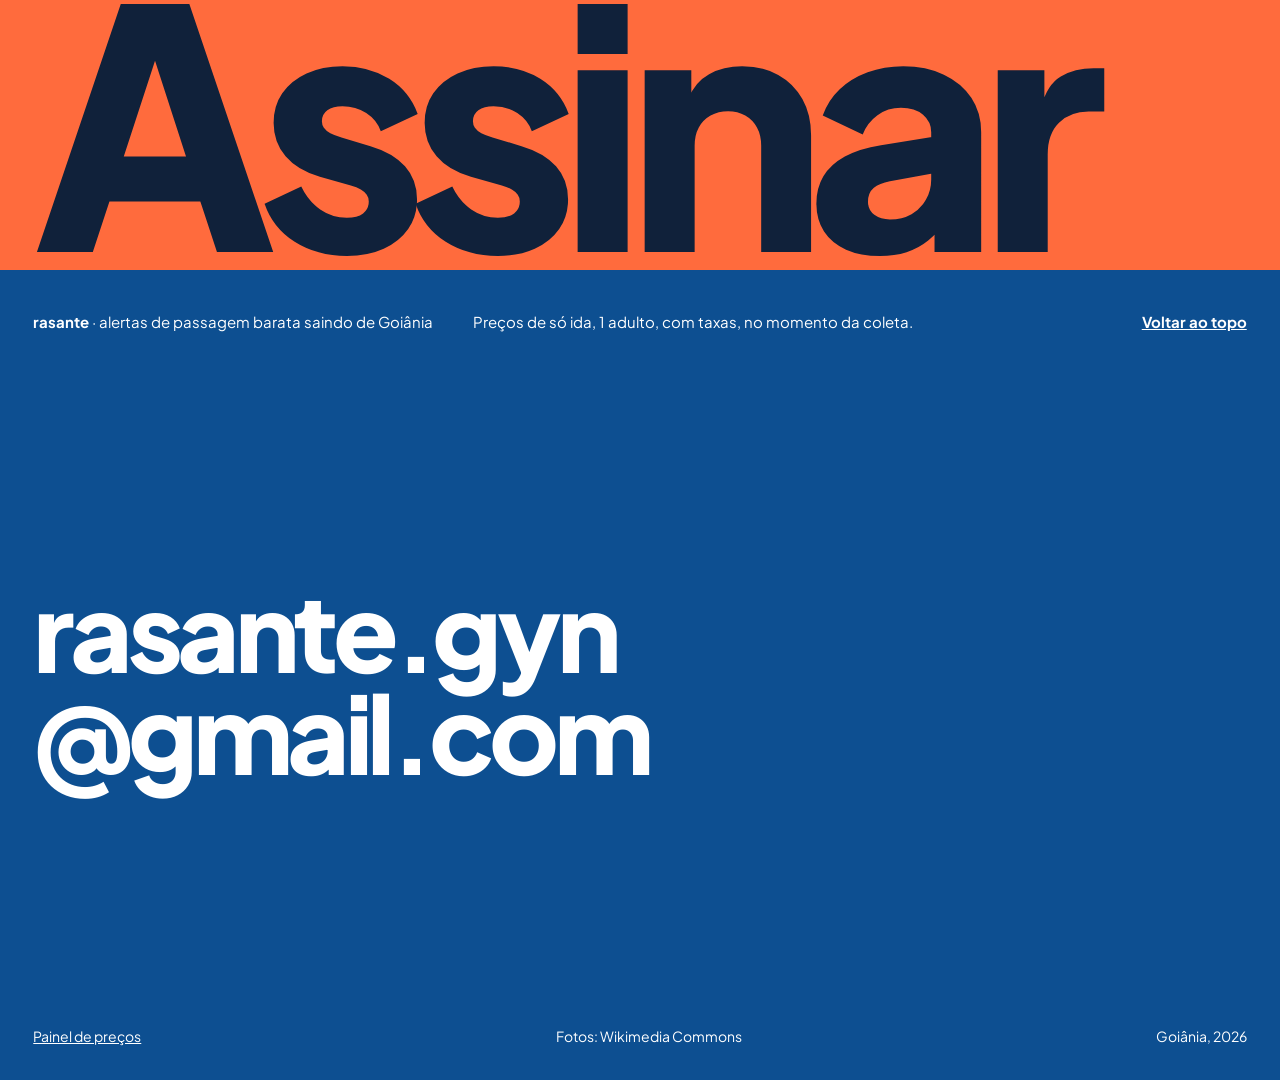
==== commit cc8c629d: "Rasante.: o botão Assinar do fim da página abre o checkout do vitalício Antes ele só rolava até os p" ====
--- a/passagens/index.html
+++ b/passagens/index.html
@@ -161,8 +161,8 @@
     </div>
   </section>
 
-  <a class="final" id="comprar-final" href="#planos">
-    <span class="final-frase">Escolha o plano e receba o próximo alerta já na próxima hora.</span>
+  <a class="final" id="comprar-final" href="https://pay.kiwify.com.br/M8Yt5l7">
+    <span class="final-frase">Acesso vitalício por R$ 49,99, pagamento único. O próximo alerta chega já na próxima hora.</span>
     <svg class="final-seta" viewBox="0 0 48 48" aria-hidden="true"><path d="M12 36 36 12M16 12h20v20" fill="none" stroke="currentColor" stroke-width="5"/></svg>
     <span class="final-palavra">Assinar</span>
   </a>
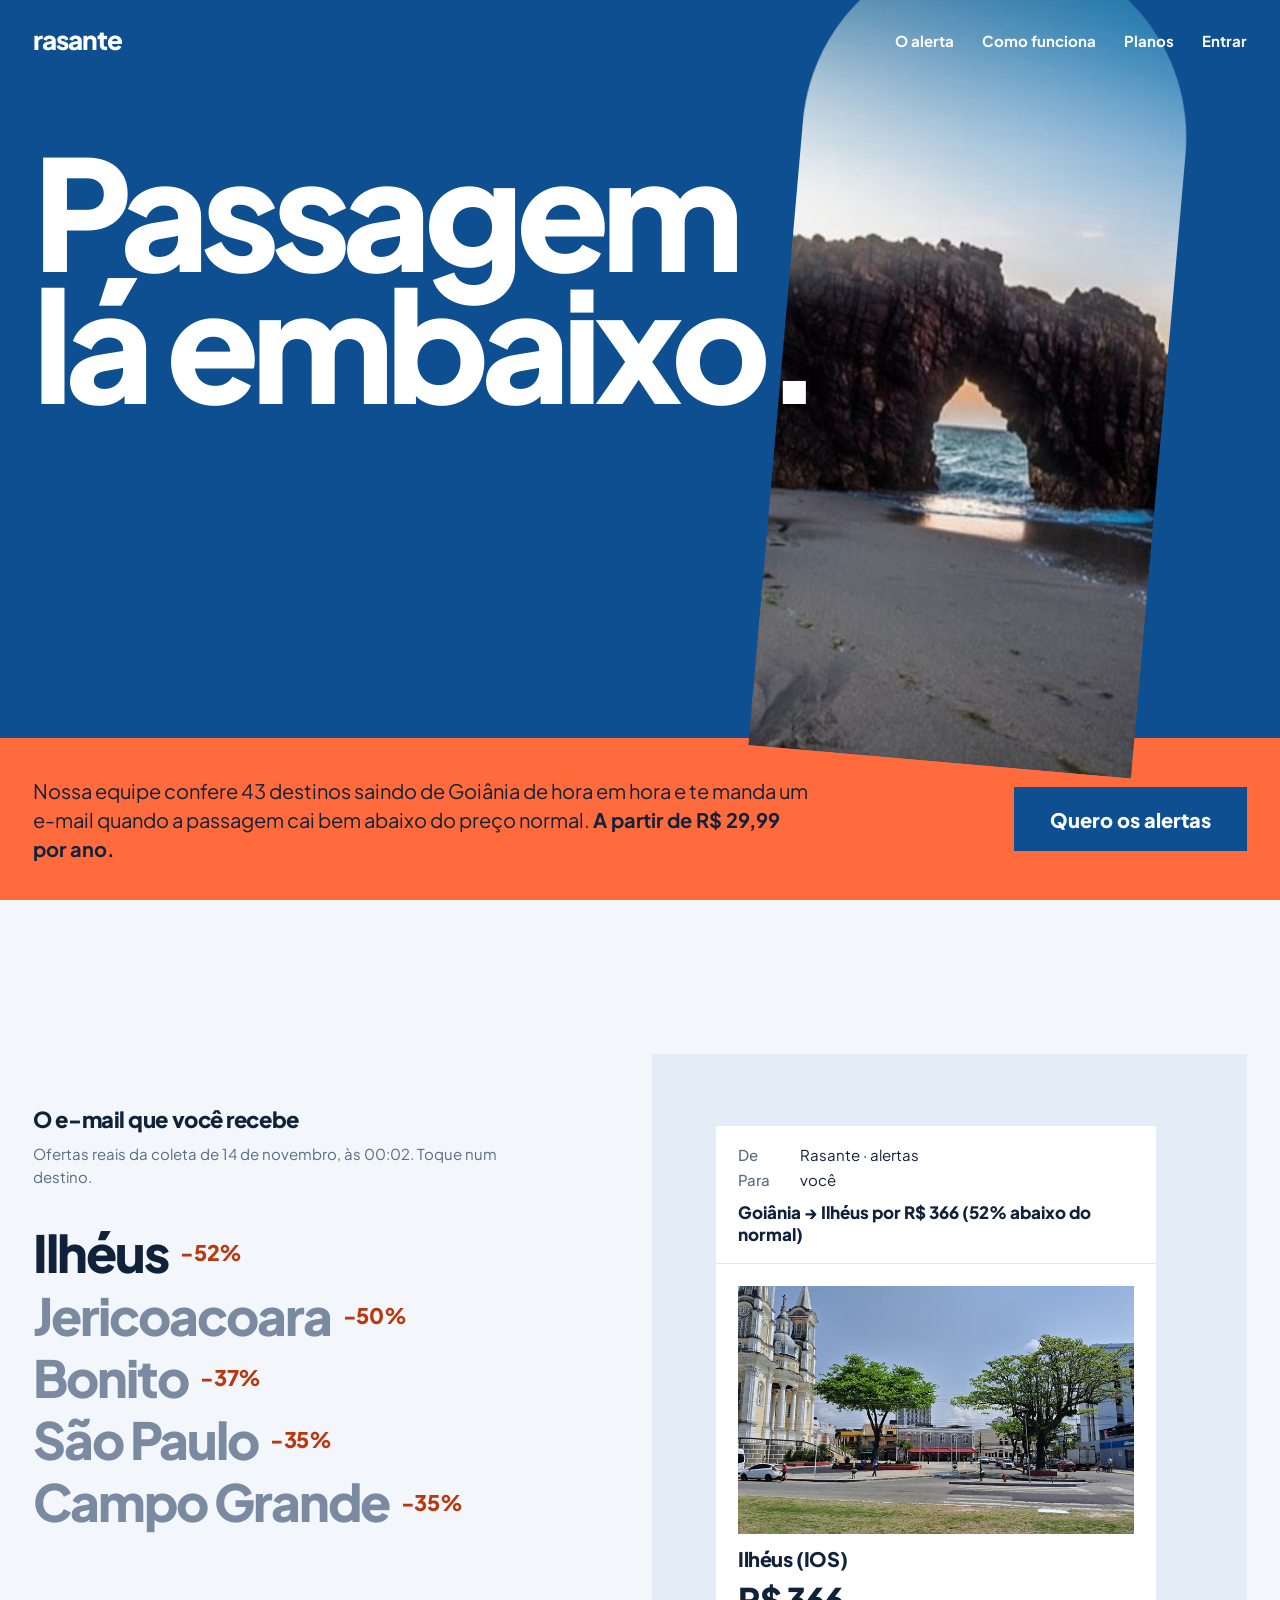
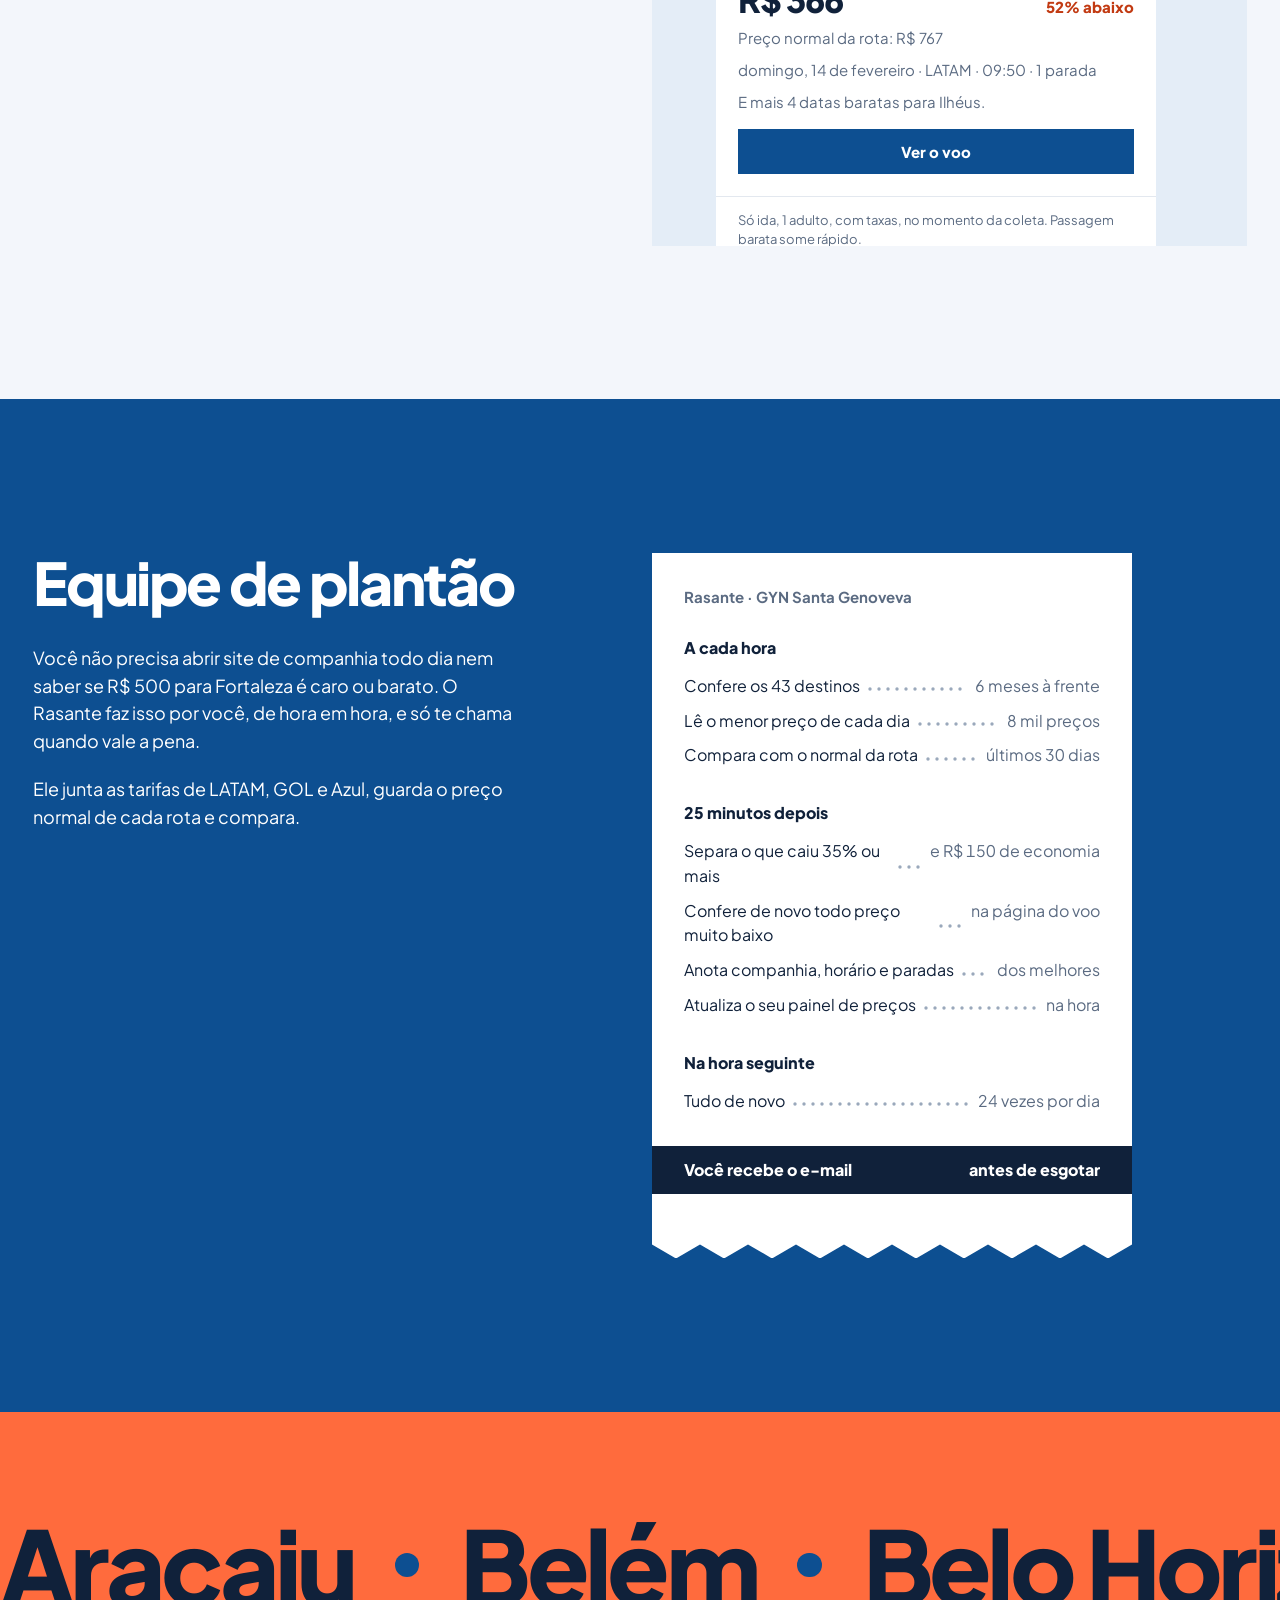
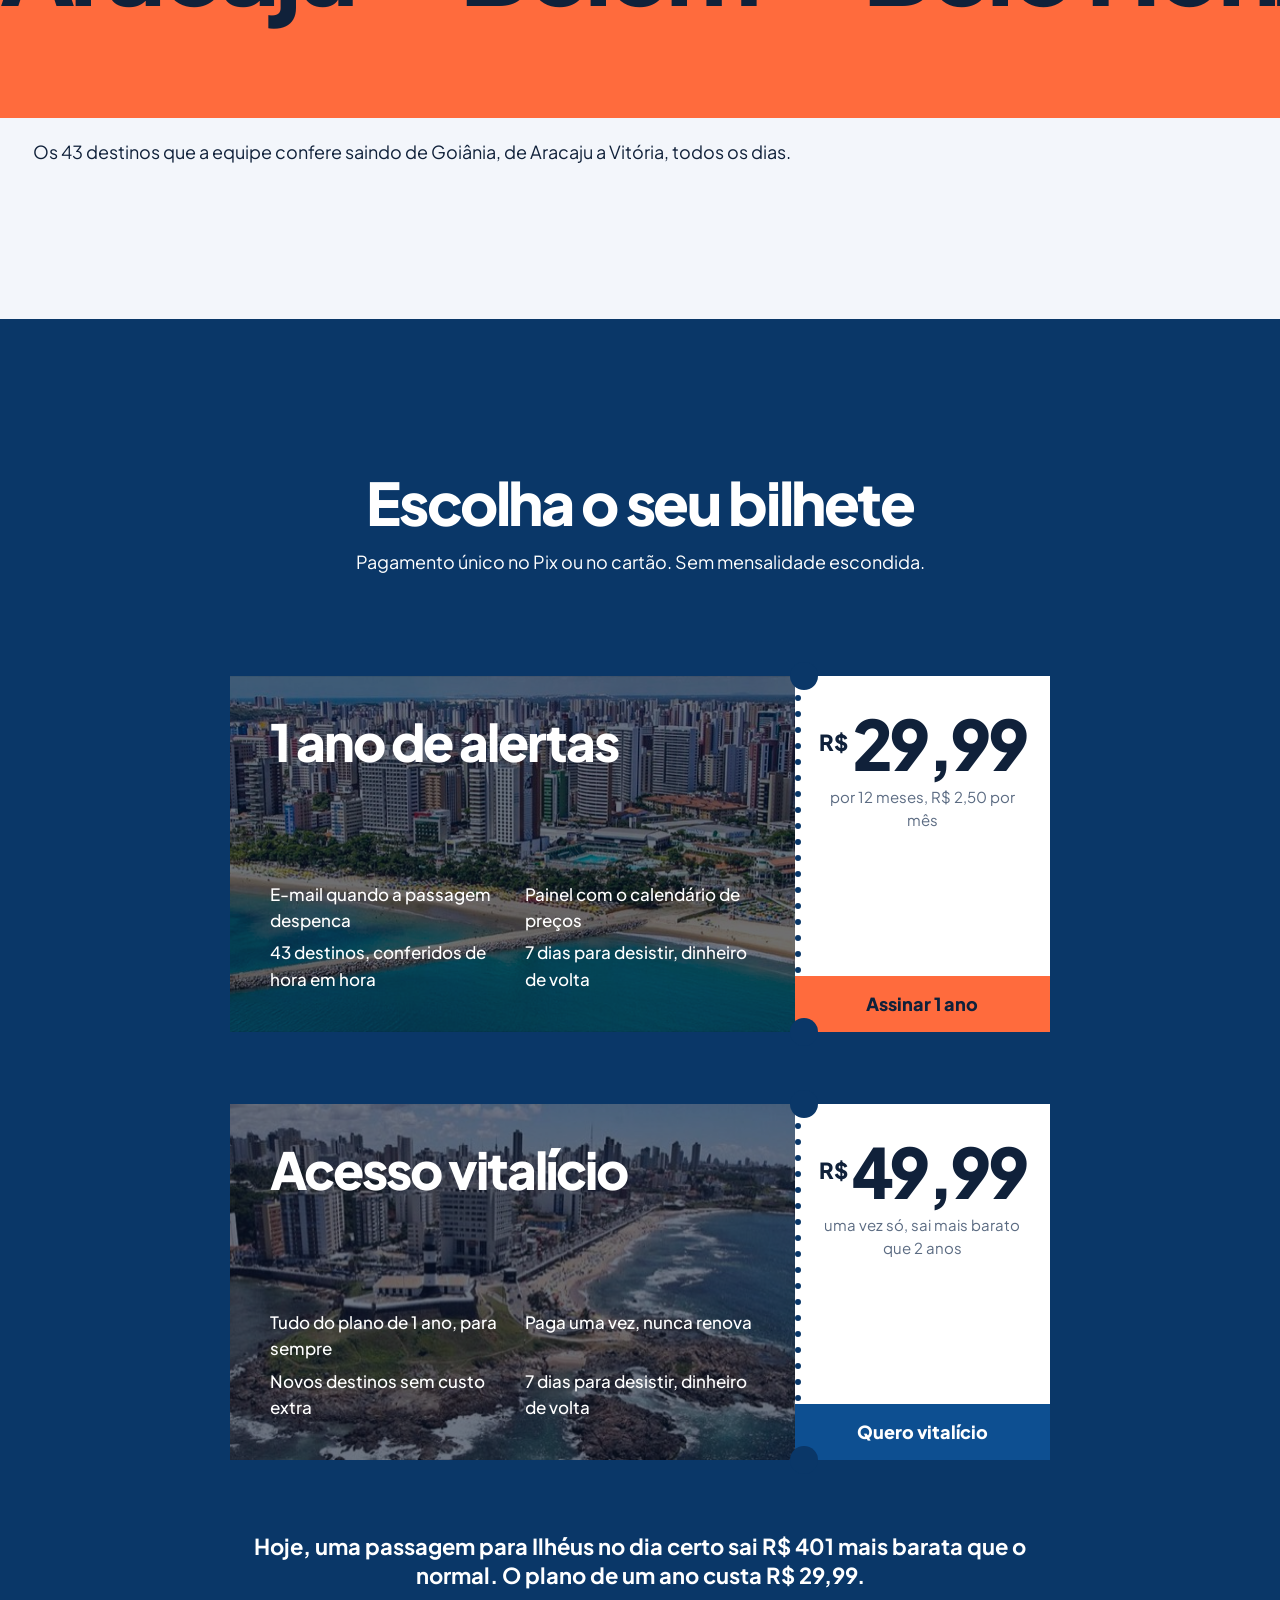
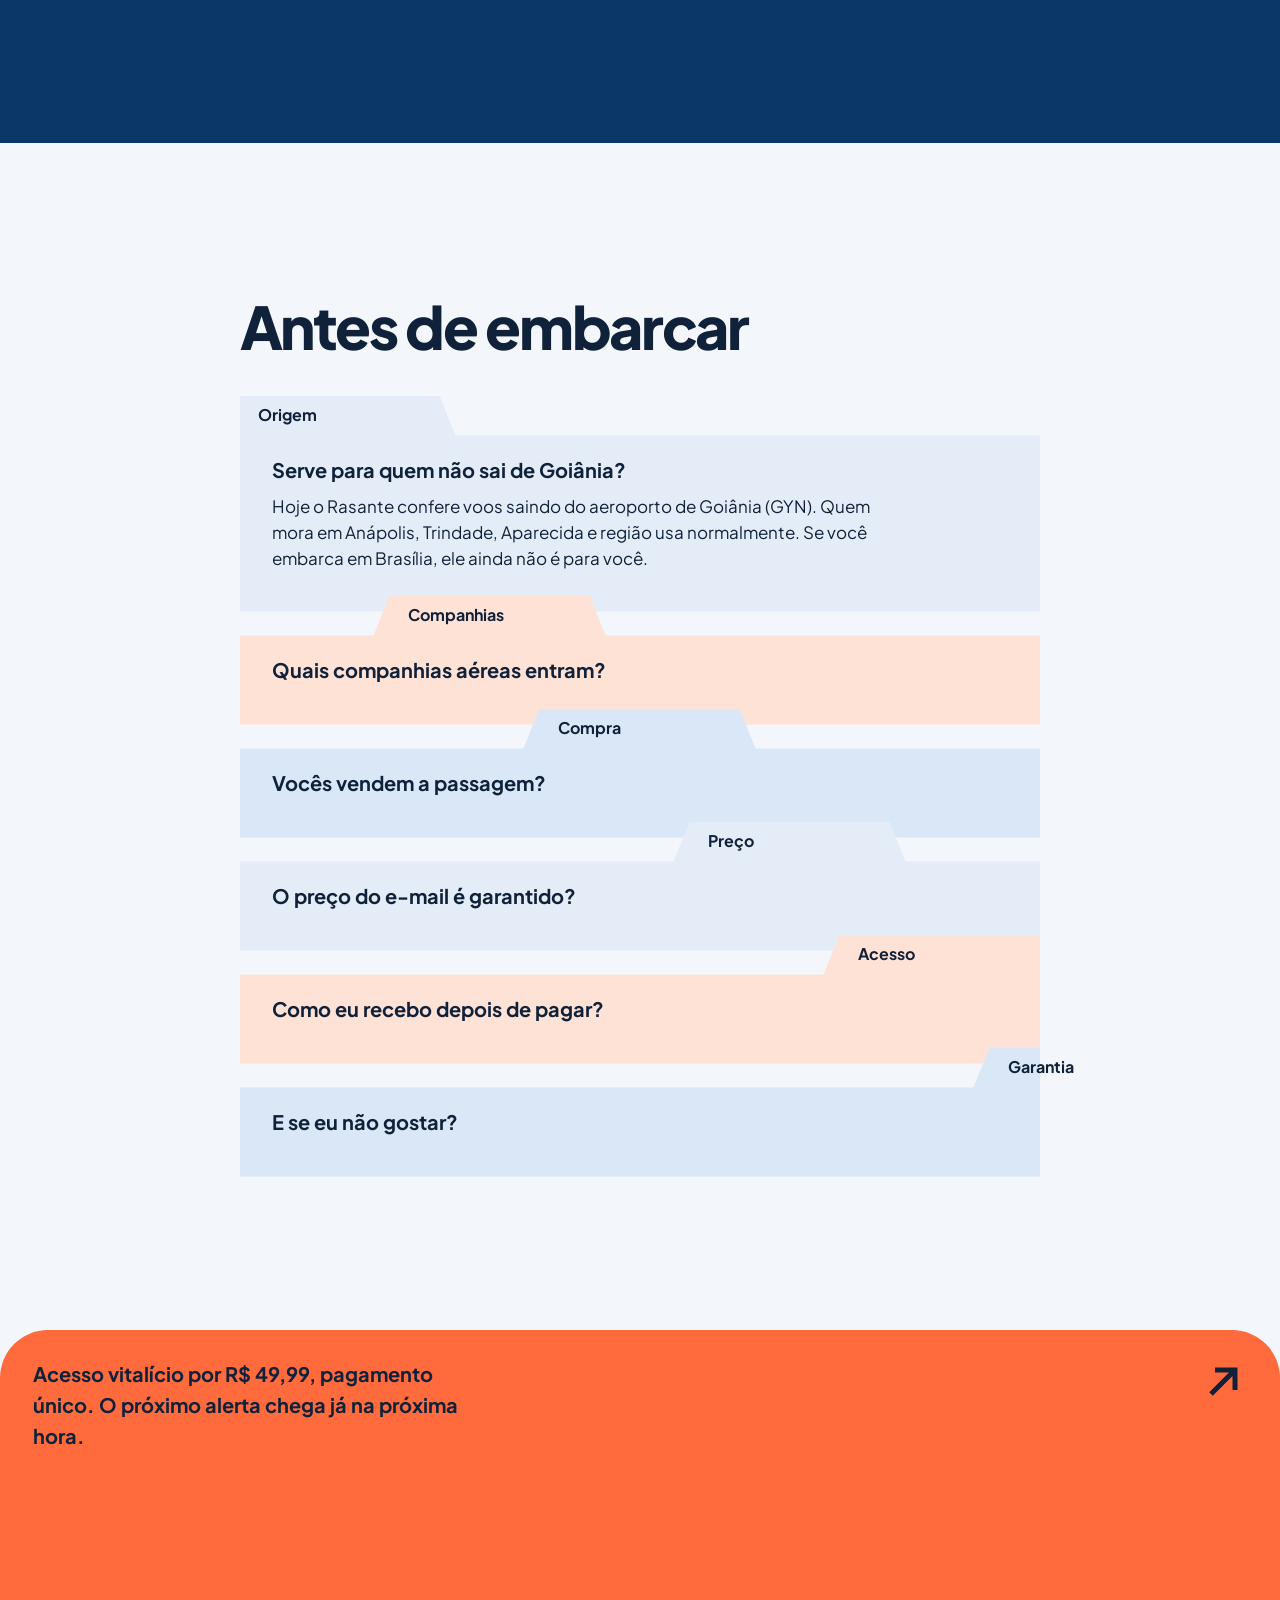
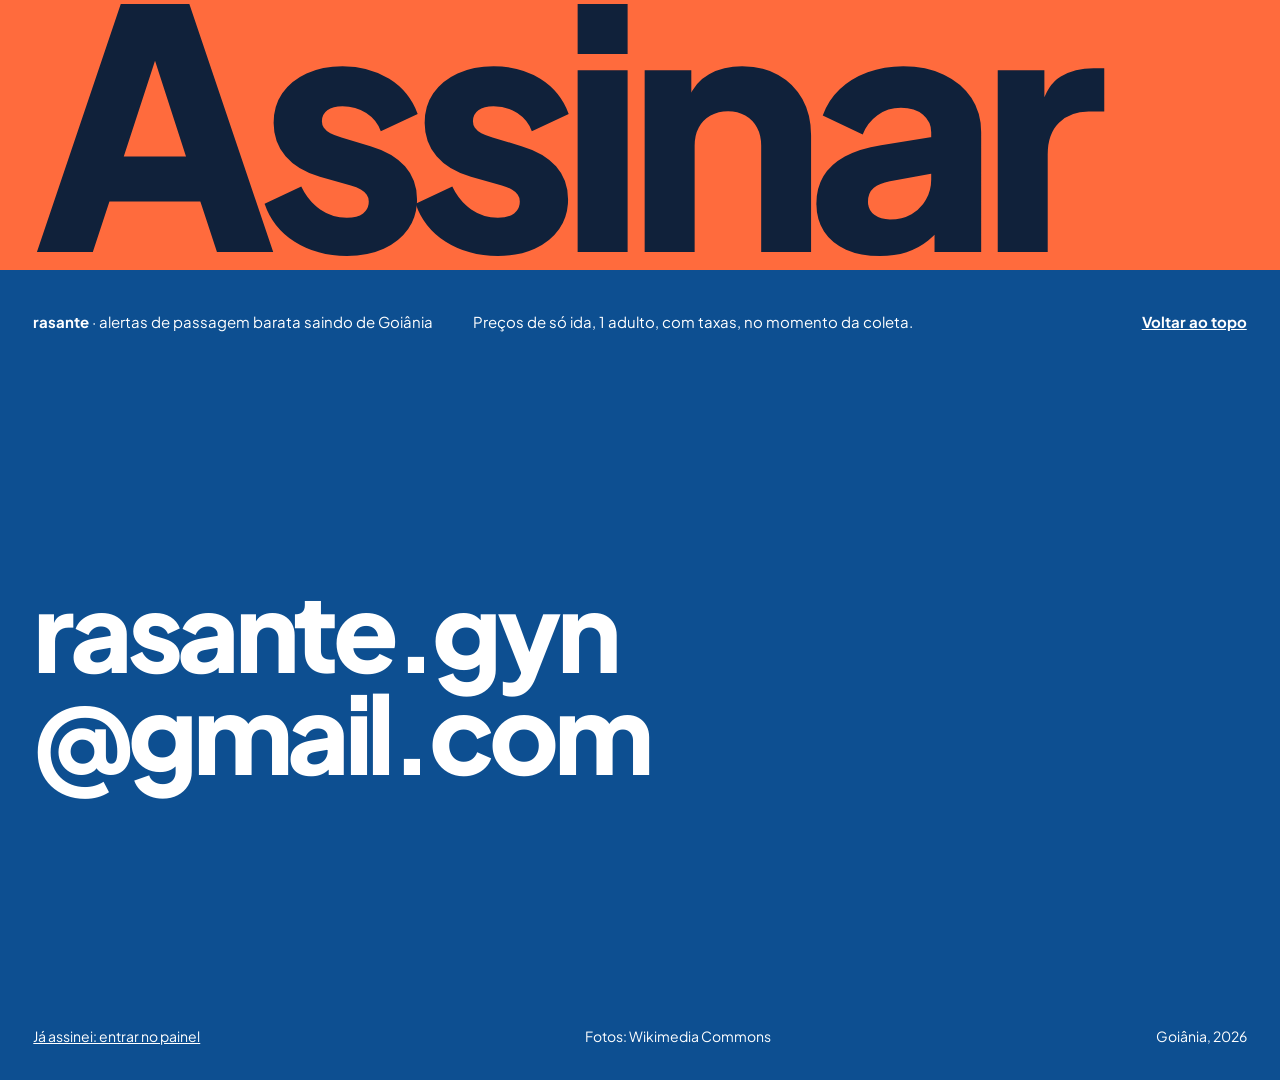
==== commit bc4d03ff: "Rasante.: painel só para quem assinou O painel de preços ganha uma tela de entrada: e-mail da compra" ====
--- a/passagens/index.html
+++ b/passagens/index.html
@@ -19,6 +19,7 @@
     <a href="#alerta">O alerta</a>
     <a href="#como">Como funciona</a>
     <a href="#planos">Planos</a>
+    <a href="painel.html">Entrar</a>
   </nav>
 </header>
 
@@ -176,13 +177,13 @@
   </div>
   <a class="rodape-contato" id="contato" href="mailto:rasante.gyn@gmail.com">rasante.gyn<br>@gmail.com</a>
   <div class="rodape-pe">
-    <a href="painel.html">Painel de preços</a>
+    <a href="painel.html">Já assinei: entrar no painel</a>
     <span>Fotos: Wikimedia Commons</span>
     <span>Goiânia, 2026</span>
   </div>
 </footer>
 
-<script src="voos.js"></script>
+<script src="amostra.js"></script>
 <script src="vendas.js"></script>
 </body>
 </html>
--- a/passagens/vendas.css
+++ b/passagens/vendas.css
@@ -282,7 +282,7 @@
   .rodape-pe { flex-direction: column; font-size: 13px; }
 }
 @media (max-width: 520px) {
-  .nav nav a:not(:last-child) { display: none; }
+  .nav nav a:nth-child(-n+2) { display: none; }
   .email { width: 340px; }
 }
 @media (max-width: 520px) {
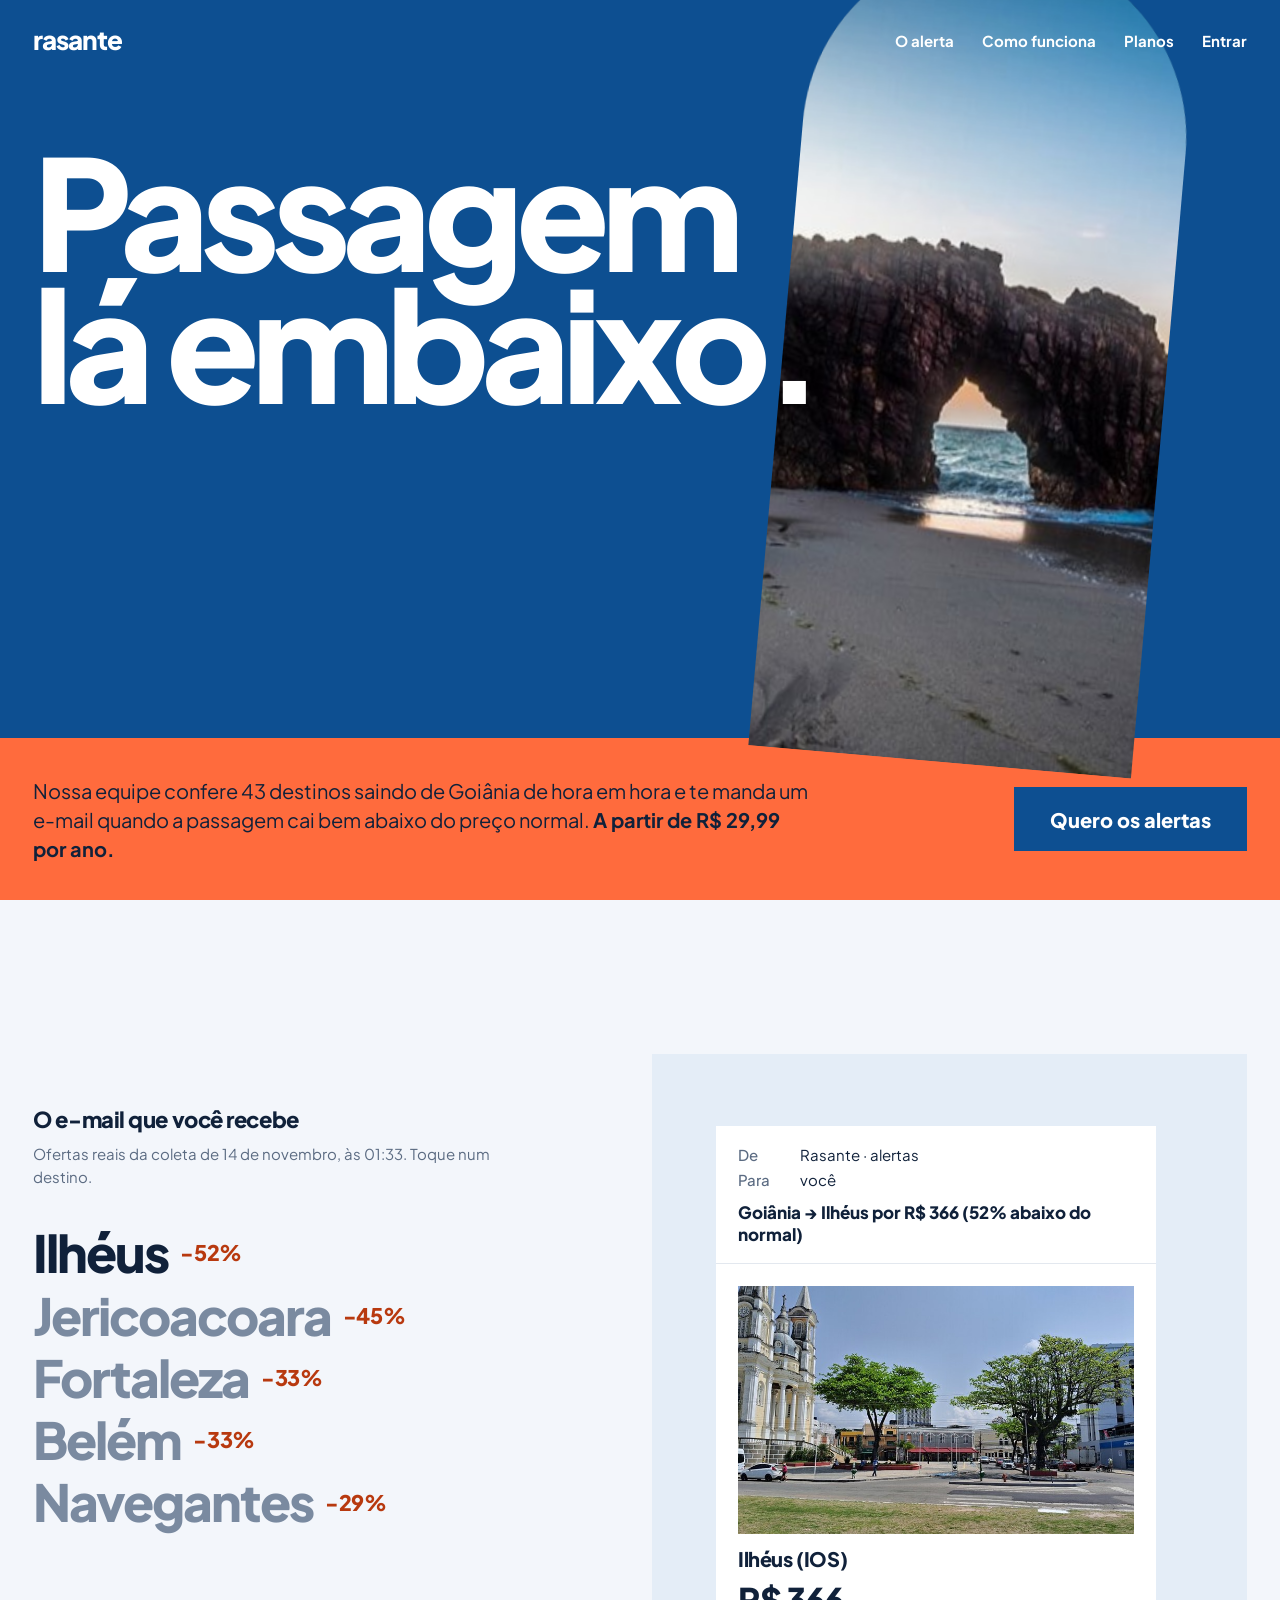
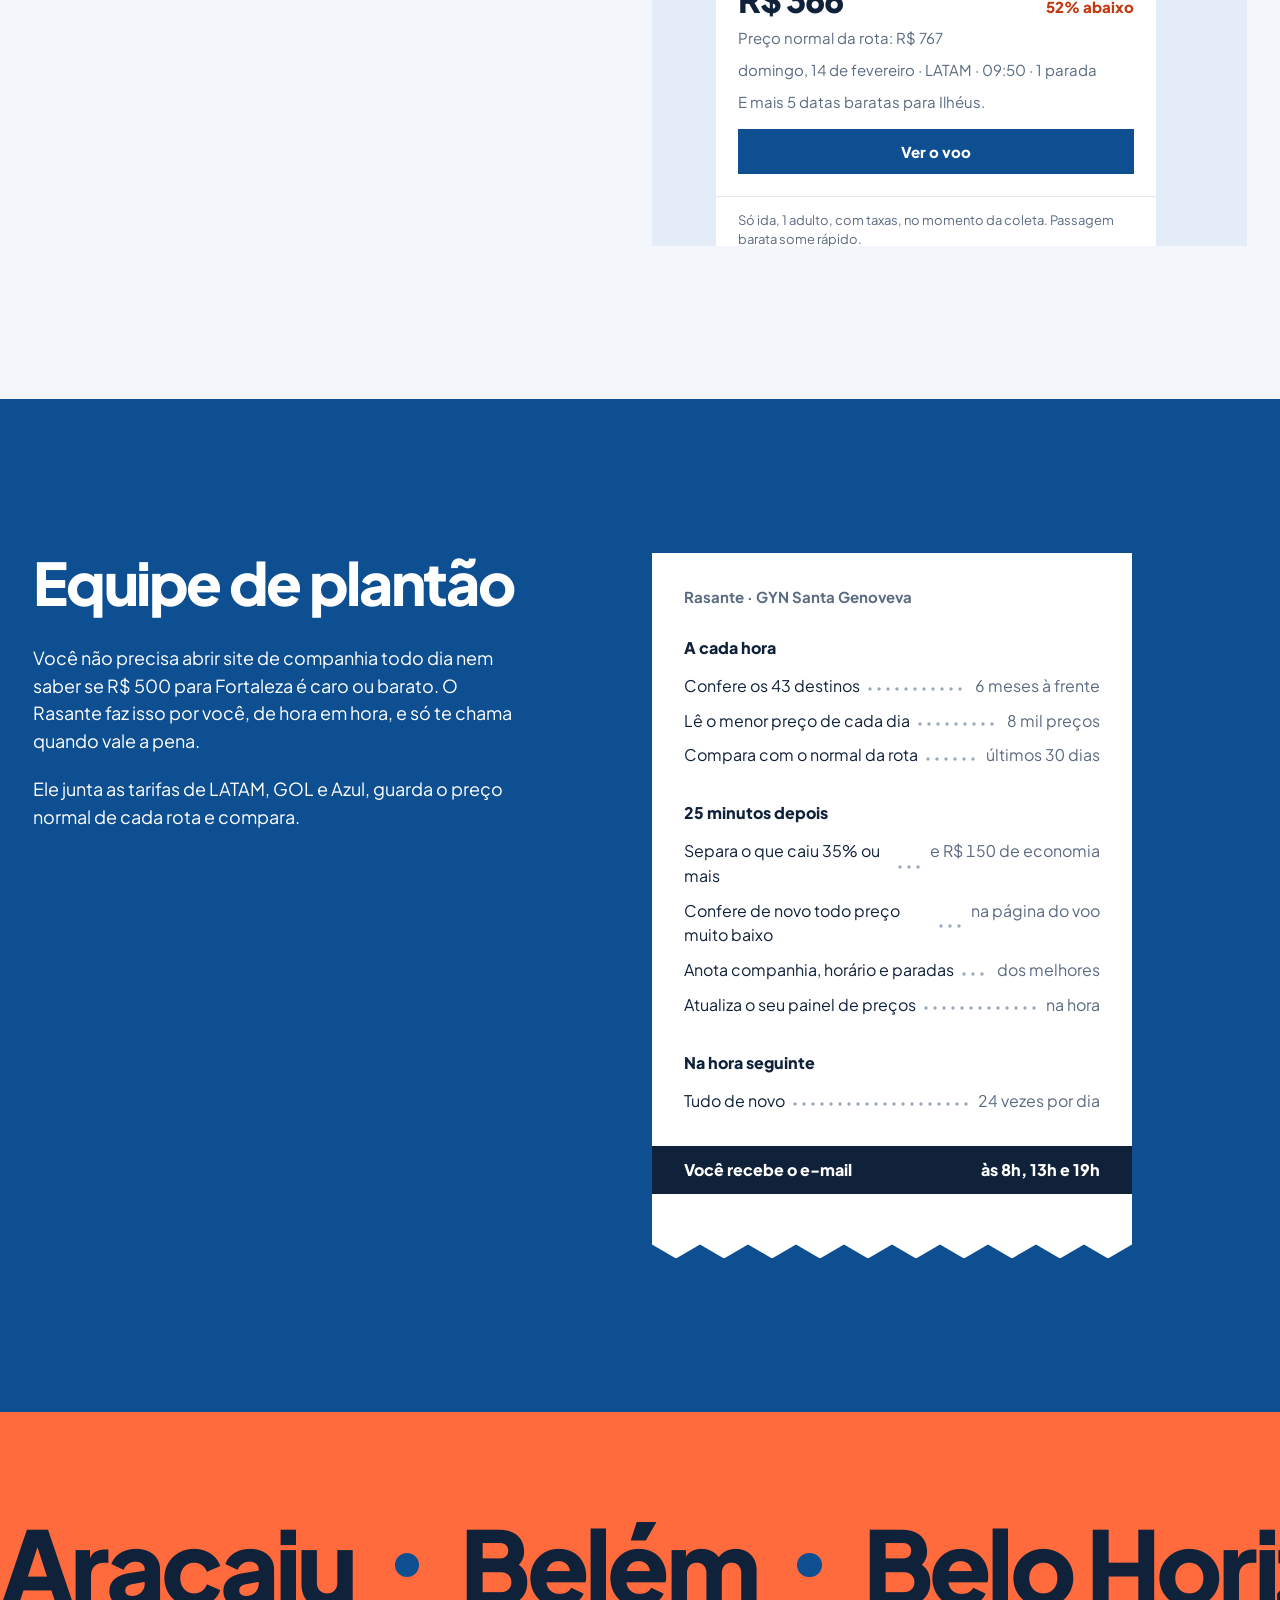
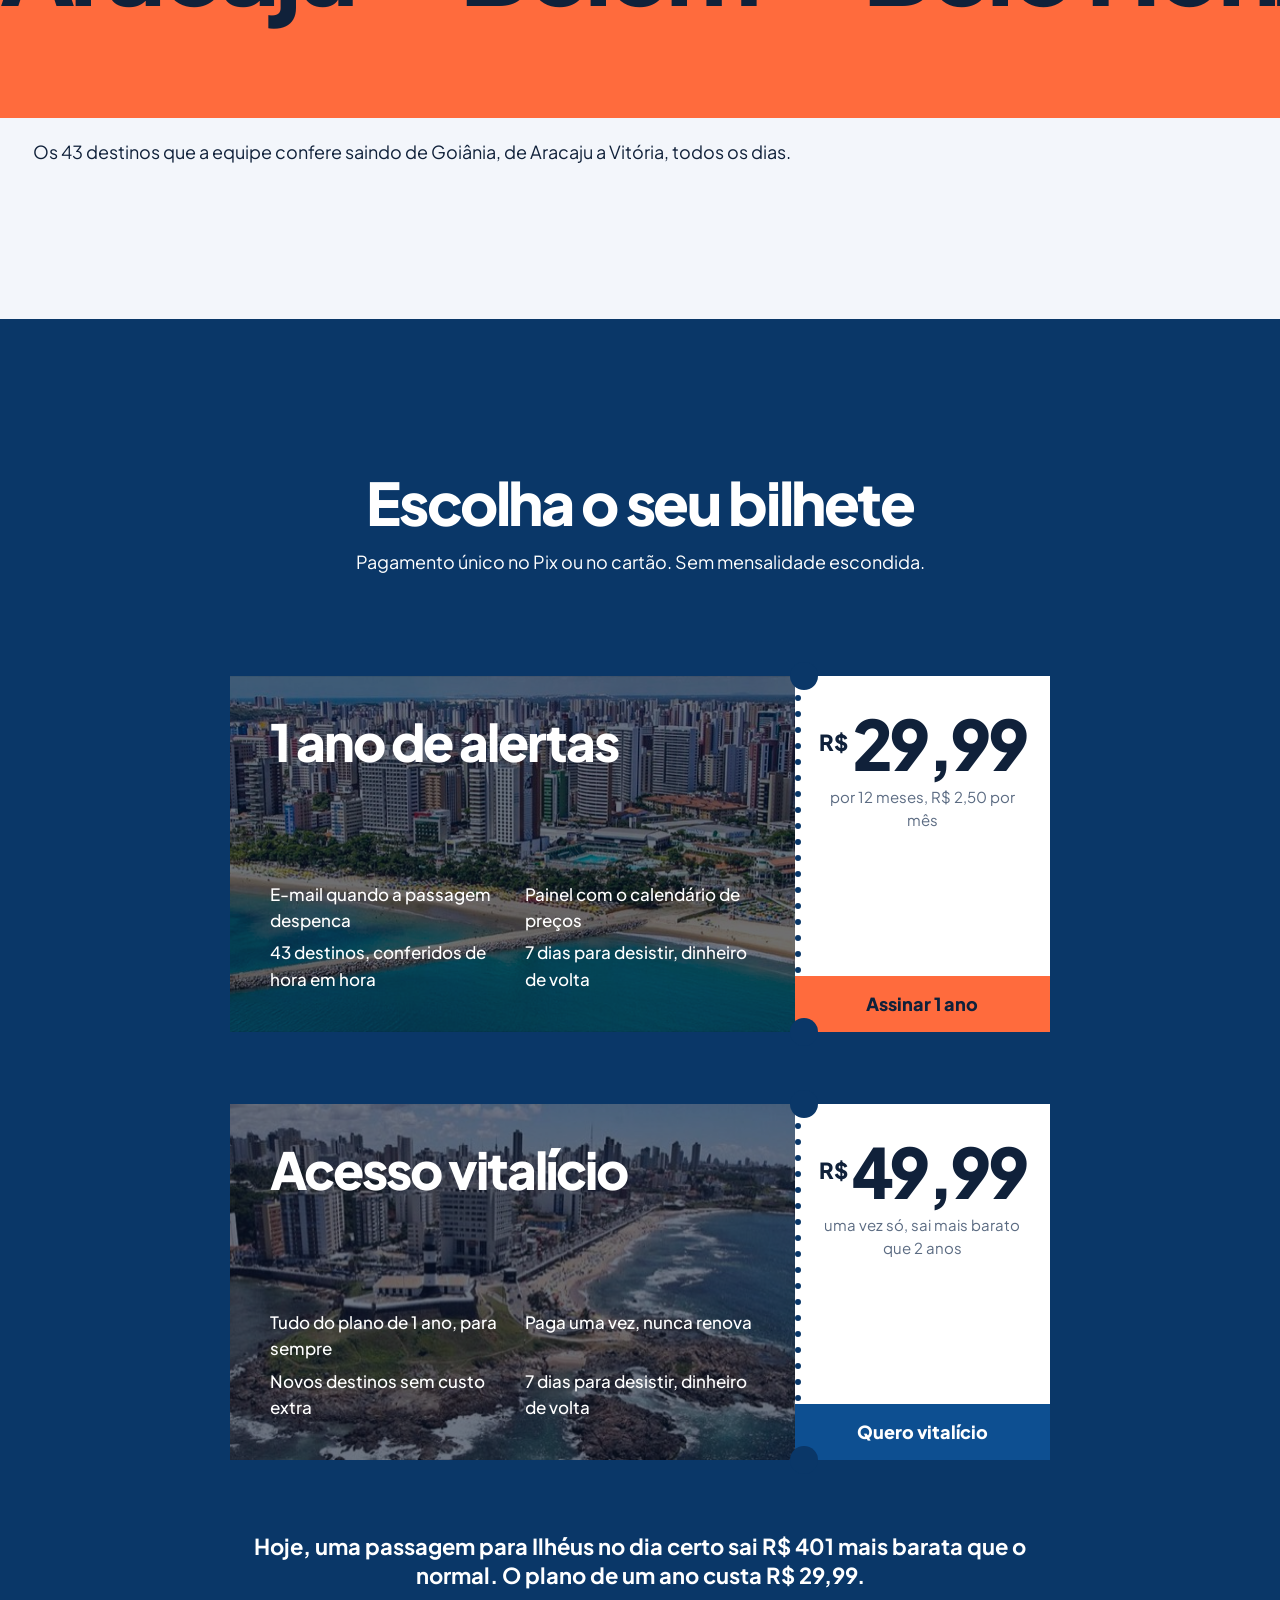
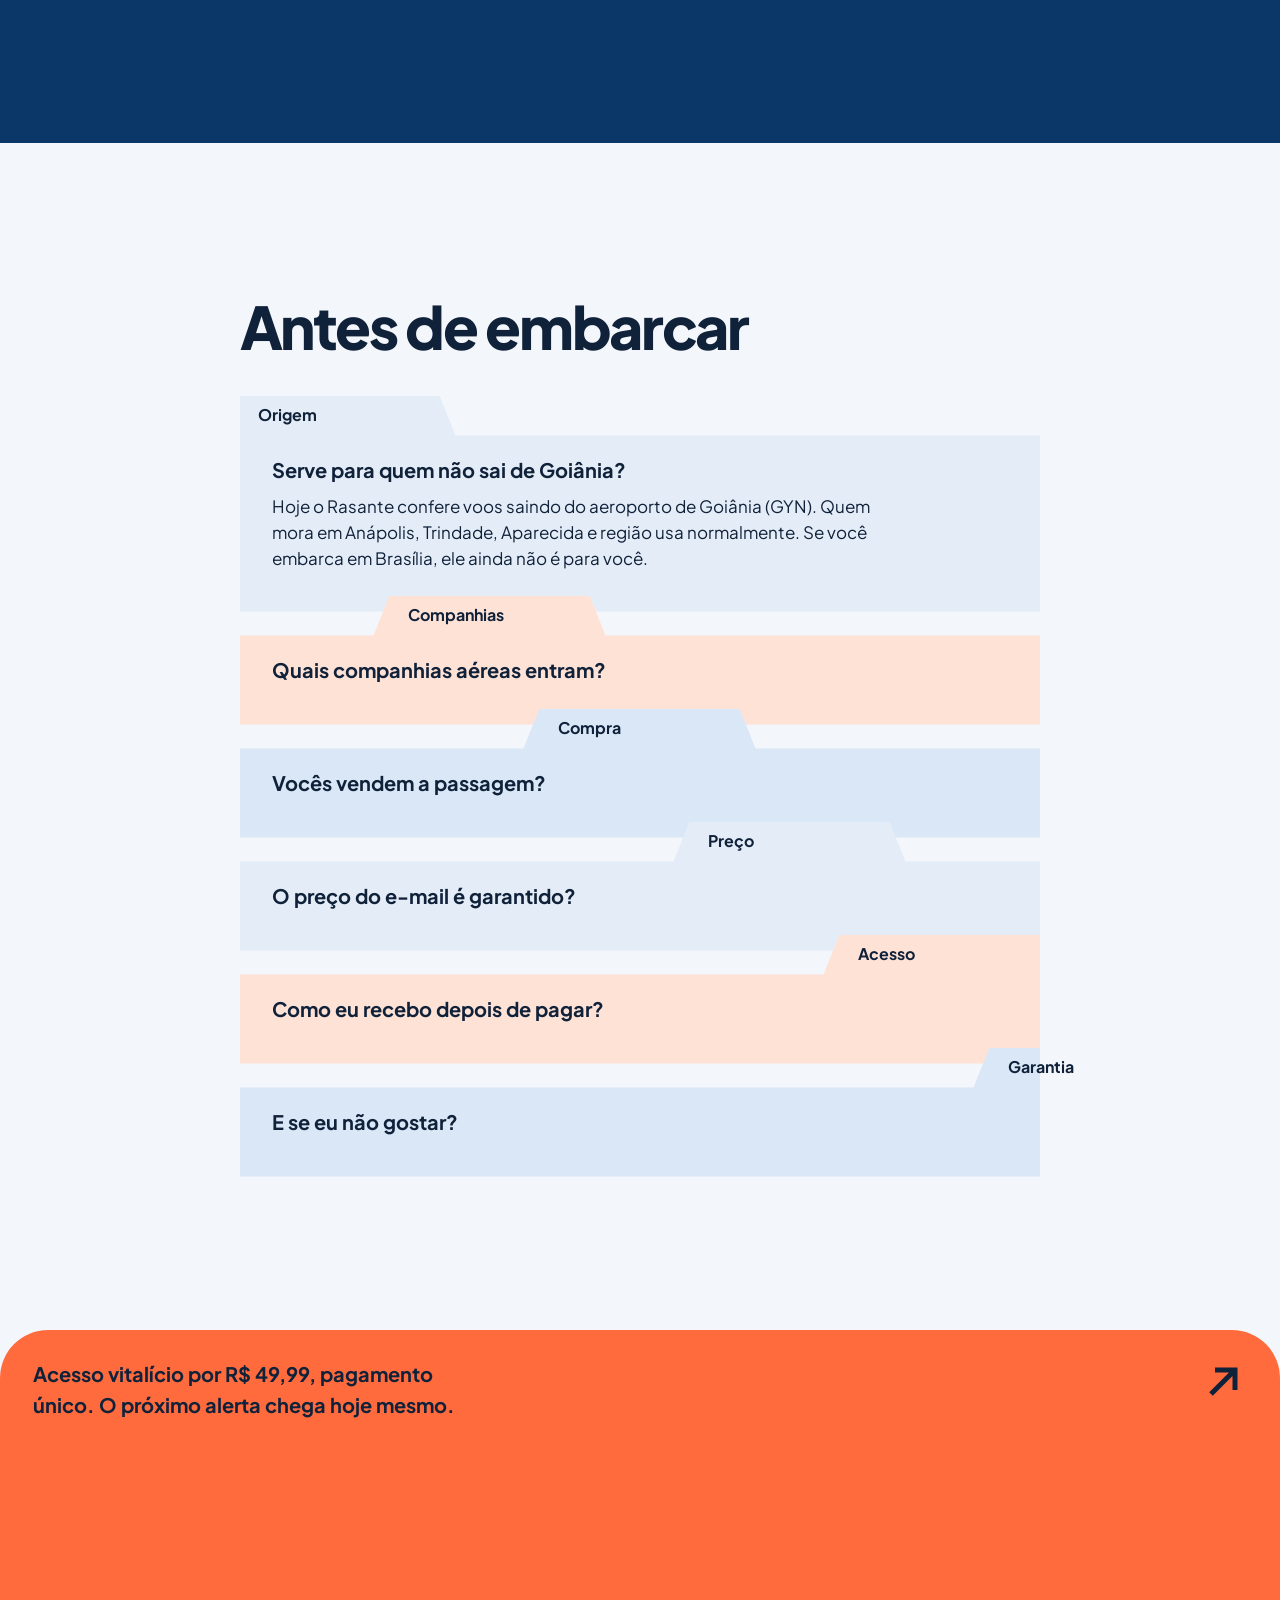
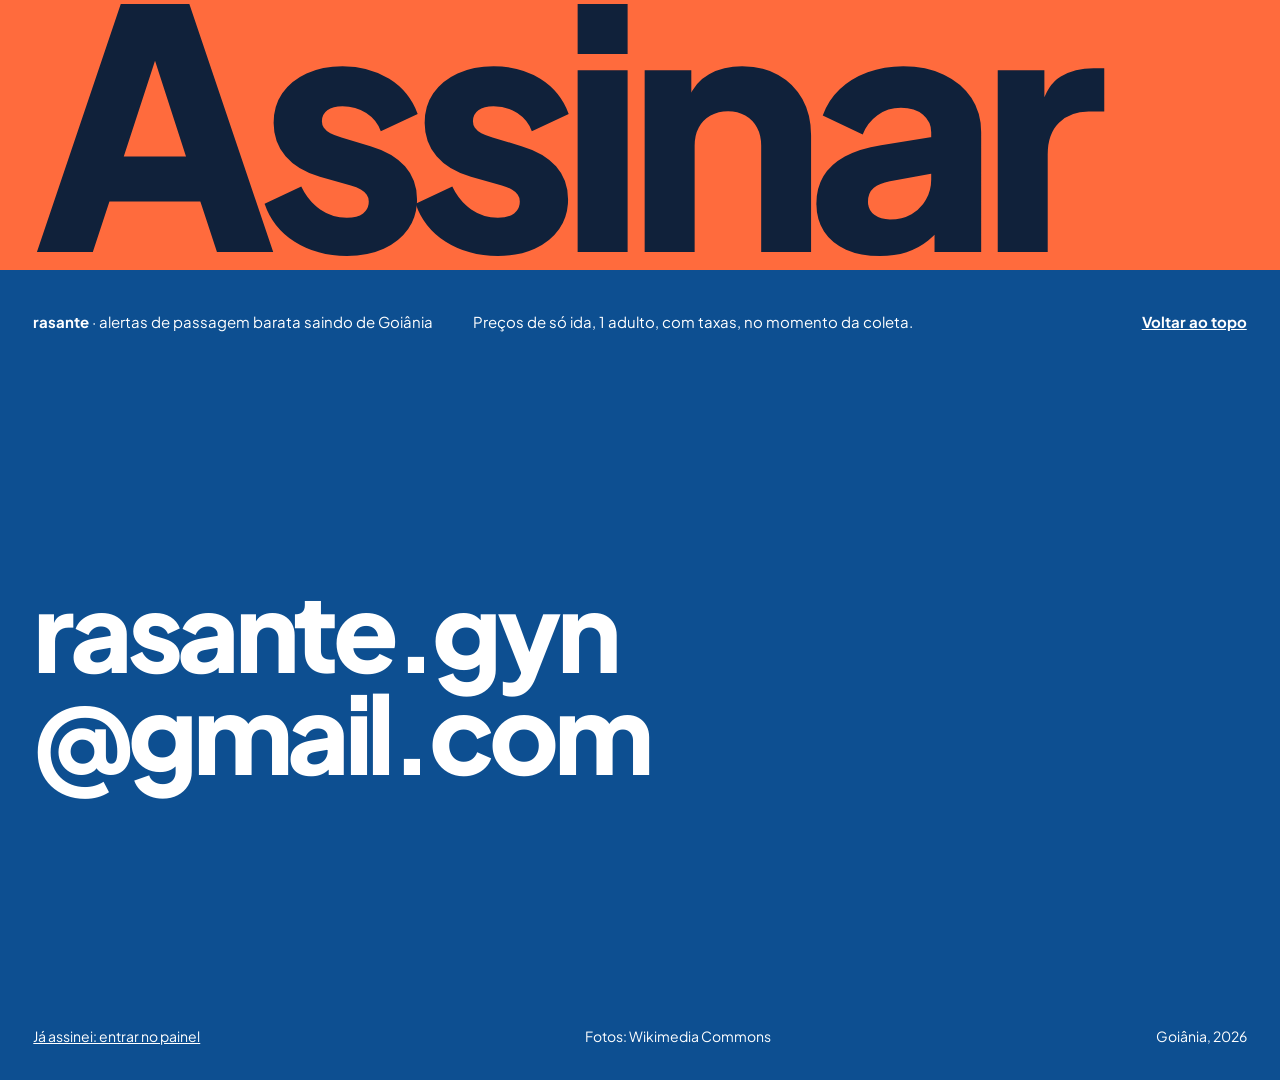
==== commit a5a47aa8: "Rasante.: alerta por e-mail no máximo 3 vezes por dia O e-mail sai às 8h, 13h e 19h (alertaHoras no " ====
--- a/passagens/index.html
+++ b/passagens/index.html
@@ -76,7 +76,7 @@
       <ul>
         <li><span>Tudo de novo</span><i></i><span>24 vezes por dia</span></li>
       </ul>
-      <p class="bilhete-fim"><span>Você recebe o e-mail</span><span>antes de esgotar</span></p>
+      <p class="bilhete-fim"><span>Você recebe o e-mail</span><span>às 8h, 13h e 19h</span></p>
     </div>
   </section>
 
@@ -149,7 +149,7 @@
       </details>
       <details class="ficha">
         <summary><span class="aba">Preço</span><span class="pergunta">O preço do e-mail é garantido?</span></summary>
-        <p>É o preço no momento da coleta. Passagem barata costuma sumir em horas, por isso a equipe confere de hora em hora e o e-mail vai na mesma hora. Confira no site antes de pagar.</p>
+        <p>É o preço no momento da coleta. Passagem barata costuma sumir em horas, por isso a equipe confere de hora em hora: o painel atualiza toda hora e o e-mail sai às 8h, 13h e 19h com tudo o que apareceu. Confira no site antes de pagar.</p>
       </details>
       <details class="ficha">
         <summary><span class="aba">Acesso</span><span class="pergunta">Como eu recebo depois de pagar?</span></summary>
@@ -163,7 +163,7 @@
   </section>
 
   <a class="final" id="comprar-final" href="https://pay.kiwify.com.br/M8Yt5l7">
-    <span class="final-frase">Acesso vitalício por R$ 49,99, pagamento único. O próximo alerta chega já na próxima hora.</span>
+    <span class="final-frase">Acesso vitalício por R$ 49,99, pagamento único. O próximo alerta chega hoje mesmo.</span>
     <svg class="final-seta" viewBox="0 0 48 48" aria-hidden="true"><path d="M12 36 36 12M16 12h20v20" fill="none" stroke="currentColor" stroke-width="5"/></svg>
     <span class="final-palavra">Assinar</span>
   </a>
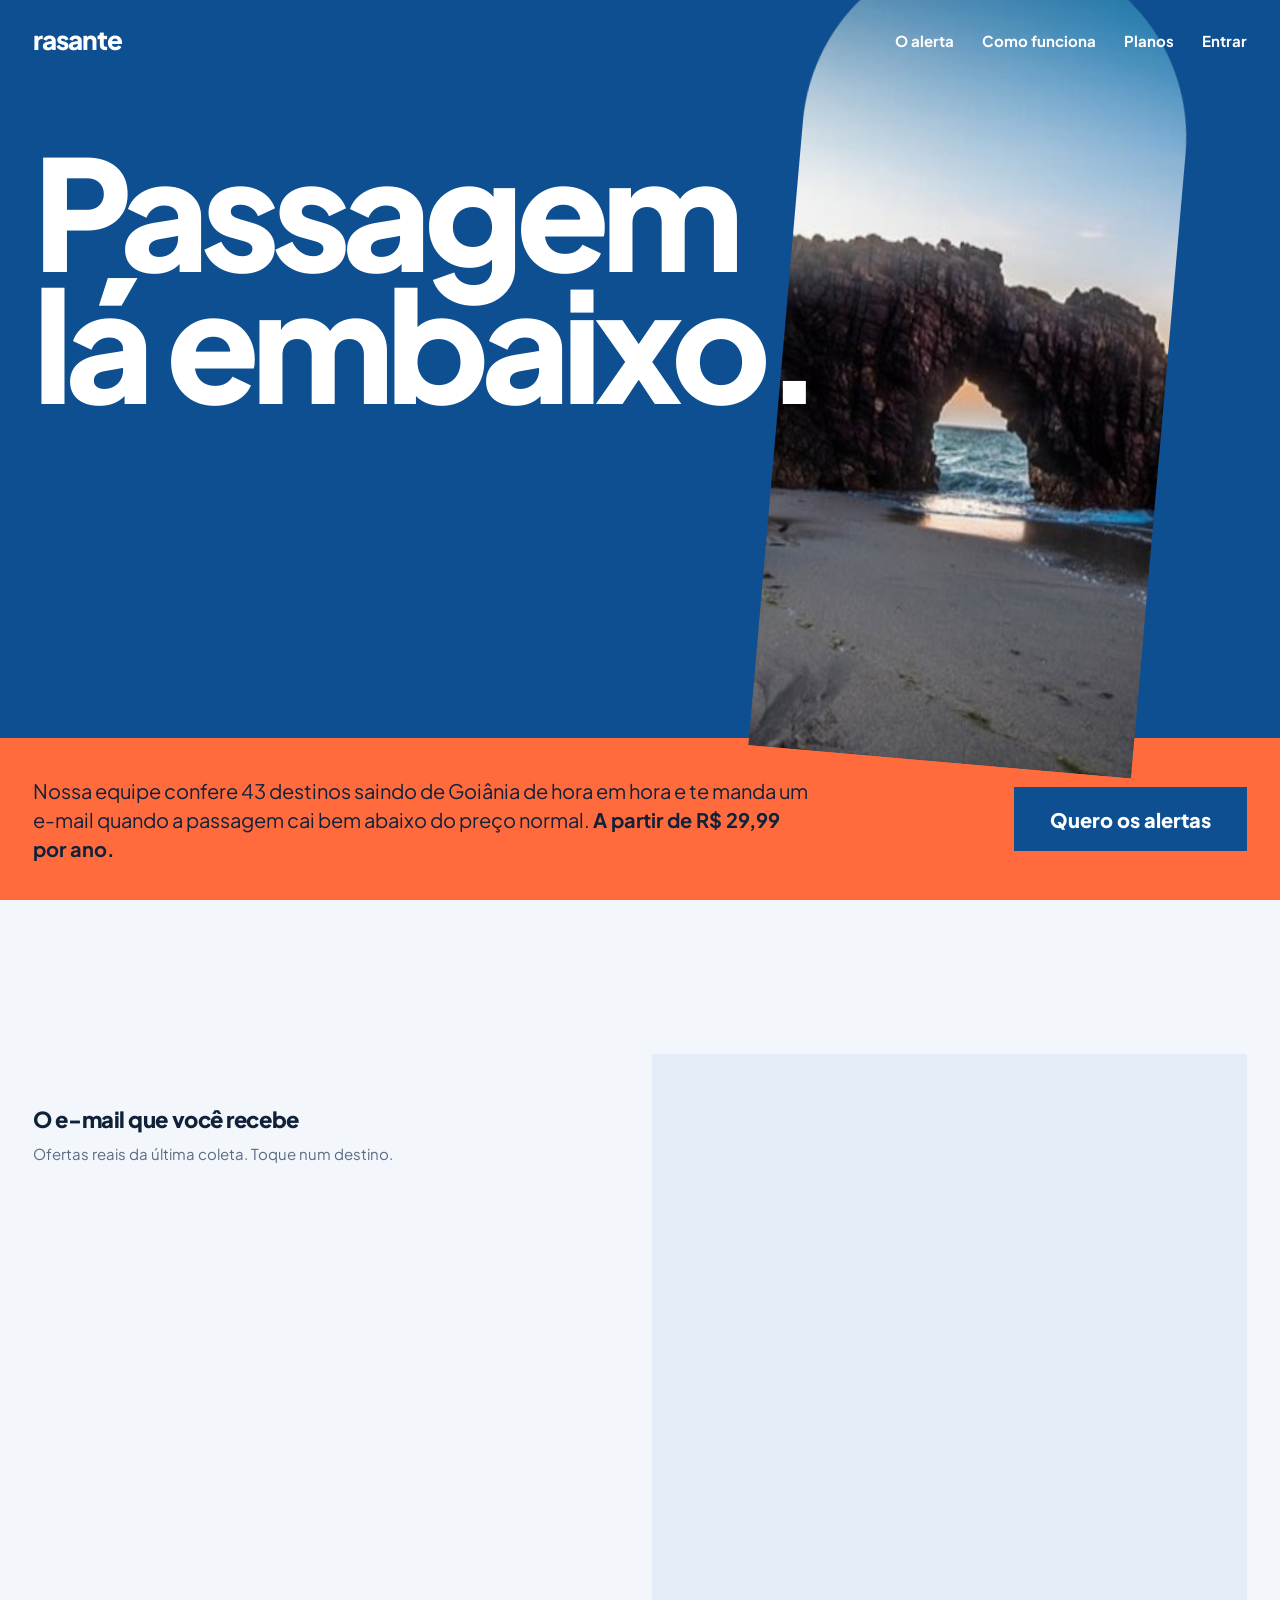
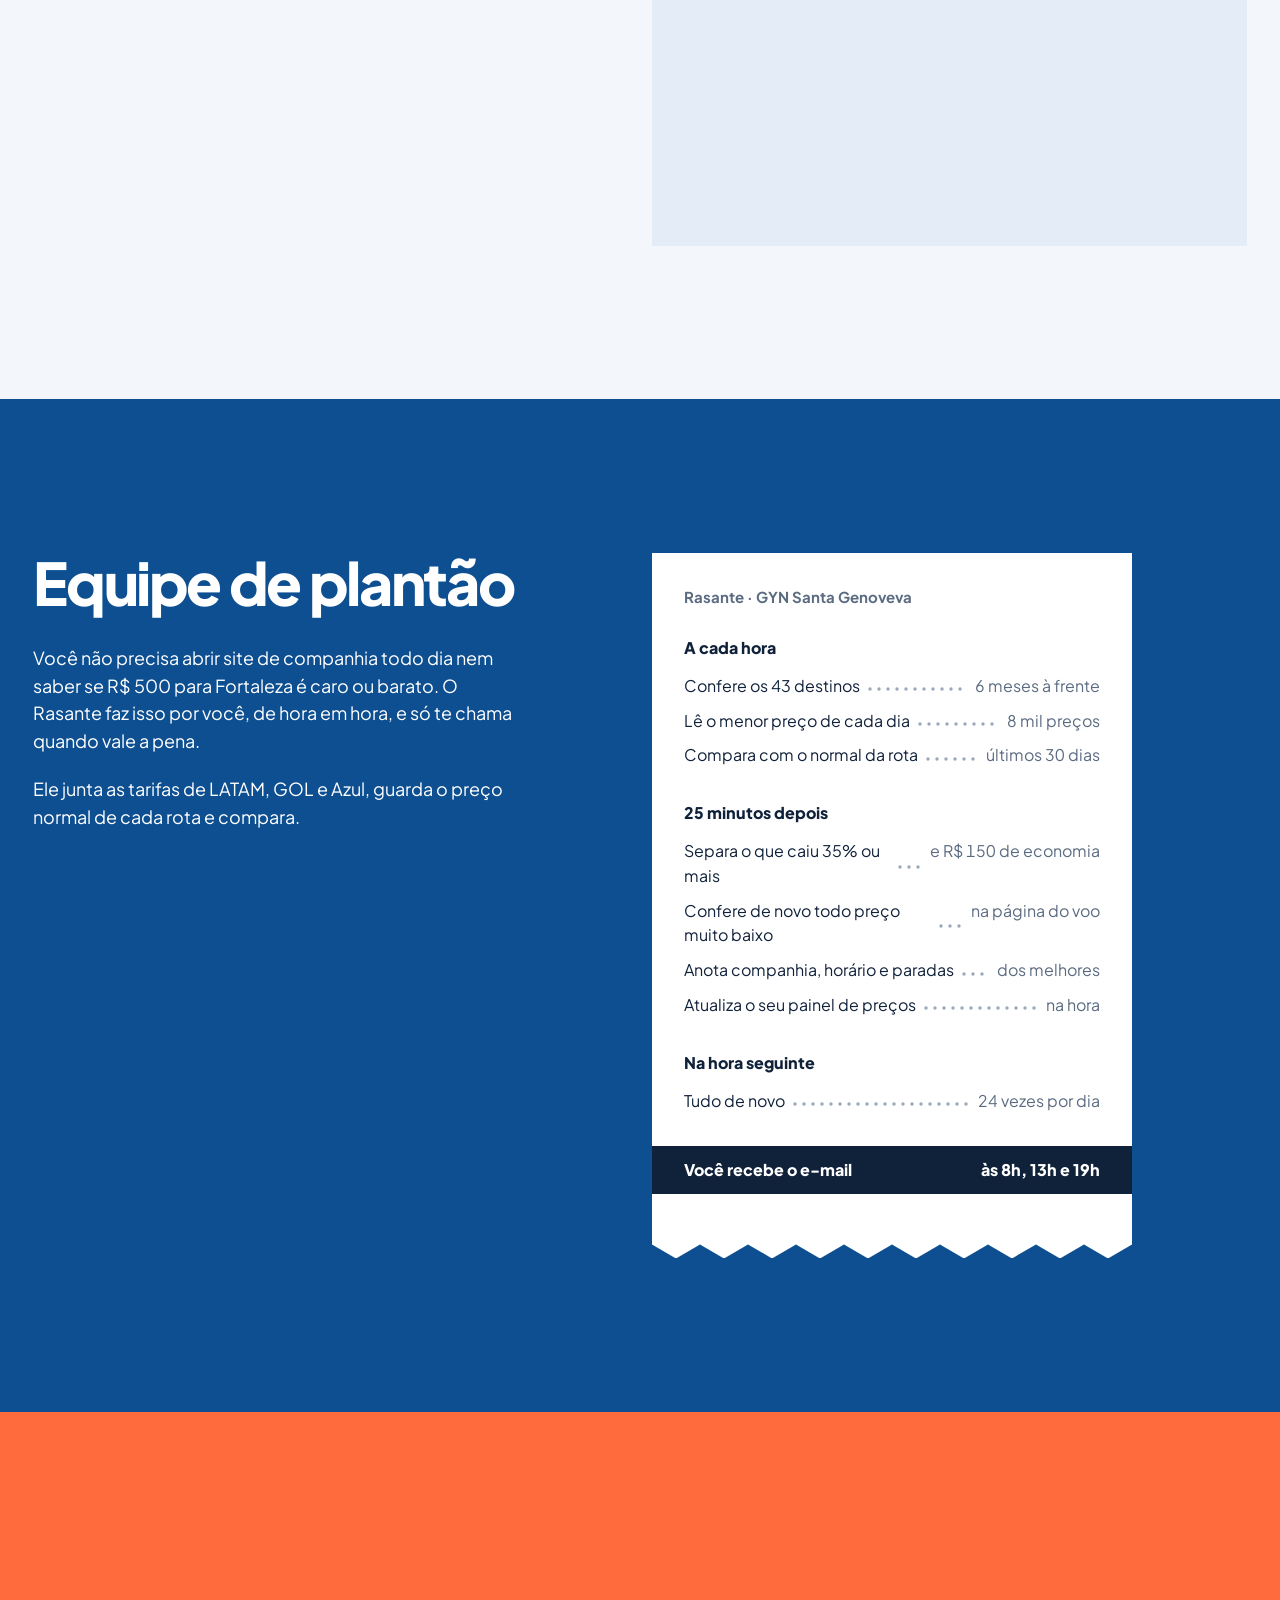
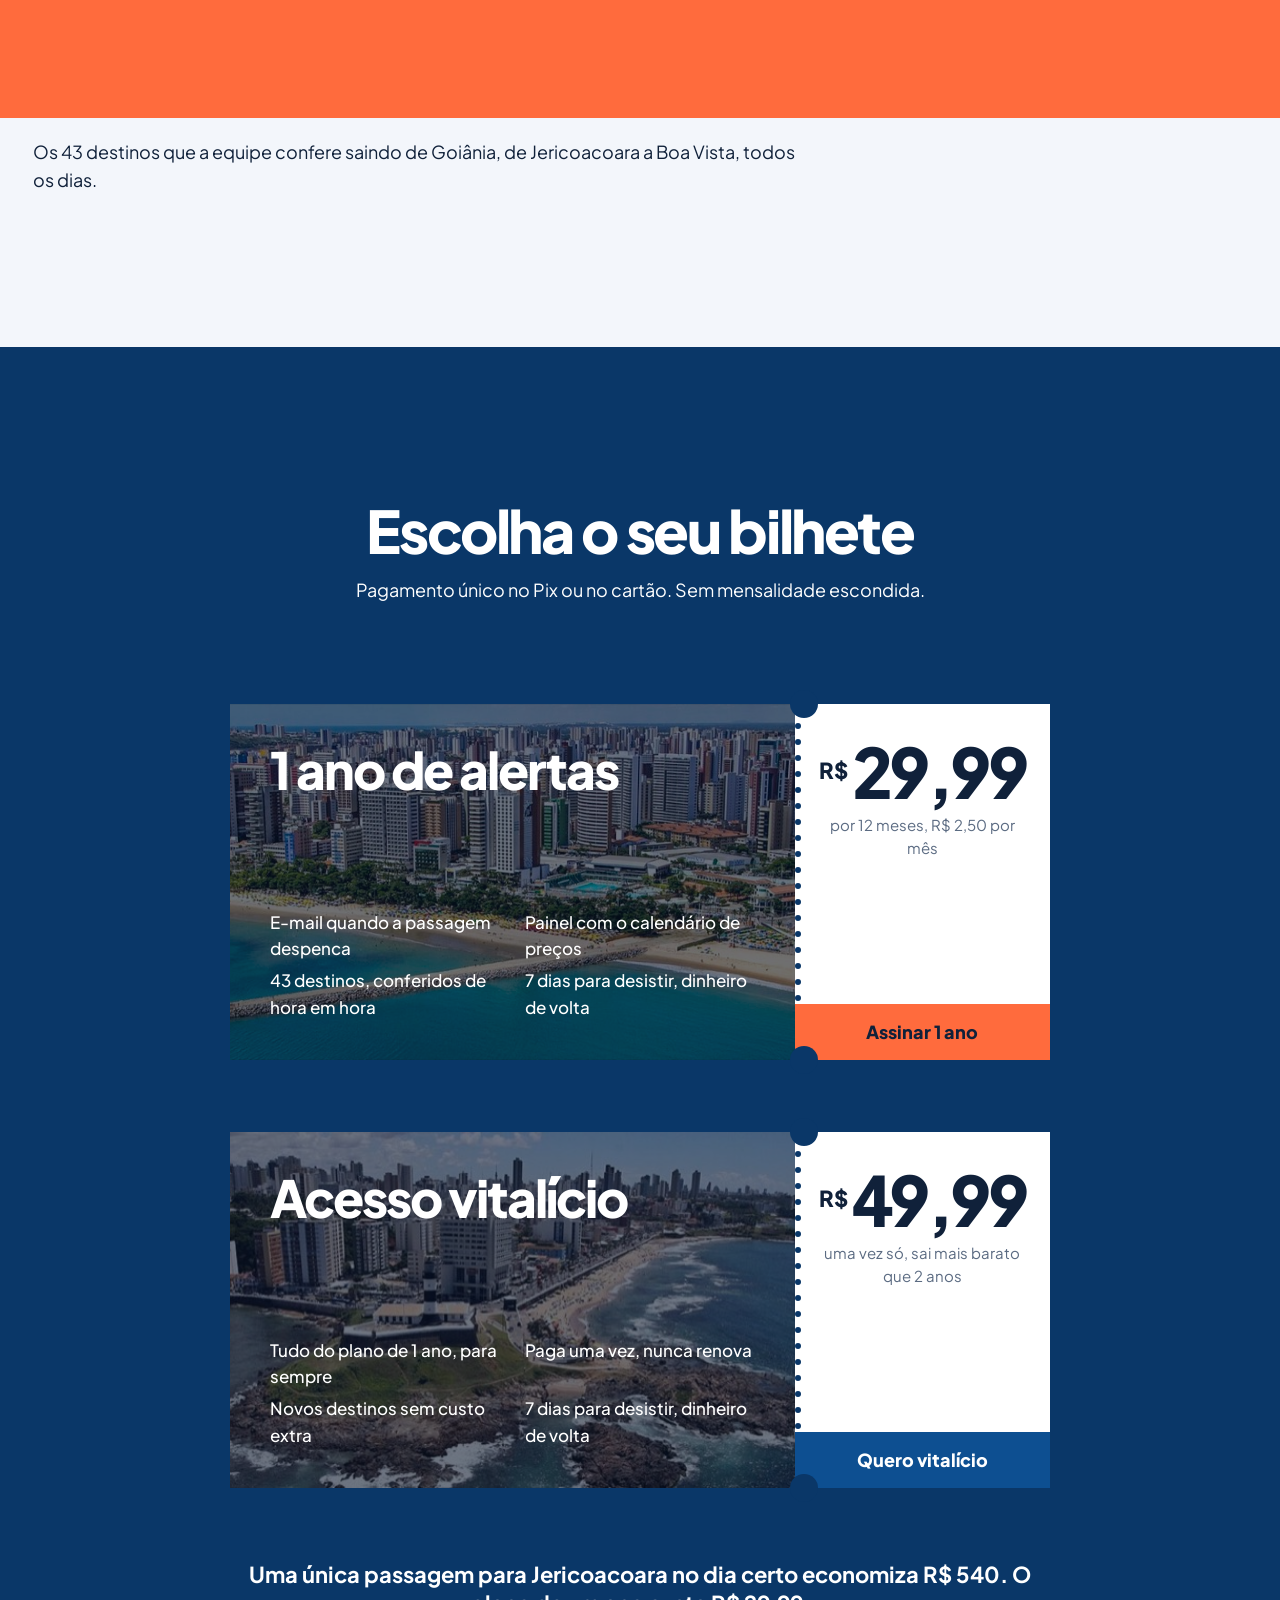
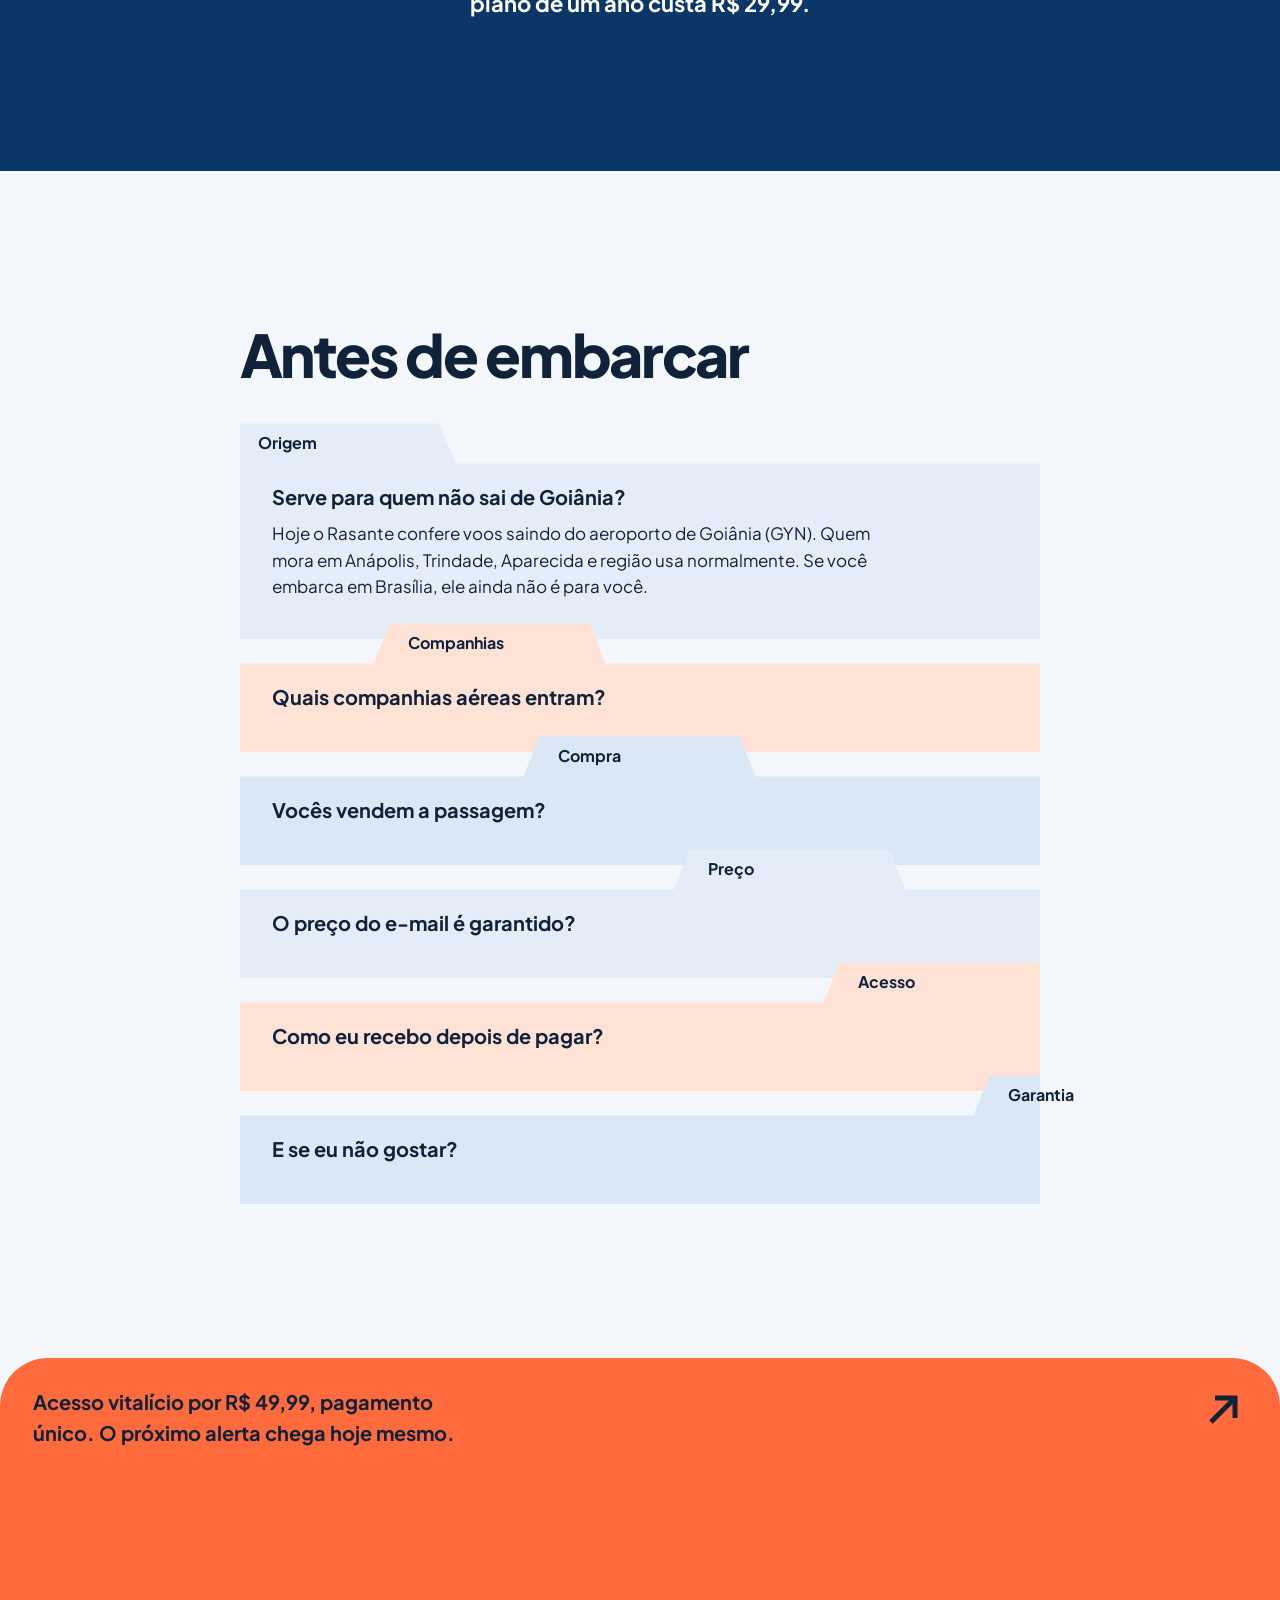
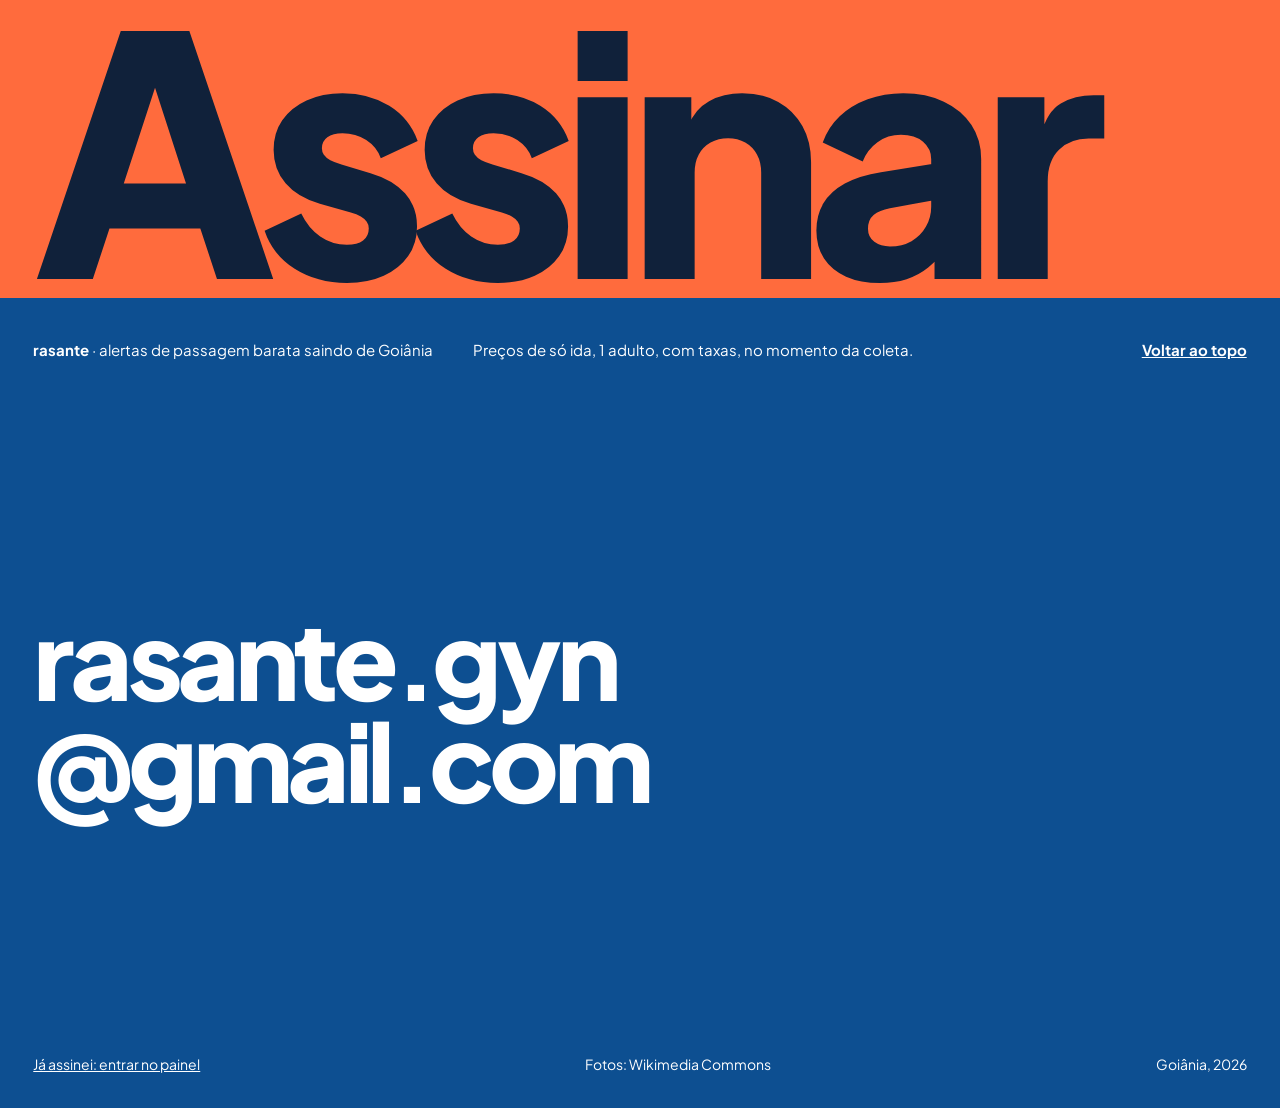
==== commit 9a973991: "Rasante.: amostra da página de vendas vem do Supabase O robô grava a amostra das 5 maiores ofertas j" ====
--- a/passagens/index.html
+++ b/passagens/index.html
@@ -183,7 +183,10 @@
   </div>
 </footer>
 
-<script src="amostra.js"></script>
-<script src="vendas.js"></script>
+<script>
+  /* as 5 maiores ofertas da última coleta vêm do servidor; sem elas a página funciona igual, só sem o e-mail de exemplo */
+  fetch("https://jnkvvtdfsfugigcaqplk.supabase.co/functions/v1/amostra").then((r) => (r.ok ? r.json() : null)).then((d) => { if (d && d.destinos) window.RASANTE = d; }).catch(() => {})
+    .finally(() => { const s = document.createElement("script"); s.src = "vendas.js"; document.body.appendChild(s); });
+</script>
 </body>
 </html>
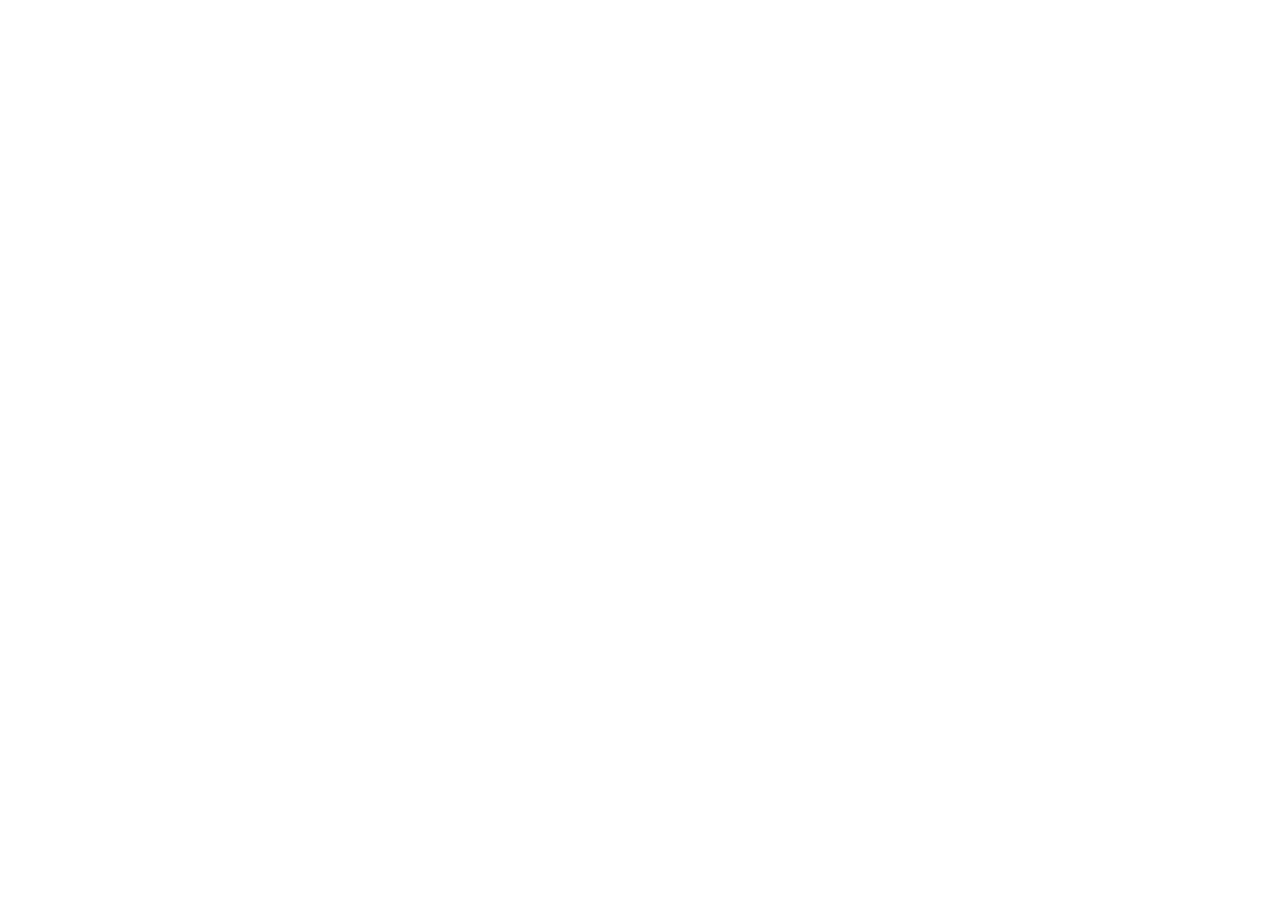
==== commit 69b159d8: "Rasante.: site em rasantegyn.com.br O site passa a morar no repositório rasante, ligado ao domínio r" ====
--- a/passagens/index.html
+++ b/passagens/index.html
@@ -1,192 +1,9 @@
 <!doctype html>
-<html lang="pt-BR">
-<head>
-<meta charset="utf-8">
-<meta name="viewport" content="width=device-width, initial-scale=1">
-<title>Rasante · Alerta de passagem barata saindo de Goiânia</title>
-<meta name="description" content="Nossa equipe confere 43 destinos saindo de Goiânia de hora em hora e te avisa por e-mail quando a passagem cai bem abaixo do preço normal. R$ 29,99 por ano ou R$ 49,99 para sempre.">
-<script>document.documentElement.classList.add("js")</script>
-<link rel="preconnect" href="https://fonts.googleapis.com">
-<link rel="preconnect" href="https://fonts.gstatic.com" crossorigin>
-<link href="https://fonts.googleapis.com/css2?family=Plus+Jakarta+Sans:wght@400;500;700;800&display=swap" rel="stylesheet">
-<link rel="stylesheet" href="vendas.css">
-</head>
-<body>
-
-<header class="nav">
-  <a class="marca" href="./">rasante</a>
-  <nav aria-label="Seções">
-    <a href="#alerta">O alerta</a>
-    <a href="#como">Como funciona</a>
-    <a href="#planos">Planos</a>
-    <a href="painel.html">Entrar</a>
-  </nav>
-</header>
-
-<main>
-  <!-- capa: cartaz de aeroporto -->
-  <section class="capa" aria-labelledby="titulo">
-    <div class="capa-campo">
-      <h1 id="titulo">Passagem<br>lá embaixo.</h1>
-      <figure class="capa-foto shutter">
-        <img src="fotos/JJD.jpg" alt="Pedra Furada, em Jericoacoara, no fim da tarde" width="760" height="1013">
-      </figure>
-    </div>
-    <div class="capa-faixa">
-      <p>Nossa equipe confere 43 destinos saindo de Goiânia de hora em hora e te manda um e-mail quando a passagem cai bem abaixo do preço normal. <b>A partir de R$ 29,99 por ano.</b></p>
-      <a class="acao" href="#planos">Quero os alertas</a>
-    </div>
-  </section>
-
-  <!-- o que chega no e-mail, com os preços de verdade da última coleta -->
-  <section class="alerta" id="alerta" aria-labelledby="alerta-titulo">
-    <div class="alerta-lista" data-reveal>
-      <h2 id="alerta-titulo">O e-mail que você recebe</h2>
-      <p class="alerta-sub" id="alerta-sub">Ofertas reais da última coleta. Toque num destino.</p>
-      <div class="nomes" id="nomes" role="tablist" aria-label="Destinos em oferta"></div>
-    </div>
-    <div class="palco">
-      <article class="email" id="email" data-ui aria-live="polite"></article>
-    </div>
-  </section>
-
-  <!-- como funciona: um itinerário impresso -->
-  <section class="como" id="como" aria-labelledby="como-titulo">
-    <div class="como-texto" data-reveal>
-      <h2 id="como-titulo">Equipe de plantão</h2>
-      <p>Você não precisa abrir site de companhia todo dia nem saber se R$ 500 para Fortaleza é caro ou barato. O Rasante faz isso por você, de hora em hora, e só te chama quando vale a pena.</p>
-      <p>Ele junta as tarifas de LATAM, GOL e Azul, guarda o preço normal de cada rota e compara.</p>
-    </div>
-    <div class="bilhete" data-reveal>
-      <p class="bilhete-cab">Rasante · GYN Santa Genoveva</p>
-      <h3>A cada hora</h3>
-      <ul>
-        <li><span>Confere os 43 destinos</span><i></i><span>6 meses à frente</span></li>
-        <li><span>Lê o menor preço de cada dia</span><i></i><span>8 mil preços</span></li>
-        <li><span>Compara com o normal da rota</span><i></i><span>últimos 30 dias</span></li>
-      </ul>
-      <h3>25 minutos depois</h3>
-      <ul>
-        <li><span>Separa o que caiu 35% ou mais</span><i></i><span>e R$ 150 de economia</span></li>
-        <li><span>Confere de novo todo preço muito baixo</span><i></i><span>na página do voo</span></li>
-        <li><span>Anota companhia, horário e paradas</span><i></i><span>dos melhores</span></li>
-        <li><span>Atualiza o seu painel de preços</span><i></i><span>na hora</span></li>
-      </ul>
-      <h3>Na hora seguinte</h3>
-      <ul>
-        <li><span>Tudo de novo</span><i></i><span>24 vezes por dia</span></li>
-      </ul>
-      <p class="bilhete-fim"><span>Você recebe o e-mail</span><span>às 8h, 13h e 19h</span></p>
-    </div>
-  </section>
-
-  <!-- prova: os destinos correndo -->
-  <section class="destinos" aria-labelledby="destinos-titulo">
-    <h2 id="destinos-titulo" class="sr">Os 43 destinos</h2>
-    <div class="faixa" aria-hidden="true"><div class="faixa-trilho" id="trilho"></div></div>
-    <p class="faixa-nota" id="faixa-nota">Os 43 destinos que a equipe confere saindo de Goiânia, de Jericoacoara a Boa Vista, todos os dias.</p>
-  </section>
-
-  <!-- planos: dois cartões de embarque -->
-  <section class="planos" id="planos" aria-labelledby="planos-titulo">
-    <h2 id="planos-titulo">Escolha o seu bilhete</h2>
-    <p class="planos-sub">Pagamento único no Pix ou no cartão. Sem mensalidade escondida.</p>
-
-    <article class="ticket">
-      <div class="ticket-corpo">
-        <img class="ticket-foto" src="fotos/FOR.jpg" alt="Orla de Fortaleza vista do alto" width="760" height="506" loading="lazy">
-        <h3>1 ano de alertas</h3>
-        <ul>
-          <li>E-mail quando a passagem despenca</li>
-          <li>Painel com o calendário de preços</li>
-          <li>43 destinos, conferidos de hora em hora</li>
-          <li>7 dias para desistir, dinheiro de volta</li>
-        </ul>
-      </div>
-      <div class="ticket-canhoto">
-        <p class="preco"><small>R$</small>29,99</p>
-        <p class="preco-nota">por 12 meses, R$ 2,50 por mês</p>
-        <a class="ticket-acao" id="comprar-anual" href="https://pay.kiwify.com.br/cllMDNS">Assinar 1 ano</a>
-      </div>
-    </article>
-
-    <article class="ticket ticket-vit">
-      <div class="ticket-corpo">
-        <img class="ticket-foto" src="fotos/SSA.jpg" alt="Salvador vista do mar" width="760" height="506" loading="lazy">
-        <h3>Acesso vitalício</h3>
-        <ul>
-          <li>Tudo do plano de 1 ano, para sempre</li>
-          <li>Paga uma vez, nunca renova</li>
-          <li>Novos destinos sem custo extra</li>
-          <li>7 dias para desistir, dinheiro de volta</li>
-        </ul>
-      </div>
-      <div class="ticket-canhoto">
-        <p class="preco"><small>R$</small>49,99</p>
-        <p class="preco-nota">uma vez só, sai mais barato que 2 anos</p>
-        <a class="ticket-acao" id="comprar-vitalicio" href="https://pay.kiwify.com.br/M8Yt5l7">Quero vitalício</a>
-      </div>
-    </article>
-
-    <p class="planos-conta" id="conta">Uma única passagem para Jericoacoara no dia certo economiza R$ 540. O plano de um ano custa R$ 29,99.</p>
-  </section>
-
-  <!-- dúvidas: fichas de arquivo -->
-  <section class="duvidas" aria-labelledby="duvidas-titulo">
-    <h2 id="duvidas-titulo">Antes de embarcar</h2>
-    <div class="fichas" id="fichas" data-reveal>
-      <details class="ficha" open>
-        <summary><span class="aba">Origem</span><span class="pergunta">Serve para quem não sai de Goiânia?</span></summary>
-        <p>Hoje o Rasante confere voos saindo do aeroporto de Goiânia (GYN). Quem mora em Anápolis, Trindade, Aparecida e região usa normalmente. Se você embarca em Brasília, ele ainda não é para você.</p>
-      </details>
-      <details class="ficha">
-        <summary><span class="aba">Companhias</span><span class="pergunta">Quais companhias aéreas entram?</span></summary>
-        <p>LATAM, GOL e Azul, e qualquer outra que esteja vendendo a rota. A equipe lê o menor preço do dia entre todas elas, com as taxas incluídas.</p>
-      </details>
-      <details class="ficha">
-        <summary><span class="aba">Compra</span><span class="pergunta">Vocês vendem a passagem?</span></summary>
-        <p>Não. O alerta traz o destino, a data e o link do voo. Você compra direto no site da companhia ou da agência que preferir, sem taxa nossa.</p>
-      </details>
-      <details class="ficha">
-        <summary><span class="aba">Preço</span><span class="pergunta">O preço do e-mail é garantido?</span></summary>
-        <p>É o preço no momento da coleta. Passagem barata costuma sumir em horas, por isso a equipe confere de hora em hora: o painel atualiza toda hora e o e-mail sai às 8h, 13h e 19h com tudo o que apareceu. Confira no site antes de pagar.</p>
-      </details>
-      <details class="ficha">
-        <summary><span class="aba">Acesso</span><span class="pergunta">Como eu recebo depois de pagar?</span></summary>
-        <p>Assim que o pagamento é aprovado, você recebe no e-mail o acesso ao painel de preços e passa a receber os alertas a partir da próxima coleta.</p>
-      </details>
-      <details class="ficha">
-        <summary><span class="aba">Garantia</span><span class="pergunta">E se eu não gostar?</span></summary>
-        <p>Você tem 7 dias para pedir o dinheiro de volta, sem precisar explicar o motivo. É o seu direito de arrependimento em compras pela internet.</p>
-      </details>
-    </div>
-  </section>
-
-  <a class="final" id="comprar-final" href="https://pay.kiwify.com.br/M8Yt5l7">
-    <span class="final-frase">Acesso vitalício por R$ 49,99, pagamento único. O próximo alerta chega hoje mesmo.</span>
-    <svg class="final-seta" viewBox="0 0 48 48" aria-hidden="true"><path d="M12 36 36 12M16 12h20v20" fill="none" stroke="currentColor" stroke-width="5"/></svg>
-    <span class="final-palavra">Assinar</span>
-  </a>
-</main>
-
-<footer class="rodape">
-  <div class="rodape-topo">
-    <p><b>rasante</b> · alertas de passagem barata saindo de Goiânia</p>
-    <p>Preços de só ida, 1 adulto, com taxas, no momento da coleta.</p>
-    <a href="#titulo">Voltar ao topo</a>
-  </div>
-  <a class="rodape-contato" id="contato" href="mailto:rasante.gyn@gmail.com">rasante.gyn<br>@gmail.com</a>
-  <div class="rodape-pe">
-    <a href="painel.html">Já assinei: entrar no painel</a>
-    <span>Fotos: Wikimedia Commons</span>
-    <span>Goiânia, 2026</span>
-  </div>
-</footer>
-
-<script>
-  /* as 5 maiores ofertas da última coleta vêm do servidor; sem elas a página funciona igual, só sem o e-mail de exemplo */
-  fetch("https://jnkvvtdfsfugigcaqplk.supabase.co/functions/v1/amostra").then((r) => (r.ok ? r.json() : null)).then((d) => { if (d && d.destinos) window.RASANTE = d; }).catch(() => {})
-    .finally(() => { const s = document.createElement("script"); s.src = "vendas.js"; document.body.appendChild(s); });
-</script>
-</body>
-</html>
+<html lang="pt-BR"><head><meta charset="utf-8"><meta name="viewport" content="width=device-width,initial-scale=1">
+<title>Rasante mudou para rasantegyn.com.br</title>
+<link rel="canonical" href="https://rasantegyn.com.br/">
+<meta http-equiv="refresh" content="0; url=https://rasantegyn.com.br/">
+<script>location.replace("https://rasantegyn.com.br/" + location.search + location.hash);</script>
+</head><body style="font-family:Arial,sans-serif;background:#0d4f91;color:#fff;padding:40px">
+<p>O Rasante agora fica em <a style="color:#fff" href="https://rasantegyn.com.br/">rasantegyn.com.br</a>.</p>
+</body></html>
